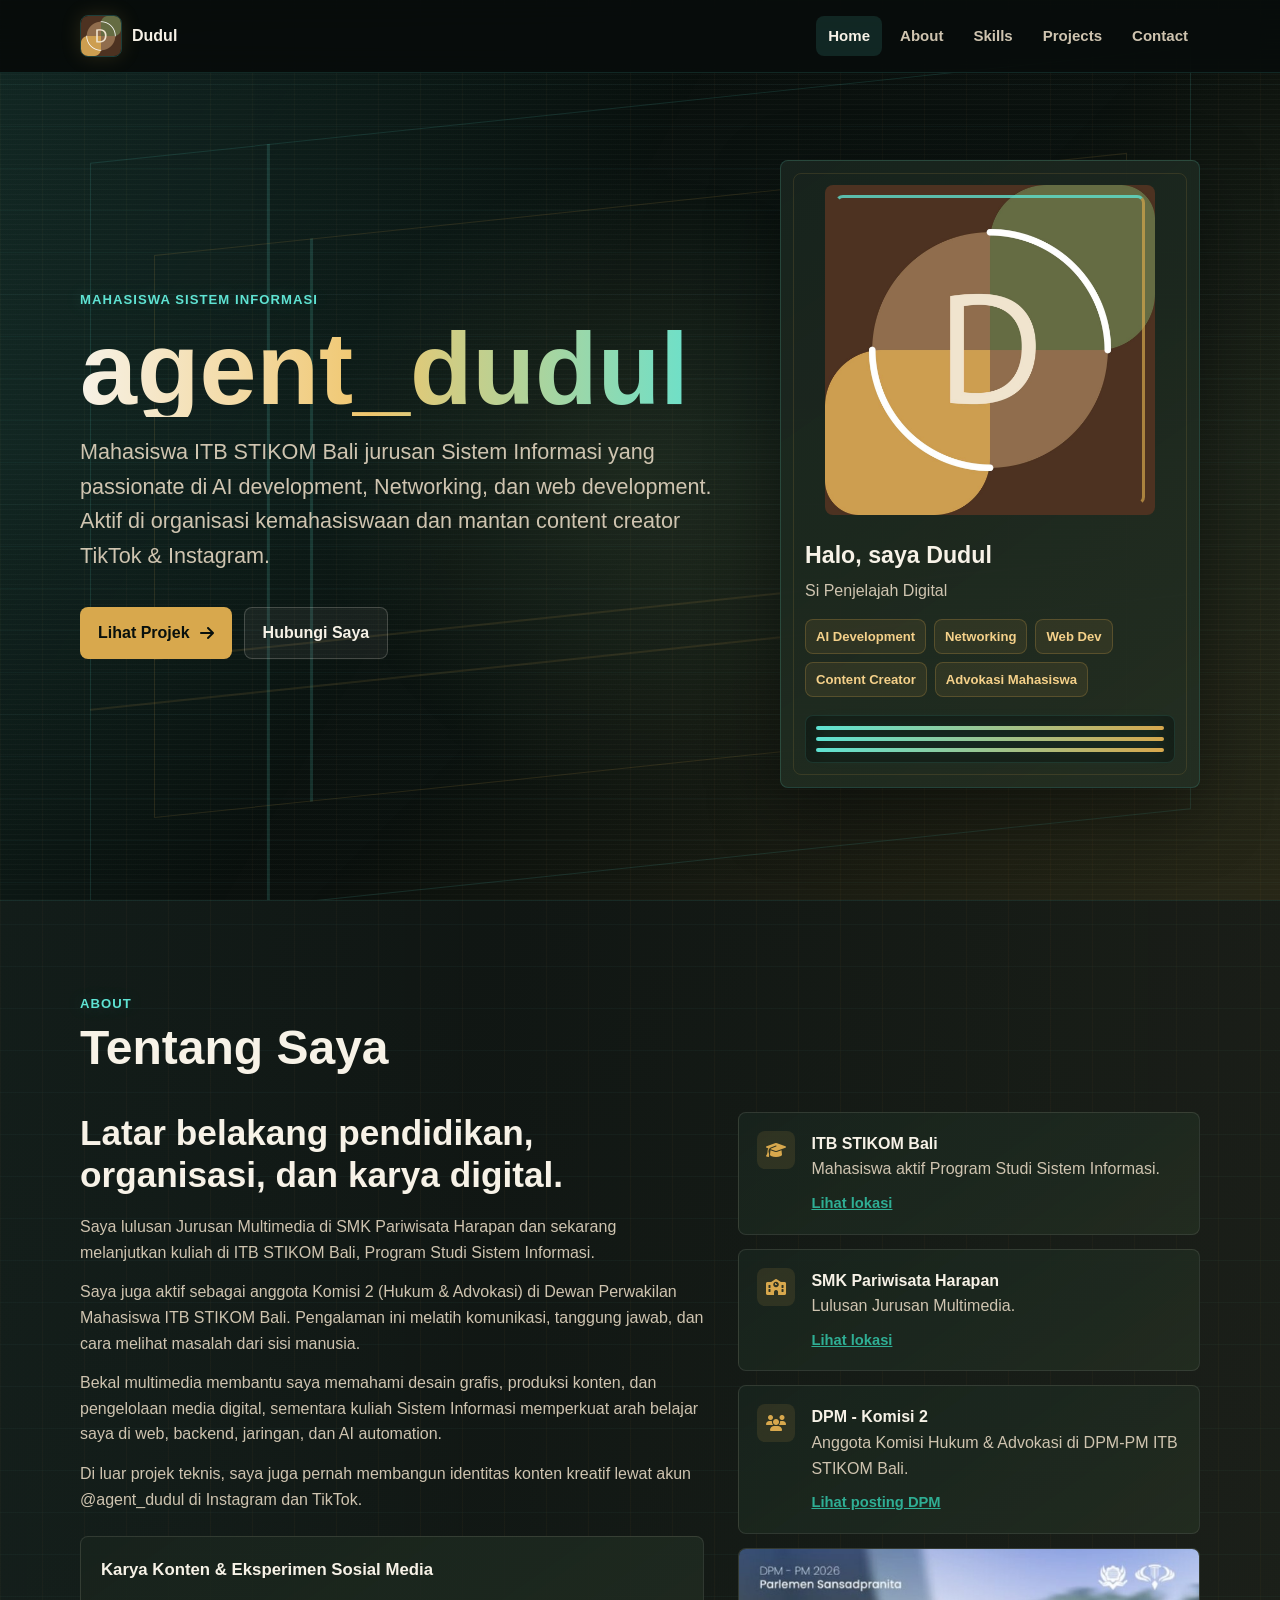
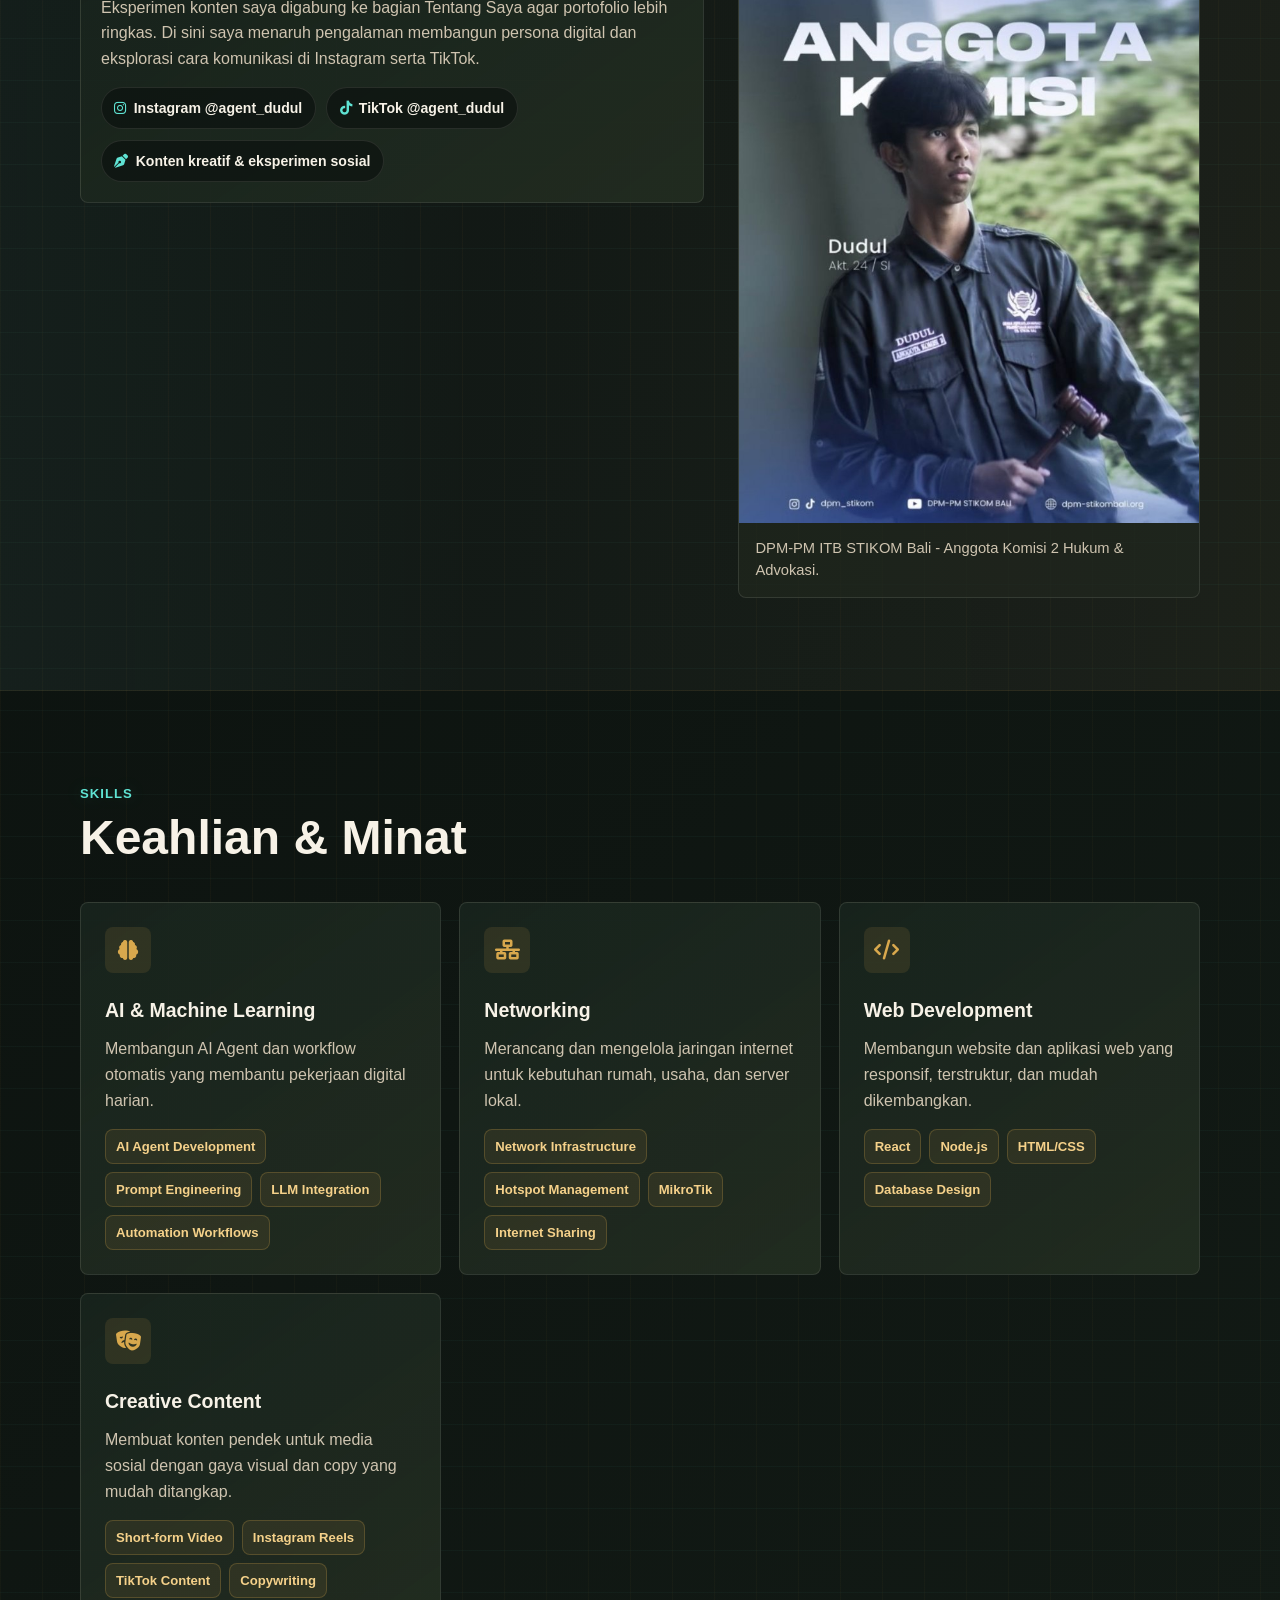
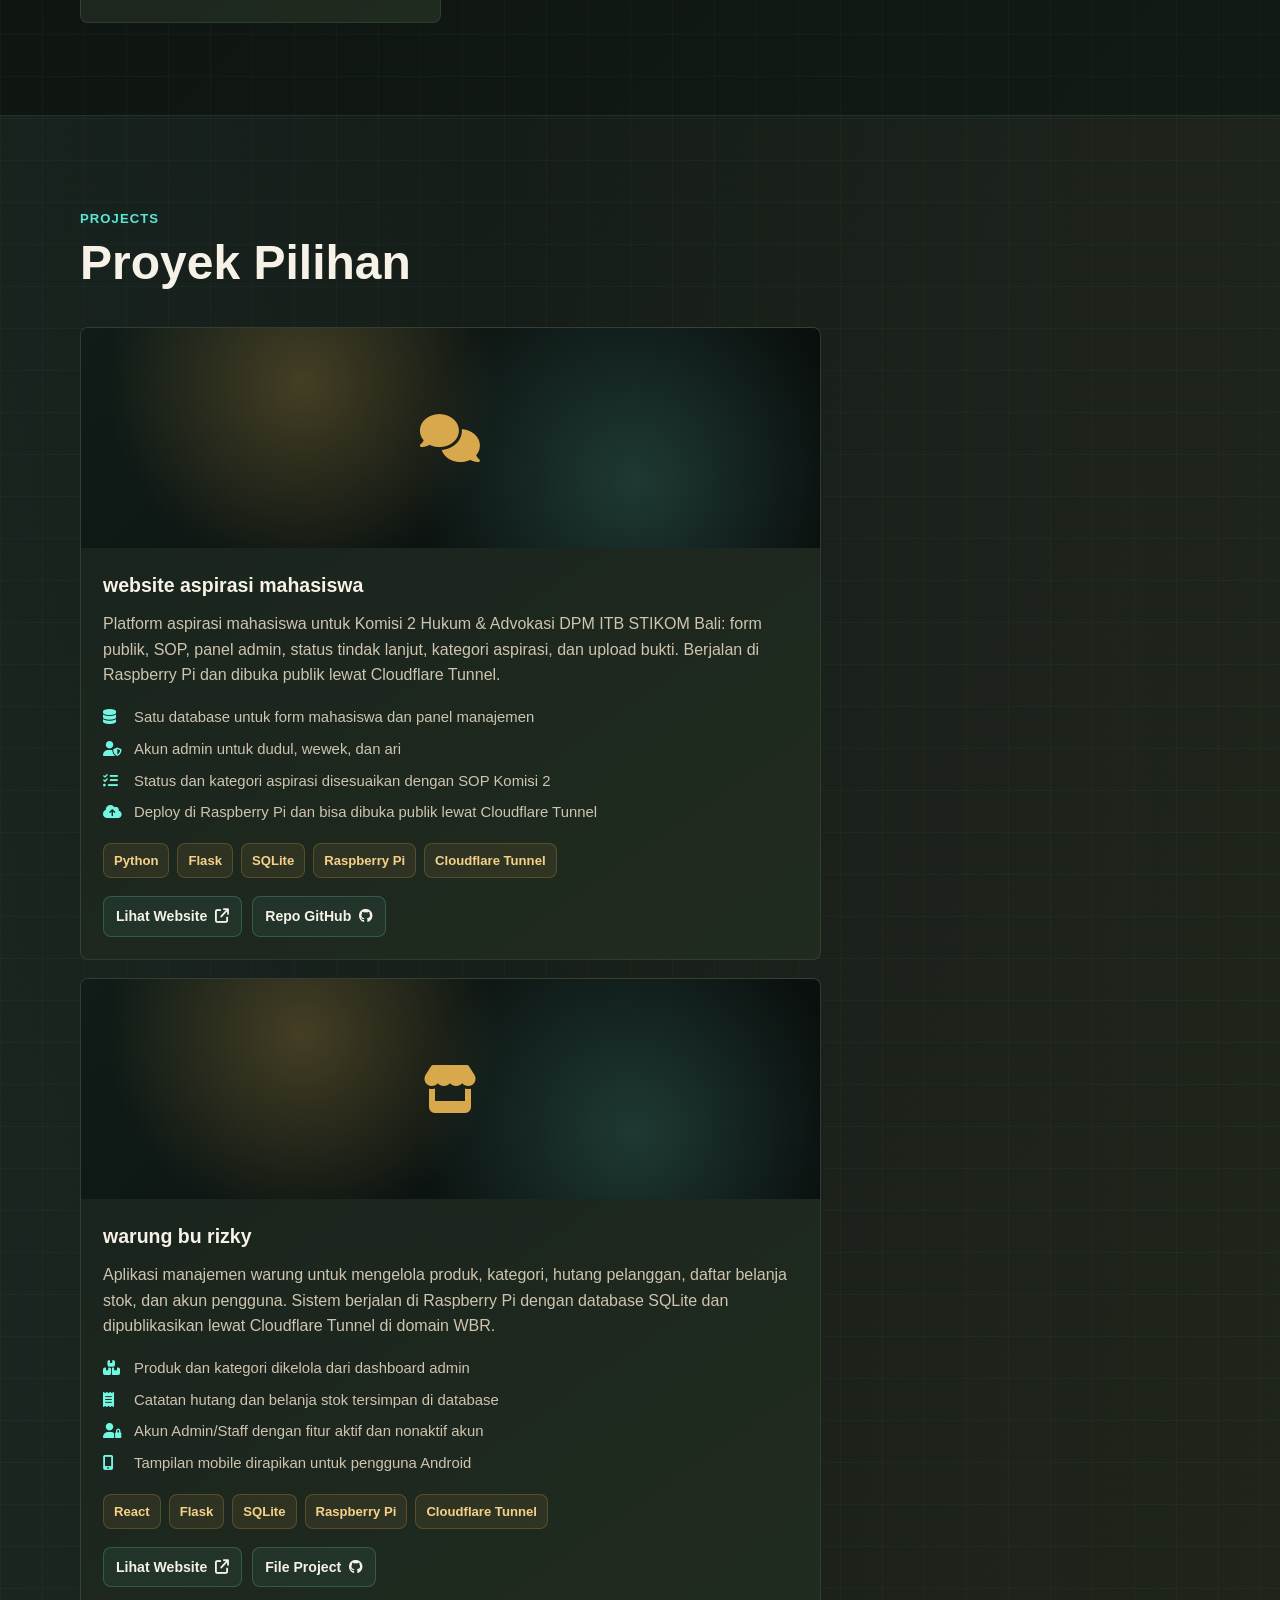
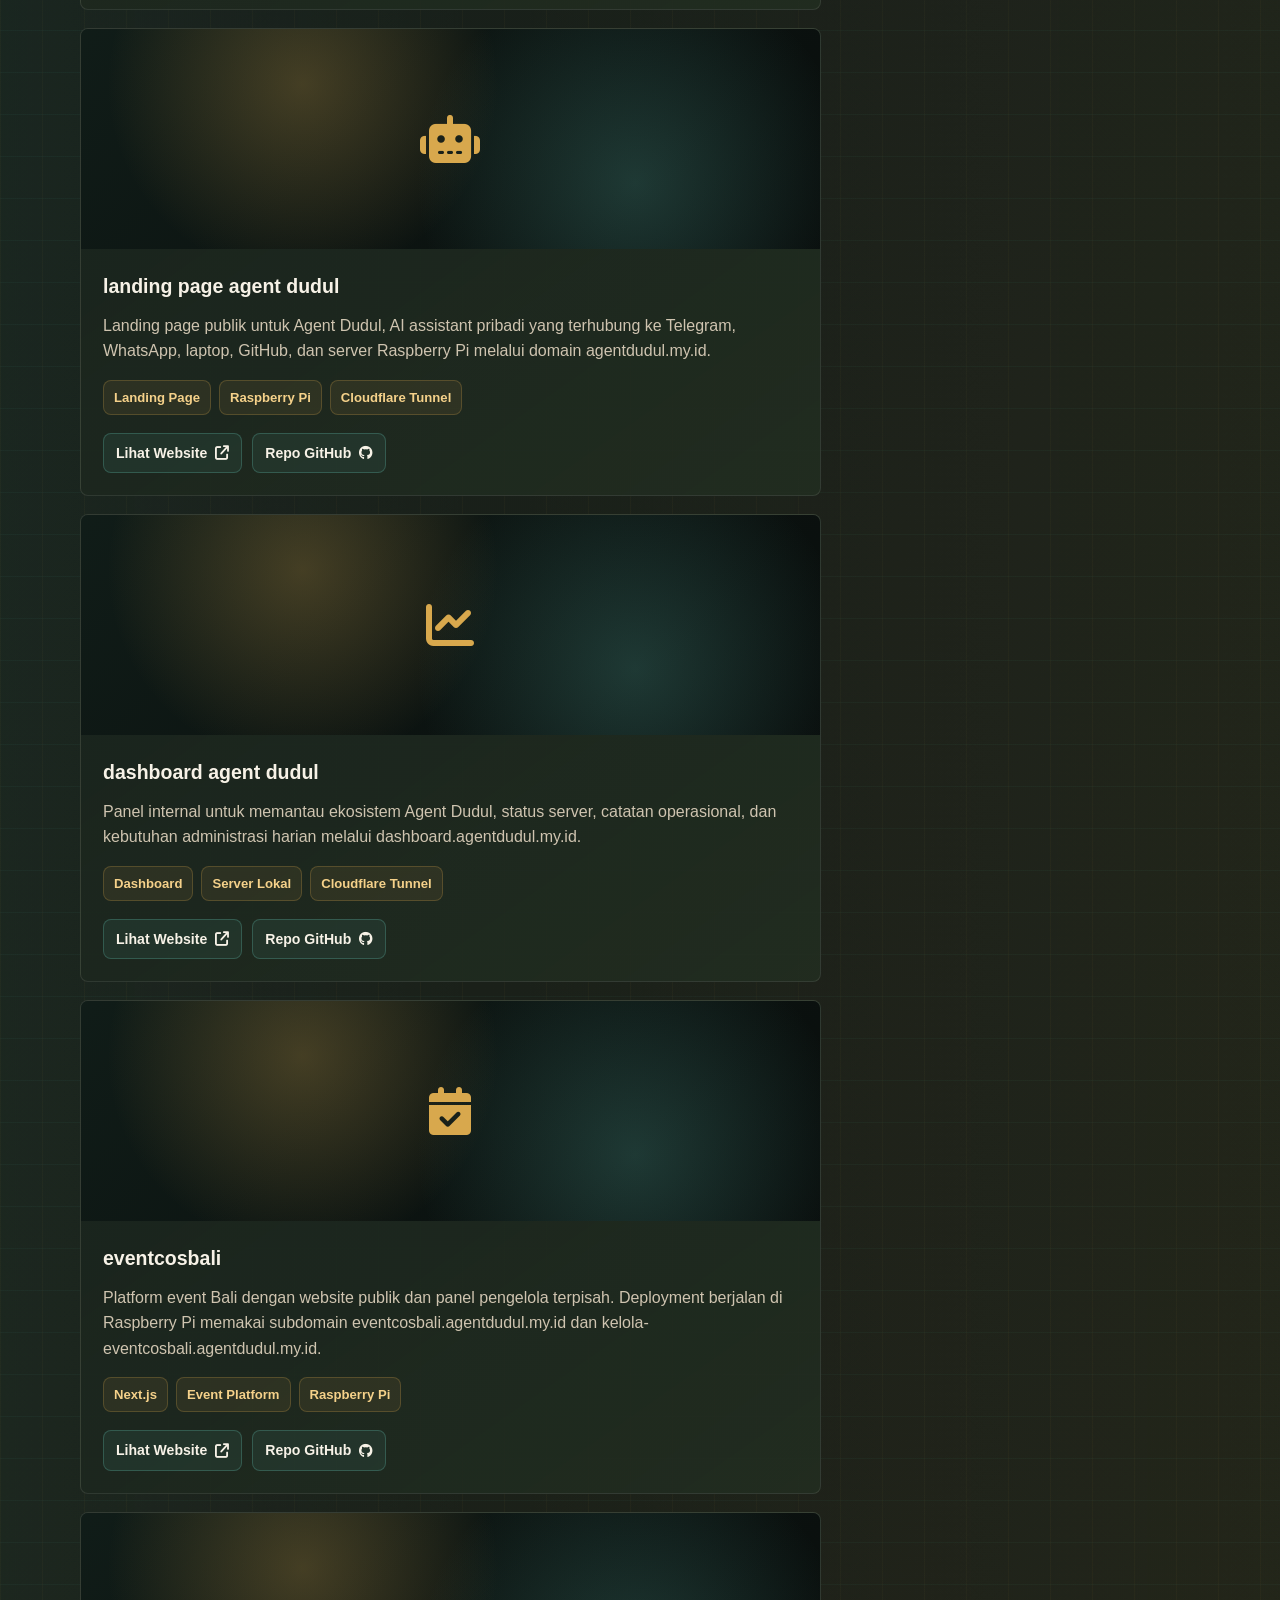
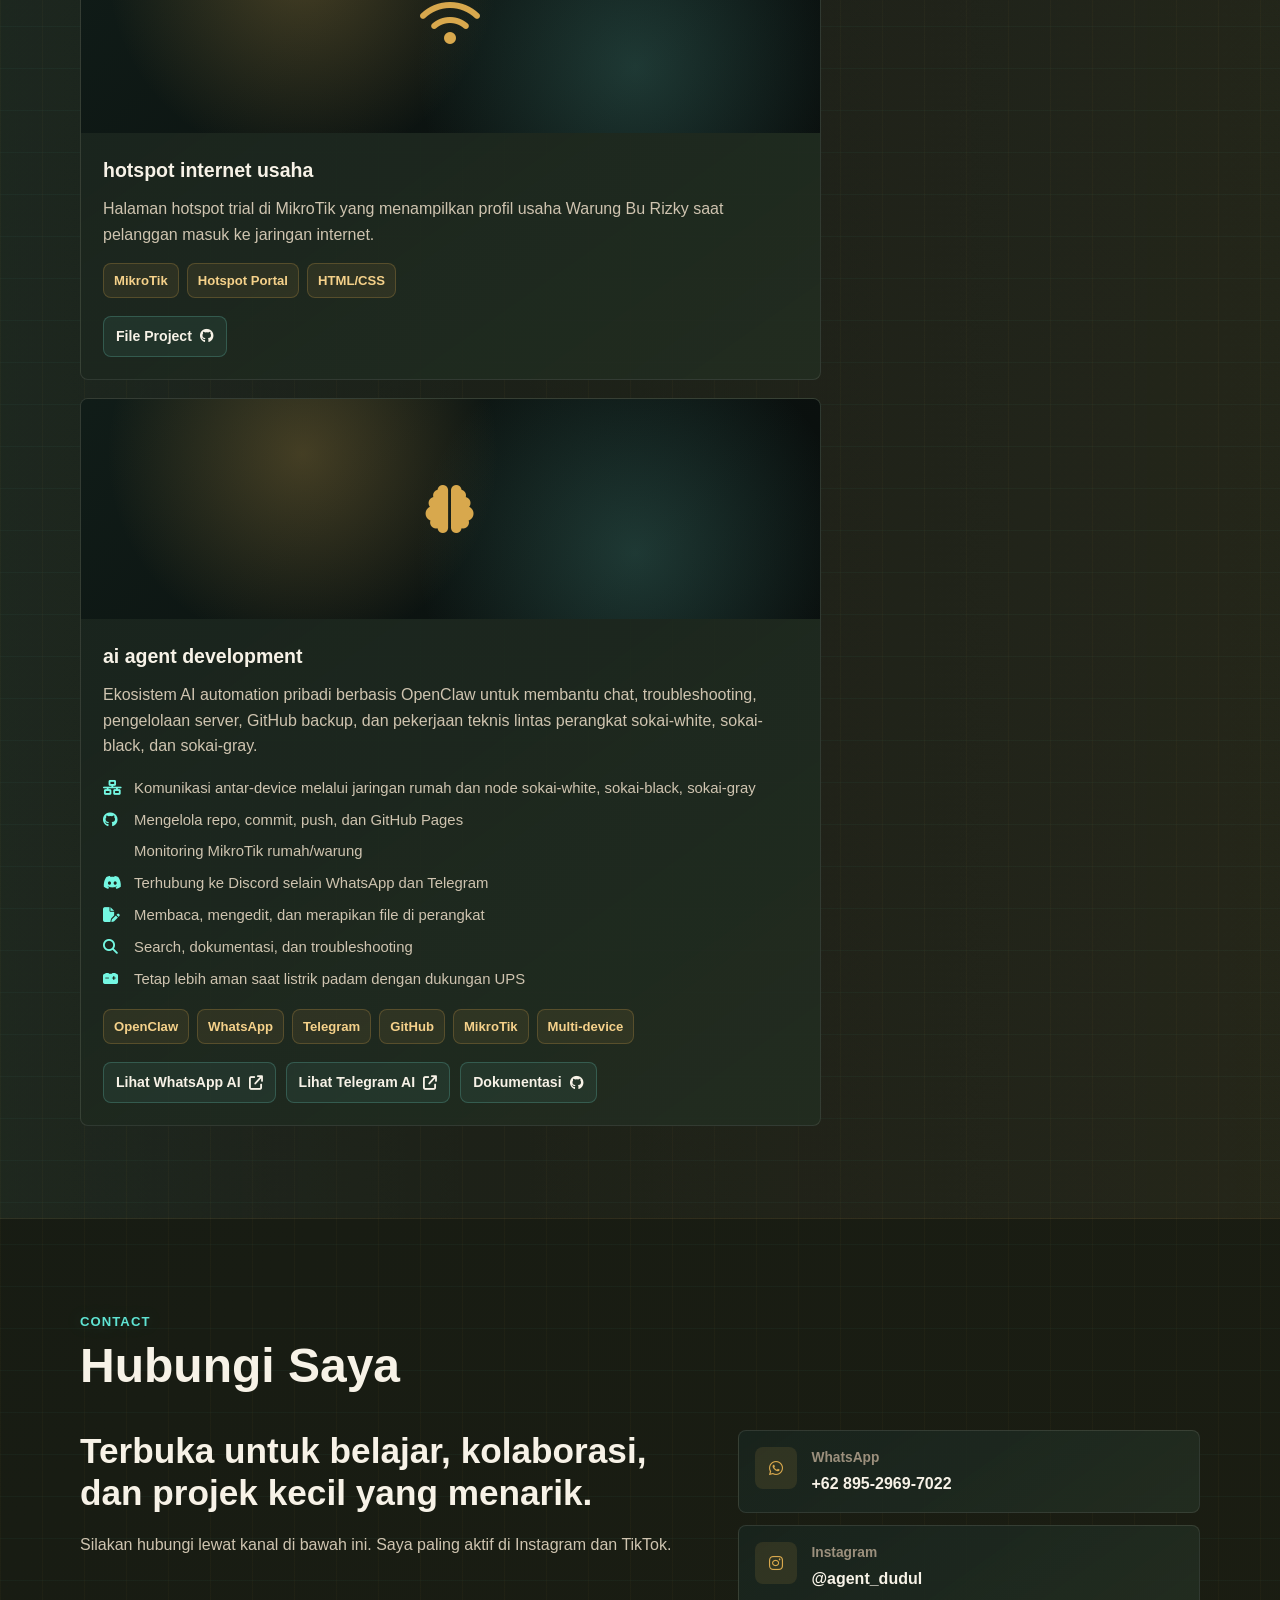
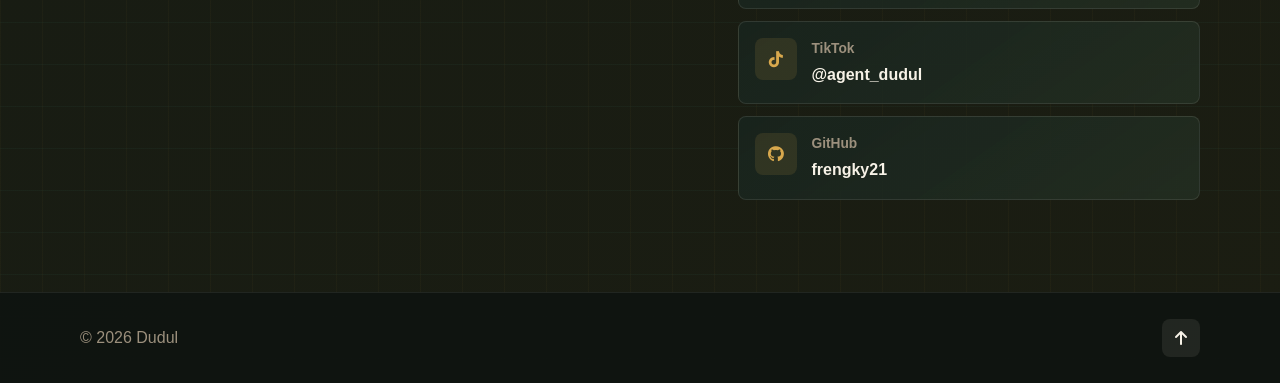
==== index.html @ 7f8fbf75 "Clarify portfolio project summaries" ====
<!DOCTYPE html>
<html lang="id">
<head>
    <meta charset="UTF-8">
    <meta name="viewport" content="width=device-width, initial-scale=1.0">
    <meta name="description" content="Portofolio Dudul, mahasiswa Sistem Informasi yang fokus pada AI, web development, dan networking.">
    <title>Dudul - Portofolio</title>
    <link rel="icon" type="image/png" href="assets/profile-logo.png">
    <link rel="stylesheet" href="https://cdnjs.cloudflare.com/ajax/libs/font-awesome/6.4.0/css/all.min.css">
    <link rel="stylesheet" href="styles.css">
</head>
<body>
    <nav class="navbar" aria-label="Navigasi utama">
        <div class="container nav-wrapper">
            <a class="brand" href="#home" aria-label="Kembali ke awal">
                <img src="assets/profile-logo.png" alt="Logo Dudul" class="navbar-logo">
                <span>Dudul</span>
            </a>

            <ul class="nav-menu" id="nav-menu">
                <li><a href="#home" class="nav-link active">Home</a></li>
                <li><a href="#about" class="nav-link">About</a></li>
                <li><a href="#skills" class="nav-link">Skills</a></li>
                <li><a href="#projects" class="nav-link">Projects</a></li>
                <li><a href="#contact" class="nav-link">Contact</a></li>
            </ul>

            <button class="hamburger" type="button" aria-label="Buka menu" aria-controls="nav-menu" aria-expanded="false">
                <span></span>
                <span></span>
                <span></span>
            </button>
        </div>
    </nav>

    <main>
        <section id="home" class="hero">
            <div class="hero-bg" aria-hidden="true"></div>
            <div class="container hero-grid">
                <div class="hero-copy">
                    <p class="eyebrow">MAHASISWA SISTEM INFORMASI</p>
                    <h1>agent_dudul</h1>
                    <p class="hero-subtitle">Mahasiswa ITB STIKOM Bali jurusan Sistem Informasi yang passionate di AI development, Networking, dan web development. Aktif di organisasi kemahasiswaan dan mantan content creator TikTok & Instagram.</p>
                    <div class="hero-actions">
                        <a href="#projects" class="btn btn-primary">
                            <span>Lihat Projek</span>
                            <i class="fas fa-arrow-right" aria-hidden="true"></i>
                        </a>
                        <a href="#contact" class="btn btn-secondary">
                            <span>Hubungi Saya</span>
                        </a>
                    </div>
                    <div class="hero-socials" aria-label="Media sosial" style="display: none;">
                        <a href="https://instagram.com/agent_dudul" target="_blank" rel="noreferrer" aria-label="Instagram agent_dudul">
                            <i class="fab fa-instagram" aria-hidden="true"></i>
                        </a>
                        <a href="https://tiktok.com/@agent_dudul" target="_blank" rel="noreferrer" aria-label="TikTok agent_dudul">
                            <i class="fab fa-tiktok" aria-hidden="true"></i>
                        </a>
                        <a href="https://github.com/frengky21" target="_blank" rel="noreferrer" aria-label="GitHub frengky21">
                            <i class="fab fa-github" aria-hidden="true"></i>
                        </a>
                    </div>
                </div>

                <div class="profile-panel" aria-label="Profil Dudul">
                    <div class="profile-image-wrapper">
                        <img src="assets/profile-logo.png" alt="Dudul" class="profile-img">
                    </div>
                    <div class="profile-details">
                        <h2>Halo, saya Dudul</h2>
                        <p>Si Penjelajah Digital</p>
                        <div class="profile-tags">
                            <span>AI Development</span>
                            <span>Networking</span>
                            <span>Web Dev</span>
                            <span>Content Creator</span>
                            <span>Advokasi Mahasiswa</span>
                        </div>
                        <div class="signal-meter" aria-hidden="true">
                            <span></span>
                            <span></span>
                            <span></span>
                        </div>
                    </div>
                </div>
            </div>
        </section>

        <section id="about" class="about section-band">
            <div class="container">
                <div class="section-header">
                    <p class="eyebrow">About</p>
                    <h2>Tentang Saya</h2>
                </div>

                <div class="about-layout">
                    <div class="about-text">
                        <h3>Latar belakang pendidikan, organisasi, dan karya digital.</h3>
                        <p>Saya lulusan Jurusan Multimedia di SMK Pariwisata Harapan dan sekarang melanjutkan kuliah di ITB STIKOM Bali, Program Studi Sistem Informasi.</p>
                        <p>Saya juga aktif sebagai anggota Komisi 2 (Hukum & Advokasi) di Dewan Perwakilan Mahasiswa ITB STIKOM Bali. Pengalaman ini melatih komunikasi, tanggung jawab, dan cara melihat masalah dari sisi manusia.</p>
                        <p>Bekal multimedia membantu saya memahami desain grafis, produksi konten, dan pengelolaan media digital, sementara kuliah Sistem Informasi memperkuat arah belajar saya di web, backend, jaringan, dan AI automation.</p>
                        <p>Di luar projek teknis, saya juga pernah membangun identitas konten kreatif lewat akun @agent_dudul di Instagram dan TikTok.</p>
                        <div class="content-inline">
                            <h4>Karya Konten & Eksperimen Sosial Media</h4>
                            <p>Eksperimen konten saya digabung ke bagian Tentang Saya agar portofolio lebih ringkas. Di sini saya menaruh pengalaman membangun persona digital dan eksplorasi cara komunikasi di Instagram serta TikTok.</p>
                            <div class="content-inline-grid">
                                <span><i class="fab fa-instagram" aria-hidden="true"></i> Instagram @agent_dudul</span>
                                <span><i class="fab fa-tiktok" aria-hidden="true"></i> TikTok @agent_dudul</span>
                                <span><i class="fas fa-pen-nib" aria-hidden="true"></i> Konten kreatif & eksperimen sosial</span>
                            </div>
                        </div>
                    </div>

                    <div class="timeline">
                        <article class="info-card">
                            <i class="fas fa-graduation-cap" aria-hidden="true"></i>
                            <div>
                                <h4>ITB STIKOM Bali</h4>
                                <p>Mahasiswa aktif Program Studi Sistem Informasi.</p>
                                <a href="https://maps.app.goo.gl/P1vqPqH9wHVArUe78" target="_blank" rel="noopener noreferrer">Lihat lokasi</a>
                            </div>
                        </article>
                        <article class="info-card">
                            <i class="fas fa-school" aria-hidden="true"></i>
                            <div>
                                <h4>SMK Pariwisata Harapan</h4>
                                <p>Lulusan Jurusan Multimedia.</p>
                                <a href="https://maps.app.goo.gl/Ua1qauNo6gPmgnAm9?g_st=ac" target="_blank" rel="noopener noreferrer">Lihat lokasi</a>
                            </div>
                        </article>
                        <article class="info-card">
                            <i class="fas fa-users" aria-hidden="true"></i>
                            <div>
                                <h4>DPM - Komisi 2</h4>
                                <p>Anggota Komisi Hukum & Advokasi di DPM-PM ITB STIKOM Bali.</p>
                                <a href="https://www.instagram.com/p/DV96wVzk-pu/?img_index=3&igsh=anVubWc3ZDl6dmN1" target="_blank" rel="noopener noreferrer">Lihat posting DPM</a>
                            </div>
                        </article>
                        <figure class="org-photo-card">
                            <a href="https://www.instagram.com/p/DV96wVzk-pu/?img_index=3&igsh=anVubWc3ZDl6dmN1" target="_blank" rel="noopener noreferrer">
                                <img src="assets/about/dpm-komisi-dudul.jpg" alt="Dudul sebagai anggota komisi DPM-PM ITB STIKOM Bali">
                            </a>
                            <figcaption>DPM-PM ITB STIKOM Bali - Anggota Komisi 2 Hukum & Advokasi.</figcaption>
                        </figure>
                    </div>
                </div>
            </div>
        </section>

        <section id="skills" class="skills">
            <div class="container">
                <div class="section-header">
                    <p class="eyebrow">Skills</p>
                    <h2>Keahlian & Minat</h2>
                </div>

                <div class="skills-grid">
                    <article class="skill-card">
                        <i class="fas fa-brain" aria-hidden="true"></i>
                        <h3>AI & Machine Learning</h3>
                        <p>Membangun AI Agent dan workflow otomatis yang membantu pekerjaan digital harian.</p>
                        <div class="tag-list">
                            <span>AI Agent Development</span>
                            <span>Prompt Engineering</span>
                            <span>LLM Integration</span>
                            <span>Automation Workflows</span>
                        </div>
                    </article>

                    <article class="skill-card">
                        <i class="fas fa-network-wired" aria-hidden="true"></i>
                        <h3>Networking</h3>
                        <p>Merancang dan mengelola jaringan internet untuk kebutuhan rumah, usaha, dan server lokal.</p>
                        <div class="tag-list">
                            <span>Network Infrastructure</span>
                            <span>Hotspot Management</span>
                            <span>MikroTik</span>
                            <span>Internet Sharing</span>
                        </div>
                    </article>

                    <article class="skill-card">
                        <i class="fas fa-code" aria-hidden="true"></i>
                        <h3>Web Development</h3>
                        <p>Membangun website dan aplikasi web yang responsif, terstruktur, dan mudah dikembangkan.</p>
                        <div class="tag-list">
                            <span>React</span>
                            <span>Node.js</span>
                            <span>HTML/CSS</span>
                            <span>Database Design</span>
                        </div>
                    </article>

                    <article class="skill-card">
                        <i class="fas fa-masks-theater" aria-hidden="true"></i>
                        <h3>Creative Content</h3>
                        <p>Membuat konten pendek untuk media sosial dengan gaya visual dan copy yang mudah ditangkap.</p>
                        <div class="tag-list">
                            <span>Short-form Video</span>
                            <span>Instagram Reels</span>
                            <span>TikTok Content</span>
                            <span>Copywriting</span>
                        </div>
                    </article>
                </div>
            </div>
        </section>

        <section id="projects" class="projects section-band">
            <div class="container">
                <div class="section-header">
                    <p class="eyebrow">Projects</p>
                    <h2>Proyek Pilihan</h2>
                </div>

                <div class="projects-grid">
                    <article class="project-card featured-project">
                        <div class="project-media project-icon-card"><i class="fas fa-comments" aria-hidden="true"></i></div>
                        <div class="project-content">
                            <h3>website aspirasi mahasiswa</h3>
                            <p>Platform aspirasi mahasiswa untuk Komisi 2 Hukum & Advokasi DPM ITB STIKOM Bali: form publik, SOP, panel admin, status tindak lanjut, kategori aspirasi, dan upload bukti. Berjalan di Raspberry Pi dan dibuka publik lewat Cloudflare Tunnel.</p>
                            <div class="project-highlights">
                                <span><i class="fas fa-database" aria-hidden="true"></i> Satu database untuk form mahasiswa dan panel manajemen</span>
                                <span><i class="fas fa-user-shield" aria-hidden="true"></i> Akun admin untuk dudul, wewek, dan ari</span>
                                <span><i class="fas fa-list-check" aria-hidden="true"></i> Status dan kategori aspirasi disesuaikan dengan SOP Komisi 2</span>
                                <span><i class="fas fa-cloud-arrow-up" aria-hidden="true"></i> Deploy di Raspberry Pi dan bisa dibuka publik lewat Cloudflare Tunnel</span>
                            </div>
                            <div class="tag-list">
                                <span>Python</span>
                                <span>Flask</span>
                                <span>SQLite</span>
                                <span>Raspberry Pi</span>
                                <span>Cloudflare Tunnel</span>
                            </div>
                            <div class="project-links">
                                <a href="https://aspirasi.agentdudul.my.id/" target="_blank" rel="noreferrer">
                                    <span>Lihat Website</span>
                                    <i class="fas fa-arrow-up-right-from-square" aria-hidden="true"></i>
                                </a>
                                <a href="https://github.com/frengky21/aspirasi-komisi2" target="_blank" rel="noreferrer">
                                    <span>Repo GitHub</span>
                                    <i class="fab fa-github" aria-hidden="true"></i>
                                </a>
                            </div>
                        </div>
                    </article>

                    <article class="project-card featured-project">
                        <div class="project-media project-icon-card"><i class="fas fa-store" aria-hidden="true"></i></div>
                        <div class="project-content">
                            <h3>warung bu rizky</h3>
                            <p>Aplikasi manajemen warung untuk mengelola produk, kategori, hutang pelanggan, daftar belanja stok, dan akun pengguna. Sistem berjalan di Raspberry Pi dengan database SQLite dan dipublikasikan lewat Cloudflare Tunnel di domain WBR.</p>
                            <div class="project-highlights">
                                <span><i class="fas fa-boxes-stacked" aria-hidden="true"></i> Produk dan kategori dikelola dari dashboard admin</span>
                                <span><i class="fas fa-receipt" aria-hidden="true"></i> Catatan hutang dan belanja stok tersimpan di database</span>
                                <span><i class="fas fa-user-lock" aria-hidden="true"></i> Akun Admin/Staff dengan fitur aktif dan nonaktif akun</span>
                                <span><i class="fas fa-mobile-screen-button" aria-hidden="true"></i> Tampilan mobile dirapikan untuk pengguna Android</span>
                            </div>
                            <div class="tag-list">
                                <span>React</span>
                                <span>Flask</span>
                                <span>SQLite</span>
                                <span>Raspberry Pi</span>
                                <span>Cloudflare Tunnel</span>
                            </div>
                            <div class="project-links">
                                <a href="https://wbr.agentdudul.my.id/" target="_blank" rel="noreferrer">
                                    <span>Lihat Website</span>
                                    <i class="fas fa-arrow-up-right-from-square" aria-hidden="true"></i>
                                </a>
                                <a href="https://github.com/frengky21/warung-bu-rizky" target="_blank" rel="noreferrer">
                                    <span>File Project</span>
                                    <i class="fab fa-github" aria-hidden="true"></i>
                                </a>
                            </div>
                        </div>
                    </article>

                                        <article class="project-card featured-project">
                        <div class="project-media project-icon-card"><i class="fas fa-robot" aria-hidden="true"></i></div>
                        <div class="project-content"><h3>landing page agent dudul</h3><p>Landing page publik untuk Agent Dudul, AI assistant pribadi yang terhubung ke Telegram, WhatsApp, laptop, GitHub, dan server Raspberry Pi melalui domain agentdudul.my.id.</p><div class="tag-list"><span>Landing Page</span><span>Raspberry Pi</span><span>Cloudflare Tunnel</span></div><div class="project-links"><a href="https://agentdudul.my.id/" target="_blank" rel="noreferrer"><span>Lihat Website</span><i class="fas fa-arrow-up-right-from-square" aria-hidden="true"></i></a><a href="https://github.com/frengky21/agentdudul-main" target="_blank" rel="noreferrer"><span>Repo GitHub</span><i class="fab fa-github" aria-hidden="true"></i></a></div></div>
                    </article>

                    <article class="project-card featured-project">
                        <div class="project-media project-icon-card"><i class="fas fa-chart-line" aria-hidden="true"></i></div>
                        <div class="project-content"><h3>dashboard agent dudul</h3><p>Panel internal untuk memantau ekosistem Agent Dudul, status server, catatan operasional, dan kebutuhan administrasi harian melalui dashboard.agentdudul.my.id.</p><div class="tag-list"><span>Dashboard</span><span>Server Lokal</span><span>Cloudflare Tunnel</span></div><div class="project-links"><a href="https://dashboard.agentdudul.my.id/" target="_blank" rel="noreferrer"><span>Lihat Website</span><i class="fas fa-arrow-up-right-from-square" aria-hidden="true"></i></a><a href="https://github.com/frengky21/dashboard-agentdudul" target="_blank" rel="noreferrer"><span>Repo GitHub</span><i class="fab fa-github" aria-hidden="true"></i></a></div></div>
                    </article>

                    <article class="project-card featured-project">
                        <div class="project-media project-icon-card"><i class="fas fa-calendar-check" aria-hidden="true"></i></div>
                        <div class="project-content"><h3>eventcosbali</h3><p>Platform event Bali dengan website publik dan panel pengelola terpisah. Deployment berjalan di Raspberry Pi memakai subdomain eventcosbali.agentdudul.my.id dan kelola-eventcosbali.agentdudul.my.id.</p><div class="tag-list"><span>Next.js</span><span>Event Platform</span><span>Raspberry Pi</span></div><div class="project-links"><a href="https://eventcosbali.agentdudul.my.id/" target="_blank" rel="noreferrer"><span>Lihat Website</span><i class="fas fa-arrow-up-right-from-square" aria-hidden="true"></i></a><a href="https://github.com/frengky21/eventcosbali" target="_blank" rel="noreferrer"><span>Repo GitHub</span><i class="fab fa-github" aria-hidden="true"></i></a></div></div>
                    </article>

                    <article class="project-card featured-project">
                        <div class="project-media project-icon-card"><i class="fas fa-wifi" aria-hidden="true"></i></div>
                        <div class="project-content">
                            <h3>hotspot internet usaha</h3>
                            <p>Halaman hotspot trial di MikroTik yang menampilkan profil usaha Warung Bu Rizky saat pelanggan masuk ke jaringan internet.</p>
                            <div class="tag-list">
                                <span>MikroTik</span>
                                <span>Hotspot Portal</span>
                                <span>HTML/CSS</span>
                            </div>
                            <div class="project-links">
                                <a href="https://github.com/frengky21/portofolio/tree/main/projects/situs-warung" target="_blank" rel="noreferrer">
                                    <span>File Project</span>
                                    <i class="fab fa-github" aria-hidden="true"></i>
                                </a>
                            </div>
                        </div>
                    </article>

                    <article class="project-card featured-project ai-agent-project">
                        <div class="project-media project-icon-card ai-agent-icon-card"><i class="fas fa-brain" aria-hidden="true"></i></div>
                        <div class="project-content">
                            <h3>ai agent development</h3>
                            <p>Ekosistem AI automation pribadi berbasis OpenClaw untuk membantu chat, troubleshooting, pengelolaan server, GitHub backup, dan pekerjaan teknis lintas perangkat sokai-white, sokai-black, dan sokai-gray.</p>
                            <div class="project-highlights">
                                <span><i class="fas fa-network-wired" aria-hidden="true"></i> Komunikasi antar-device melalui jaringan rumah dan node sokai-white, sokai-black, sokai-gray</span>
                                <span><i class="fab fa-github" aria-hidden="true"></i> Mengelola repo, commit, push, dan GitHub Pages</span>
                                <span><i class="fas fa-router" aria-hidden="true"></i> Monitoring MikroTik rumah/warung</span>
                                <span><i class="fab fa-discord" aria-hidden="true"></i> Terhubung ke Discord selain WhatsApp dan Telegram</span>
                                <span><i class="fas fa-file-pen" aria-hidden="true"></i> Membaca, mengedit, dan merapikan file di perangkat</span>
                                <span><i class="fas fa-magnifying-glass" aria-hidden="true"></i> Search, dokumentasi, dan troubleshooting</span>
                                <span><i class="fas fa-car-battery" aria-hidden="true"></i> Tetap lebih aman saat listrik padam dengan dukungan UPS</span>
                            </div>
                            <div class="tag-list">
                                <span>OpenClaw</span>
                                <span>WhatsApp</span>
                                <span>Telegram</span>
                                <span>GitHub</span>
                                <span>MikroTik</span>
                                <span>Multi-device</span>
                            </div>
                            <div class="project-links">
                                <a href="assets/projects/ai-agent-whatsapp-laptop.jpg" target="_blank" rel="noreferrer">
                                    <span>Lihat WhatsApp AI</span>
                                    <i class="fas fa-arrow-up-right-from-square" aria-hidden="true"></i>
                                </a>
                                <a href="assets/projects/ai-agent-telegram-pc.jpg" target="_blank" rel="noreferrer">
                                    <span>Lihat Telegram AI</span>
                                    <i class="fas fa-arrow-up-right-from-square" aria-hidden="true"></i>
                                </a>
                                <a href="https://github.com/frengky21/portofolio/tree/main/projects/openclaw-ai-network" target="_blank" rel="noreferrer">
                                    <span>Dokumentasi</span>
                                    <i class="fab fa-github" aria-hidden="true"></i>
                                </a>
                            </div>
                        </div>
                    </article>

                </div>
            </div>
        </section>

        <section id="contact" class="contact">
            <div class="container">
                <div class="section-header">
                    <p class="eyebrow">Contact</p>
                    <h2>Hubungi Saya</h2>
                </div>

                <div class="contact-layout">
                    <div class="contact-copy">
                        <h3>Terbuka untuk belajar, kolaborasi, dan projek kecil yang menarik.</h3>
                        <p>Silakan hubungi lewat kanal di bawah ini. Saya paling aktif di Instagram dan TikTok.</p>
                    </div>

                    <div class="contact-methods">
                        <a class="contact-item" href="https://wa.me/6289529697022" target="_blank" rel="noreferrer">
                            <i class="fab fa-whatsapp" aria-hidden="true"></i>
                            <span>WhatsApp</span>
                            <strong>+62 895-2969-7022</strong>
                        </a>
                        <a class="contact-item" href="https://instagram.com/agent_dudul" target="_blank" rel="noreferrer">
                            <i class="fab fa-instagram" aria-hidden="true"></i>
                            <span>Instagram</span>
                            <strong>@agent_dudul</strong>
                        </a>
                        <a class="contact-item" href="https://tiktok.com/@agent_dudul" target="_blank" rel="noreferrer">
                            <i class="fab fa-tiktok" aria-hidden="true"></i>
                            <span>TikTok</span>
                            <strong>@agent_dudul</strong>
                        </a>
                        <a class="contact-item" href="https://github.com/frengky21" target="_blank" rel="noreferrer">
                            <i class="fab fa-github" aria-hidden="true"></i>
                            <span>GitHub</span>
                            <strong>frengky21</strong>
                        </a>
                    </div>
                </div>
            </div>
        </section>
    </main>

    <footer class="footer">
        <div class="container footer-content">
            <p>&copy; <span id="year"></span> Dudul</p>
            <a href="#home" class="back-to-top" aria-label="Kembali ke atas">
                <i class="fas fa-arrow-up" aria-hidden="true"></i>
            </a>
        </div>
    </footer>

    <script src="script.js"></script>
</body>
</html>
---- styles.css ----
:root {
    --bg: #0a0f0d;
    --bg-soft: #101915;
    --panel: #17231d;
    --panel-strong: #243022;
    --line: #395042;
    --text: #f7f2e7;
    --muted: #cfc4b0;
    --muted-2: #9c907d;
    --gold: #d8a84d;
    --sage: #718053;
    --clay: #8e6242;
    --cyan: #5fe3d3;
    --teal: #2fae94;
    --aqua: #74f7e2;
    --ink: #08100d;
    --shadow: 0 24px 70px rgba(0, 0, 0, 0.38);
    --glow: 0 0 34px rgba(95, 227, 211, 0.22);
    --transition: 180ms ease;
}

* {
    box-sizing: border-box;
    margin: 0;
    padding: 0;
}

html {
    scroll-behavior: smooth;
    scroll-padding-top: 86px;
}

body {
    position: relative;
    min-width: 320px;
    font-family: "Segoe UI", Tahoma, Geneva, Verdana, sans-serif;
    color: var(--text);
    background:
        linear-gradient(rgba(95, 227, 211, 0.035) 1px, transparent 1px),
        linear-gradient(90deg, rgba(216, 168, 77, 0.035) 1px, transparent 1px),
        linear-gradient(135deg, #080d0b 0%, #121a15 47%, #1b1d12 100%);
    background-size: 42px 42px, 42px 42px, auto;
    line-height: 1.6;
    overflow-x: hidden;
}

body::before {
    content: "";
    position: fixed;
    inset: 0;
    z-index: 0;
    pointer-events: none;
    background:
        linear-gradient(180deg, transparent 0%, rgba(95, 227, 211, 0.04) 50%, transparent 100%),
        repeating-linear-gradient(0deg, rgba(247, 242, 231, 0.025) 0 1px, transparent 1px 5px);
    animation: scanline 9s linear infinite;
}

body > * {
    position: relative;
    z-index: 1;
}

a {
    color: inherit;
}

.container {
    width: min(1120px, calc(100% - 40px));
    margin: 0 auto;
}

.navbar {
    position: fixed;
    inset: 0 0 auto;
    z-index: 1000;
    background: rgba(8, 13, 11, 0.84);
    border-bottom: 1px solid rgba(95, 227, 211, 0.12);
    backdrop-filter: blur(16px);
}

.nav-wrapper {
    min-height: 72px;
    display: flex;
    align-items: center;
    justify-content: space-between;
    gap: 24px;
}

.brand {
    display: inline-flex;
    align-items: center;
    gap: 10px;
    font-weight: 800;
    text-decoration: none;
    letter-spacing: 0;
}

.navbar-logo {
    width: 42px;
    height: 42px;
    border-radius: 8px;
    object-fit: cover;
    border: 1px solid rgba(95, 227, 211, 0.24);
    box-shadow: 0 0 20px rgba(216, 168, 77, 0.16);
}

.nav-menu {
    display: flex;
    align-items: center;
    gap: 6px;
    list-style: none;
}

.nav-link {
    display: block;
    padding: 8px 12px;
    border-radius: 8px;
    color: var(--muted);
    font-size: 0.94rem;
    font-weight: 700;
    text-decoration: none;
    transition: background var(--transition), color var(--transition);
}

.nav-link:hover,
.nav-link.active {
    color: var(--text);
    background: rgba(95, 227, 211, 0.12);
}

.hamburger {
    display: none;
    width: 42px;
    height: 42px;
    border: 1px solid rgba(244, 239, 227, 0.18);
    border-radius: 8px;
    background: rgba(244, 239, 227, 0.06);
    cursor: pointer;
    align-items: center;
    justify-content: center;
    flex-direction: column;
    gap: 5px;
}

.hamburger span {
    width: 20px;
    height: 2px;
    border-radius: 999px;
    background: var(--text);
    transition: transform var(--transition), opacity var(--transition);
}

.hamburger.active span:nth-child(1) {
    transform: translateY(7px) rotate(45deg);
}

.hamburger.active span:nth-child(2) {
    opacity: 0;
}

.hamburger.active span:nth-child(3) {
    transform: translateY(-7px) rotate(-45deg);
}

section {
    padding: 92px 0;
}

.hero {
    --pointer-x: 0px;
    --pointer-y: 0px;
    min-height: 100vh;
    display: flex;
    align-items: center;
    position: relative;
    padding-top: 120px;
    padding-bottom: 72px;
    overflow: hidden;
}

.hero-bg {
    position: absolute;
    inset: 72px 0 0;
    pointer-events: none;
    transform: translate3d(var(--pointer-x), var(--pointer-y), 0);
    background:
        linear-gradient(120deg, rgba(95, 227, 211, 0.12), transparent 42%),
        linear-gradient(315deg, rgba(216, 168, 77, 0.14), transparent 48%),
        radial-gradient(circle at 50% 50%, rgba(113, 128, 83, 0.18), transparent 42%);
    opacity: 0.96;
    transition: transform 260ms ease-out;
}

.hero-bg::before,
.hero-bg::after {
    content: "";
    position: absolute;
    inset: 4% 7%;
    border: 1px solid rgba(95, 227, 211, 0.13);
    background:
        linear-gradient(90deg, transparent 0 16%, rgba(95, 227, 211, 0.16) 16% 16.3%, transparent 16.3% 100%),
        linear-gradient(0deg, transparent 0 28%, rgba(216, 168, 77, 0.12) 28% 28.3%, transparent 28.3% 100%);
    transform: skewY(-6deg);
}

.hero-bg::after {
    inset: 16% 12%;
    border-color: rgba(216, 168, 77, 0.14);
    animation: network-pan 18s linear infinite;
}

.hero-grid {
    position: relative;
    display: grid;
    grid-template-columns: minmax(0, 1.1fr) minmax(280px, 420px);
    align-items: center;
    gap: 56px;
}

.eyebrow {
    color: var(--cyan);
    font-size: 0.82rem;
    font-weight: 800;
    letter-spacing: 0.08em;
    text-transform: uppercase;
    text-shadow: 0 0 18px rgba(95, 227, 211, 0.24);
}

.hero-copy h1 {
    margin: 10px 0 18px;
    font-size: clamp(3.5rem, 8vw, 6.6rem);
    line-height: 0.95;
    letter-spacing: 0;
    background: linear-gradient(90deg, var(--text), #f0c66d 45%, var(--cyan));
    background-clip: text;
    -webkit-background-clip: text;
    color: transparent;
    animation: title-sheen 7s ease-in-out infinite;
}

.hero-subtitle {
    max-width: 660px;
    color: var(--muted);
    font-size: clamp(1.08rem, 2vw, 1.35rem);
}

.hero-actions {
    display: flex;
    flex-wrap: wrap;
    gap: 12px;
    margin-top: 34px;
}

.hero-socials {
    display: flex;
    gap: 10px;
    margin-top: 18px;
}

.hero-socials a {
    width: 42px;
    height: 42px;
    display: inline-flex;
    align-items: center;
    justify-content: center;
    border: 1px solid rgba(244, 239, 227, 0.16);
    border-radius: 8px;
    color: var(--text);
    background: rgba(244, 239, 227, 0.06);
    text-decoration: none;
    transition: transform var(--transition), border-color var(--transition), background var(--transition), box-shadow var(--transition);
}

.hero-socials a:hover {
    transform: translateY(-2px);
    border-color: rgba(101, 200, 186, 0.42);
    background: rgba(101, 200, 186, 0.12);
    box-shadow: var(--glow);
}

.btn {
    display: inline-flex;
    min-height: 46px;
    align-items: center;
    justify-content: center;
    gap: 10px;
    padding: 12px 18px;
    border-radius: 8px;
    font-weight: 800;
    text-decoration: none;
    position: relative;
    overflow: hidden;
    transition: transform var(--transition), background var(--transition), border-color var(--transition), box-shadow var(--transition);
}

.btn::before {
    content: "";
    position: absolute;
    inset: 0;
    transform: translateX(-120%);
    background: linear-gradient(90deg, transparent, rgba(255, 255, 255, 0.24), transparent);
    transition: transform 520ms ease;
}

.btn:hover {
    transform: translateY(-2px);
    box-shadow: var(--glow);
}

.btn:hover::before {
    transform: translateX(120%);
}

.btn-primary {
    color: var(--ink);
    background: var(--gold);
}

.btn-secondary {
    color: var(--text);
    border: 1px solid rgba(244, 239, 227, 0.2);
    background: rgba(244, 239, 227, 0.06);
}

.profile-panel {
    position: relative;
    display: grid;
    gap: 22px;
    padding: 24px;
    border: 1px solid rgba(95, 227, 211, 0.16);
    border-radius: 8px;
    background:
        linear-gradient(145deg, rgba(23, 35, 29, 0.92), rgba(36, 48, 34, 0.8)),
        rgba(32, 39, 31, 0.78);
    box-shadow: var(--shadow);
    transform-style: preserve-3d;
    animation: float-panel 7s ease-in-out infinite;
}

.profile-panel::before {
    content: "";
    position: absolute;
    inset: 12px;
    border: 1px solid rgba(216, 168, 77, 0.14);
    border-radius: 8px;
    pointer-events: none;
}

.profile-image-wrapper {
    position: relative;
    width: min(100%, 330px);
    aspect-ratio: 1;
    margin: 0 auto;
    border-radius: 8px;
    overflow: hidden;
    background: var(--panel-strong);
}

.profile-image-wrapper::before {
    content: "";
    position: absolute;
    inset: 10px;
    z-index: 1;
    border: 3px solid transparent;
    border-top-color: rgba(95, 227, 211, 0.78);
    border-right-color: rgba(216, 168, 77, 0.68);
    border-radius: 8px;
    pointer-events: none;
    animation: border-pulse 3.4s ease-in-out infinite;
}

.profile-img {
    width: 100%;
    height: 100%;
    display: block;
    object-fit: cover;
    transition: transform 600ms ease, filter 600ms ease;
}

.profile-panel:hover .profile-img {
    transform: scale(1.04);
    filter: saturate(1.08) contrast(1.05);
}

.profile-details h2 {
    font-size: 1.45rem;
    margin-bottom: 4px;
}

.profile-details p {
    color: var(--muted);
}

.profile-tags,
.tag-list {
    display: flex;
    flex-wrap: wrap;
    gap: 8px;
    margin-top: 16px;
}

.profile-tags span,
.tag-list span {
    padding: 6px 10px;
    border: 1px solid rgba(216, 168, 77, 0.24);
    border-radius: 8px;
    color: #f5d18a;
    background: rgba(216, 168, 77, 0.09);
    font-size: 0.82rem;
    font-weight: 700;
}

.signal-meter {
    display: grid;
    gap: 7px;
    margin-top: 18px;
    padding: 10px;
    border: 1px solid rgba(95, 227, 211, 0.12);
    border-radius: 8px;
    background: rgba(8, 16, 13, 0.42);
}

.signal-meter span {
    display: block;
    height: 4px;
    border-radius: 999px;
    transform-origin: left;
    background: linear-gradient(90deg, var(--cyan), var(--gold));
    box-shadow: 0 0 18px rgba(95, 227, 211, 0.18);
    animation: signal-flow 2.6s ease-in-out infinite;
}

.signal-meter span:nth-child(2) {
    animation-delay: 180ms;
}

.signal-meter span:nth-child(3) {
    animation-delay: 360ms;
}

.section-band {
    border-top: 1px solid rgba(95, 227, 211, 0.09);
    border-bottom: 1px solid rgba(216, 168, 77, 0.09);
    background:
        linear-gradient(90deg, rgba(95, 227, 211, 0.035), transparent 38%, rgba(216, 168, 77, 0.035)),
        rgba(244, 239, 227, 0.025);
}

.section-header {
    max-width: 760px;
    margin-bottom: 38px;
}

.section-header h2 {
    margin-top: 8px;
    font-size: clamp(2rem, 4vw, 3rem);
    line-height: 1.08;
}

.about-layout,
.contact-layout {
    display: grid;
    grid-template-columns: minmax(0, 1.15fr) minmax(280px, 0.85fr);
    gap: 34px;
    align-items: start;
}

.about-text h3,
.contact-copy h3 {
    max-width: 720px;
    margin-bottom: 18px;
    font-size: clamp(1.5rem, 3vw, 2.2rem);
    line-height: 1.2;
}

.about-text p,
.contact-copy p {
    color: var(--muted);
    margin-bottom: 14px;
}

.timeline {
    display: grid;
    gap: 14px;
}

.info-card,
.skill-card,
.project-card,
.contact-item {
    border: 1px solid rgba(247, 242, 231, 0.1);
    border-radius: 8px;
    background:
        linear-gradient(145deg, rgba(23, 35, 29, 0.86), rgba(36, 48, 34, 0.68)),
        rgba(32, 39, 31, 0.72);
}

.info-card {
    display: flex;
    gap: 16px;
    padding: 18px;
}

.info-card i,
.skill-card > i,
.contact-item i {
    color: var(--gold);
}

.info-card i {
    width: 38px;
    height: 38px;
    display: inline-flex;
    align-items: center;
    justify-content: center;
    border-radius: 8px;
    background: rgba(209, 162, 76, 0.12);
    flex: 0 0 auto;
}

.info-card p,
.skill-card p,
.project-card p {
    color: var(--muted);
}

.info-card a {
    display: inline-flex;
    align-items: center;
    margin-top: 10px;
    color: var(--teal);
    font-size: 0.92rem;
    font-weight: 700;
}

.info-card a:hover {
    color: var(--gold);
}

.org-photo-card {
    overflow: hidden;
    border: 1px solid rgba(244, 239, 227, 0.11);
    border-radius: 8px;
    background: rgba(32, 39, 31, 0.72);
}

.org-photo-card a,
.org-photo-card img {
    display: block;
}

.org-photo-card img {
    width: 100%;
    aspect-ratio: 4 / 5;
    object-fit: cover;
    object-position: center top;
}

.org-photo-card figcaption {
    padding: 14px 16px 16px;
    color: var(--muted);
    font-size: 0.92rem;
    line-height: 1.5;
}

.skills-grid,
.projects-grid {
    display: grid;
    grid-template-columns: repeat(3, minmax(0, 1fr));
    gap: 18px;
}

.skill-card {
    min-height: 255px;
    padding: 24px;
    transition: transform var(--transition), border-color var(--transition), background var(--transition), box-shadow var(--transition);
}

.skill-card:hover,
.project-card:hover,
.contact-item:hover {
    transform: translateY(-4px);
    border-color: rgba(101, 200, 186, 0.36);
    background: rgba(42, 51, 40, 0.92);
    box-shadow: var(--glow);
}

.skill-card > i {
    width: 46px;
    height: 46px;
    display: inline-flex;
    align-items: center;
    justify-content: center;
    margin-bottom: 22px;
    border-radius: 8px;
    background: rgba(209, 162, 76, 0.12);
    font-size: 1.25rem;
}

.skill-card h3,
.project-card h3 {
    margin-bottom: 10px;
    font-size: 1.22rem;
}

.project-card {
    overflow: hidden;
    transition: transform var(--transition), border-color var(--transition), background var(--transition), box-shadow var(--transition);
}

.featured-project {
    grid-column: span 2;
}

.project-media {
    height: 160px;
    display: flex;
    align-items: center;
    justify-content: center;
    color: var(--gold);
    background:
        linear-gradient(135deg, rgba(209, 162, 76, 0.18), rgba(101, 200, 186, 0.1)),
        var(--panel-strong);
    font-size: 2.2rem;
}

.project-screenshot {
    height: 220px;
    align-items: stretch;
    overflow: hidden;
    background: var(--panel-strong);
}

.project-icon-card {
    height: 220px;
    font-size: 3rem;
    background:
        radial-gradient(circle at 30% 25%, rgba(209, 162, 76, 0.28), transparent 36%),
        radial-gradient(circle at 75% 70%, rgba(101, 200, 186, 0.22), transparent 38%),
        linear-gradient(135deg, rgba(16, 28, 24, 0.96), rgba(8, 12, 11, 0.98));
}

.project-screenshot img {
    width: 100%;
    height: 100%;
    display: block;
    object-fit: cover;
    object-position: center;
    transition: transform 680ms ease, filter 680ms ease;
}

.project-card:hover .project-screenshot img,
.social-shot:hover img {
    transform: scale(1.035);
    filter: saturate(1.08) contrast(1.04);
}

.ai-agent-shots {
    display: grid;
    grid-template-columns: minmax(0, 1.05fr) minmax(0, 0.95fr);
    gap: 10px;
    padding: 10px;
    align-items: stretch;
    background: rgba(14, 18, 16, 0.78);
}

.ai-agent-shots a {
    position: relative;
    min-width: 0;
    overflow: hidden;
    border: 1px solid rgba(244, 239, 227, 0.12);
    border-radius: 8px;
    color: var(--text);
    text-decoration: none;
    background: var(--panel-strong);
}

.ai-agent-shots img {
    object-position: top center;
    transition: transform var(--transition), opacity var(--transition);
}

.ai-agent-shots span {
    position: absolute;
    left: 10px;
    right: 10px;
    bottom: 10px;
    padding: 7px 9px;
    border-radius: 8px;
    background: rgba(14, 18, 16, 0.82);
    font-size: 0.78rem;
    font-weight: 800;
    text-align: center;
}

.ai-agent-shots a:hover img {
    transform: scale(1.03);
    opacity: 0.9;
}

.project-content {
    padding: 22px;
}

.project-highlights {
    display: grid;
    gap: 8px;
    margin: 18px 0;
}

.project-highlights span {
    display: grid;
    grid-template-columns: 22px 1fr;
    gap: 9px;
    align-items: start;
    color: var(--muted);
    font-size: 0.93rem;
}

.project-highlights i {
    color: var(--aqua);
    line-height: 1.45;
}

.project-links {
    display: flex;
    flex-wrap: wrap;
    gap: 10px;
    margin-top: 18px;
}

.project-links a {
    display: inline-flex;
    min-height: 38px;
    align-items: center;
    justify-content: center;
    gap: 8px;
    padding: 8px 12px;
    border: 1px solid rgba(101, 200, 186, 0.26);
    border-radius: 8px;
    color: var(--text);
    background: rgba(101, 200, 186, 0.08);
    font-size: 0.88rem;
    font-weight: 800;
    text-decoration: none;
    transition: background var(--transition), border-color var(--transition);
}

.project-links a:hover {
    border-color: rgba(101, 200, 186, 0.5);
    background: rgba(101, 200, 186, 0.16);
}

.contact-methods {
    display: grid;
    gap: 12px;
}

.content-showcase {
    border-top: 1px solid rgba(244, 239, 227, 0.08);
}

.content-layout {
    display: grid;
    grid-template-columns: minmax(280px, 0.85fr) minmax(0, 1.15fr);
    gap: 28px;
    align-items: start;
}

.content-copy {
    padding: 24px;
    border: 1px solid rgba(244, 239, 227, 0.11);
    border-radius: 8px;
    background: rgba(32, 39, 31, 0.72);
}

.content-copy h3 {
    margin-bottom: 12px;
    font-size: clamp(1.75rem, 4vw, 2.6rem);
    line-height: 1.08;
}

.content-copy p {
    color: var(--muted);
}

.content-stats {
    display: flex;
    flex-wrap: wrap;
    gap: 8px;
    margin-top: 18px;
}

.content-stats span {
    padding: 7px 10px;
    border: 1px solid rgba(101, 200, 186, 0.22);
    border-radius: 8px;
    color: var(--text);
    background: rgba(101, 200, 186, 0.08);
    font-size: 0.84rem;
    font-weight: 800;
}

.social-gallery {
    display: grid;
    grid-template-columns: minmax(0, 0.85fr) minmax(0, 1.15fr);
    gap: 14px;
}

.social-shot {
    min-height: 250px;
    overflow: hidden;
    border: 1px solid rgba(244, 239, 227, 0.11);
    border-radius: 8px;
    background: var(--panel-strong);
    transition: transform var(--transition), border-color var(--transition), box-shadow var(--transition);
}

.social-shot img {
    width: 100%;
    height: 100%;
    display: block;
    object-fit: cover;
    transition: transform 680ms ease, filter 680ms ease;
}

.social-shot:hover {
    transform: translateY(-4px);
    border-color: rgba(95, 227, 211, 0.3);
    box-shadow: var(--glow);
}

.profile-shot {
    grid-row: span 2;
}

.profile-shot img {
    object-position: left center;
}

.wide-shot {
    grid-column: span 2;
    min-height: 280px;
}

.wide-shot img {
    object-position: center top;
}

.contact-item {
    display: grid;
    grid-template-columns: 42px 1fr;
    gap: 2px 14px;
    padding: 16px;
    text-decoration: none;
    transition: transform var(--transition), border-color var(--transition), background var(--transition);
}

.contact-item i {
    grid-row: span 2;
    width: 42px;
    height: 42px;
    display: inline-flex;
    align-items: center;
    justify-content: center;
    border-radius: 8px;
    background: rgba(209, 162, 76, 0.12);
}

.contact-item span {
    color: var(--muted-2);
    font-size: 0.86rem;
    font-weight: 700;
}

.contact-item strong {
    align-self: start;
}

.footer {
    padding: 26px 0;
    border-top: 1px solid rgba(244, 239, 227, 0.08);
    background: rgba(15, 20, 17, 0.92);
}

.footer-content {
    display: flex;
    align-items: center;
    justify-content: space-between;
    gap: 16px;
    color: var(--muted-2);
}

.back-to-top {
    width: 38px;
    height: 38px;
    display: inline-flex;
    align-items: center;
    justify-content: center;
    border-radius: 8px;
    color: var(--text);
    background: rgba(244, 239, 227, 0.08);
    text-decoration: none;
}

.reveal {
    opacity: 0;
    transform: translateY(24px);
    transition: opacity 700ms ease, transform 700ms ease;
}

.reveal.is-visible {
    opacity: 1;
    transform: translateY(0);
}

.hero-copy,
.profile-panel {
    animation-delay: 120ms;
}

@keyframes scanline {
    from {
        background-position: 0 -100vh, 0 0;
    }
    to {
        background-position: 0 100vh, 0 0;
    }
}

@keyframes network-pan {
    from {
        transform: translateX(-1.5%) skewY(-6deg);
    }
    50% {
        transform: translateX(1.5%) skewY(-6deg);
    }
    to {
        transform: translateX(-1.5%) skewY(-6deg);
    }
}

@keyframes title-sheen {
    0%,
    100% {
        filter: drop-shadow(0 0 0 rgba(95, 227, 211, 0));
    }
    50% {
        filter: drop-shadow(0 0 20px rgba(95, 227, 211, 0.22));
    }
}

@keyframes float-panel {
    0%,
    100% {
        transform: translateY(0);
    }
    50% {
        transform: translateY(-10px);
    }
}

@keyframes border-pulse {
    0%,
    100% {
        opacity: 0.72;
        transform: scale(1);
    }
    50% {
        opacity: 1;
        transform: scale(0.965);
    }
}

@keyframes signal-flow {
    0%,
    100% {
        opacity: 0.52;
        transform: scaleX(0.38);
    }
    42% {
        opacity: 1;
        transform: scaleX(1);
    }
    72% {
        opacity: 0.78;
        transform: scaleX(0.68);
    }
}

@media (prefers-reduced-motion: reduce) {
    *,
    *::before,
    *::after {
        animation-duration: 1ms !important;
        scroll-behavior: auto !important;
        transition-duration: 1ms !important;
    }

    .reveal {
        opacity: 1;
        transform: none;
    }
}

@media (max-width: 900px) {
    .hero-grid,
    .about-layout,
    .content-layout,
    .contact-layout {
        grid-template-columns: 1fr;
    }

    .hero {
        min-height: auto;
    }

    .profile-panel {
        max-width: 440px;
    }

    .skills-grid,
    .projects-grid {
        grid-template-columns: 1fr;
    }

    .social-gallery {
        grid-template-columns: 1fr 1fr;
    }

    .featured-project {
        grid-column: auto;
    }
}

@media (max-width: 760px) {
    .container {
        width: min(100% - 28px, 1120px);
    }

    .nav-wrapper {
        min-height: 66px;
    }

    .hamburger {
        display: inline-flex;
    }

    .nav-menu {
        position: absolute;
        top: 66px;
        left: 14px;
        right: 14px;
        display: none;
        flex-direction: column;
        align-items: stretch;
        gap: 4px;
        padding: 12px;
        border: 1px solid rgba(244, 239, 227, 0.12);
        border-radius: 8px;
        background: rgba(15, 20, 17, 0.96);
        box-shadow: var(--shadow);
    }

    .nav-menu.active {
        display: flex;
    }

    .nav-link {
        padding: 12px;
    }

    section {
        padding: 68px 0;
    }

    .hero {
        padding-top: 104px;
        padding-bottom: 60px;
    }

    .hero-actions {
        display: grid;
    }

    .hero-socials {
        justify-content: center;
    }

    .btn {
        width: 100%;
    }

    .profile-panel {
        padding: 16px;
    }
}

@media (max-width: 430px) {
    .brand span {
        display: none;
    }

    .hero-copy h1 {
        font-size: 2.8rem;
    }

    .section-header h2 {
        font-size: 1.9rem;
    }

    .info-card {
        align-items: flex-start;
    }

    .social-gallery {
        grid-template-columns: 1fr;
    }

    .social-shot {
        min-height: 210px;
    }

    .wide-shot {
        grid-column: auto;
    }

    .profile-shot {
        grid-row: auto;
    }
}




.content-inline {
    margin-top: 1.5rem;
    padding: 1.25rem;
    border-radius: 8px;
    background:
        linear-gradient(145deg, rgba(23, 35, 29, 0.86), rgba(36, 48, 34, 0.68)),
        rgba(32, 39, 31, 0.72);
    border: 1px solid rgba(247, 242, 231, 0.1);
}

.content-inline h4 {
    margin: 0 0 0.65rem;
    font-size: 1.05rem;
    color: var(--text);
}

.content-inline p {
    margin-bottom: 1rem;
    color: var(--muted);
}

.content-inline-grid {
    display: flex;
    flex-wrap: wrap;
    gap: 0.65rem;
}

.content-inline-grid span {
    display: inline-flex;
    align-items: center;
    gap: 0.45rem;
    padding: 0.55rem 0.78rem;
    border-radius: 999px;
    color: var(--text);
    background: rgba(10, 15, 13, 0.58);
    border: 1px solid rgba(247, 242, 231, 0.1);
    font-size: 0.88rem;
    font-weight: 800;
}

.content-inline-grid i {
    color: var(--cyan);
}
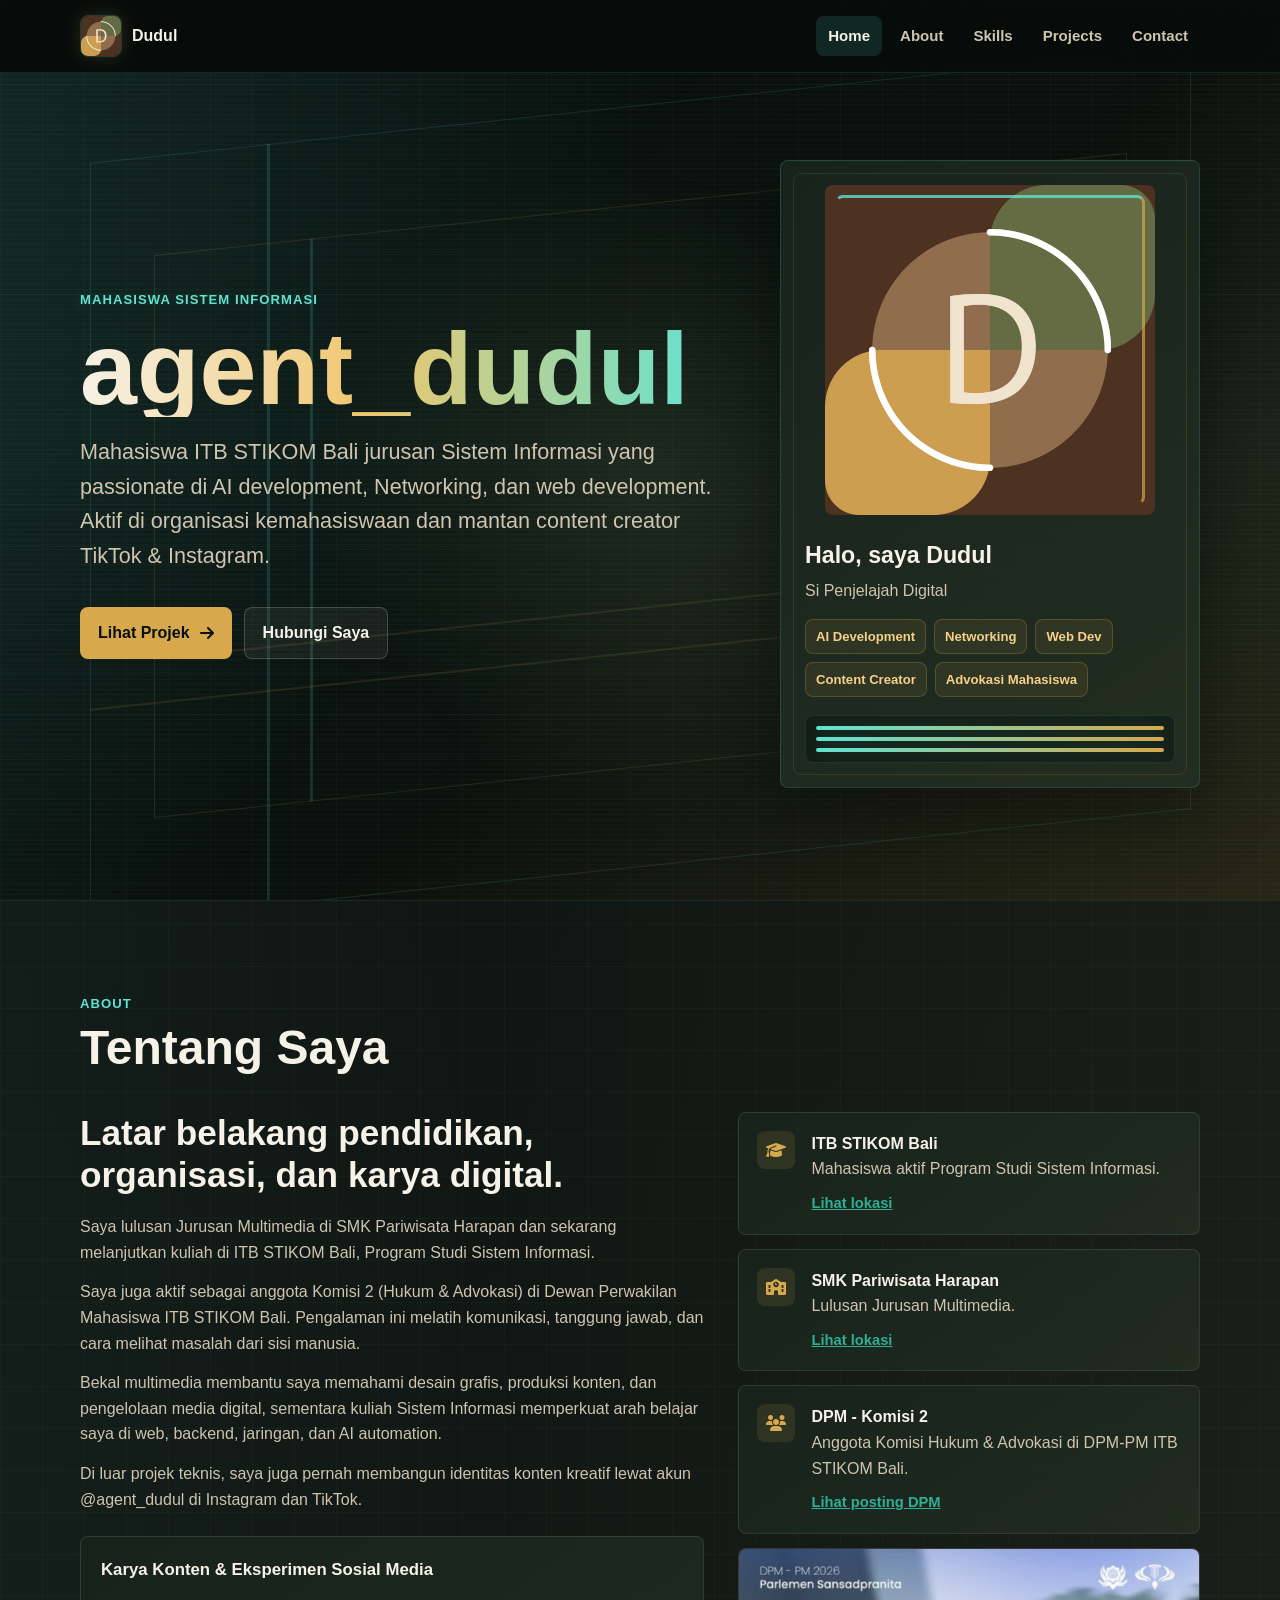
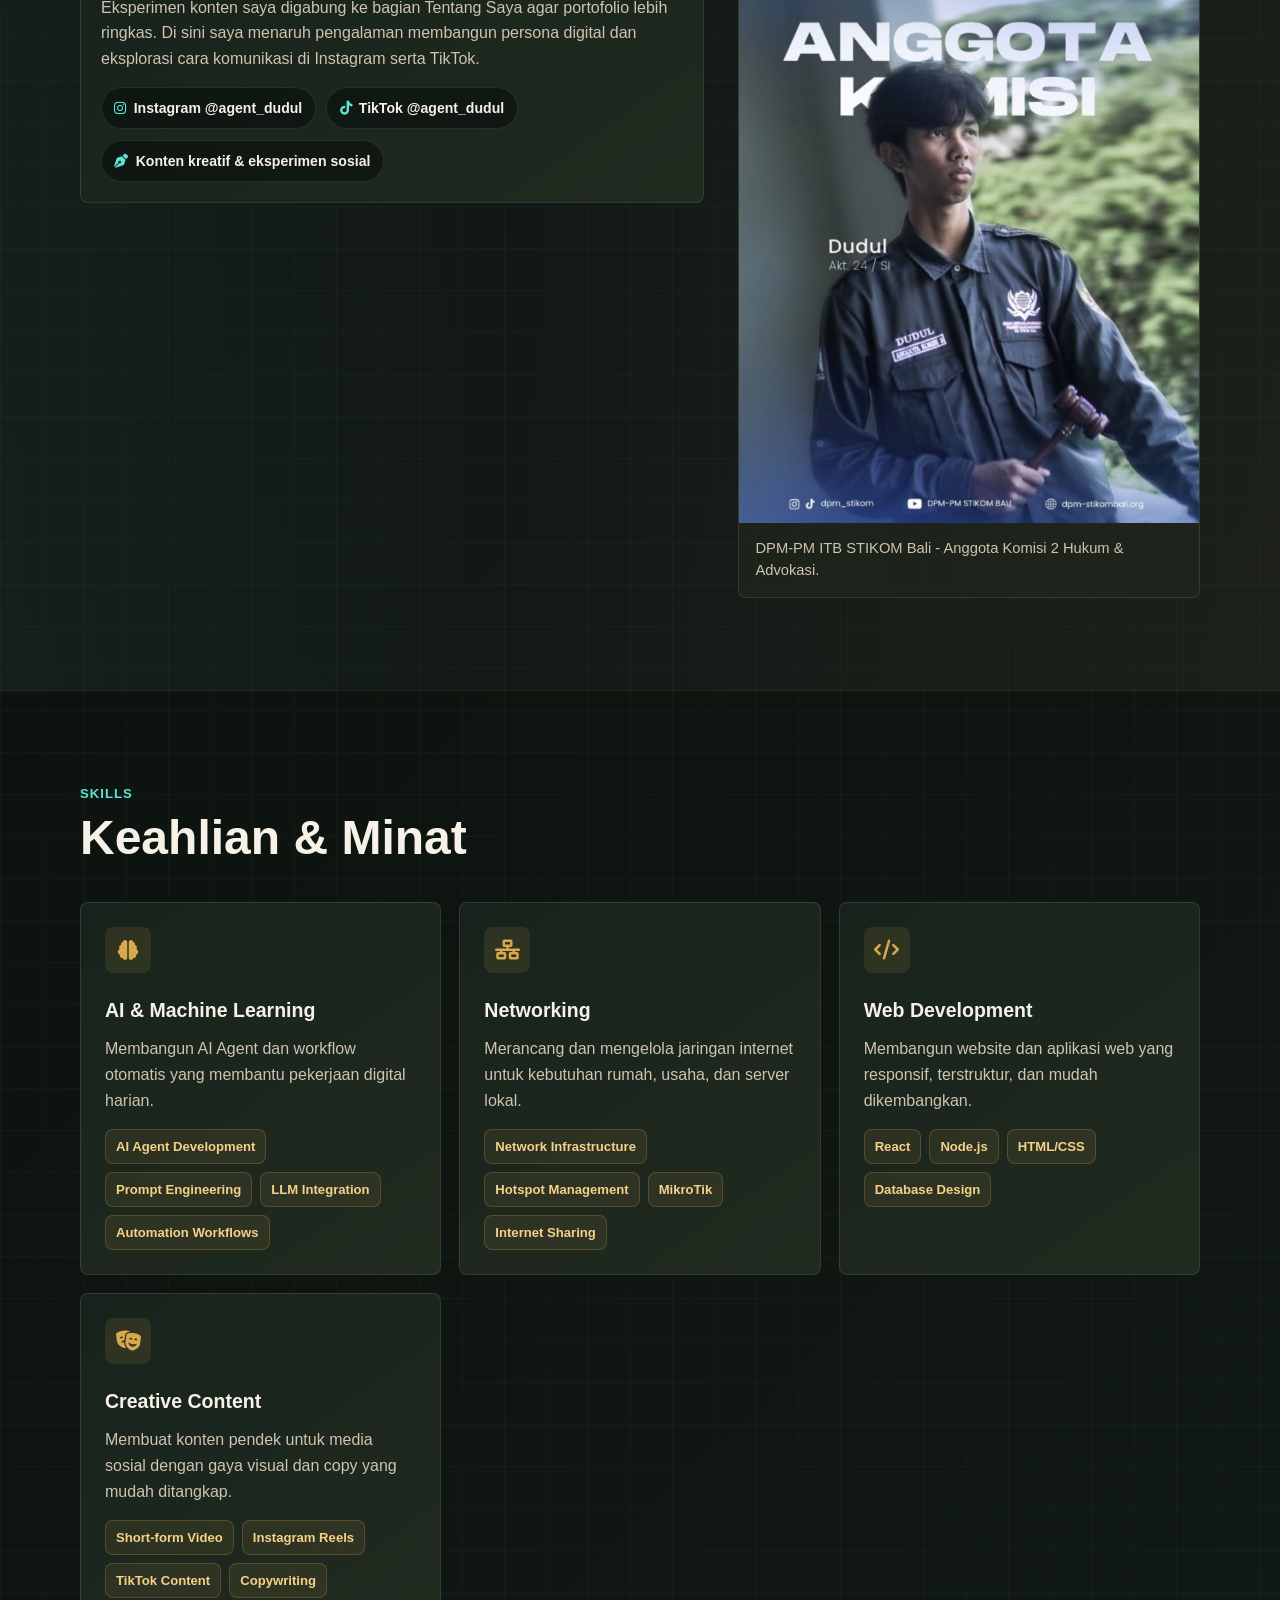
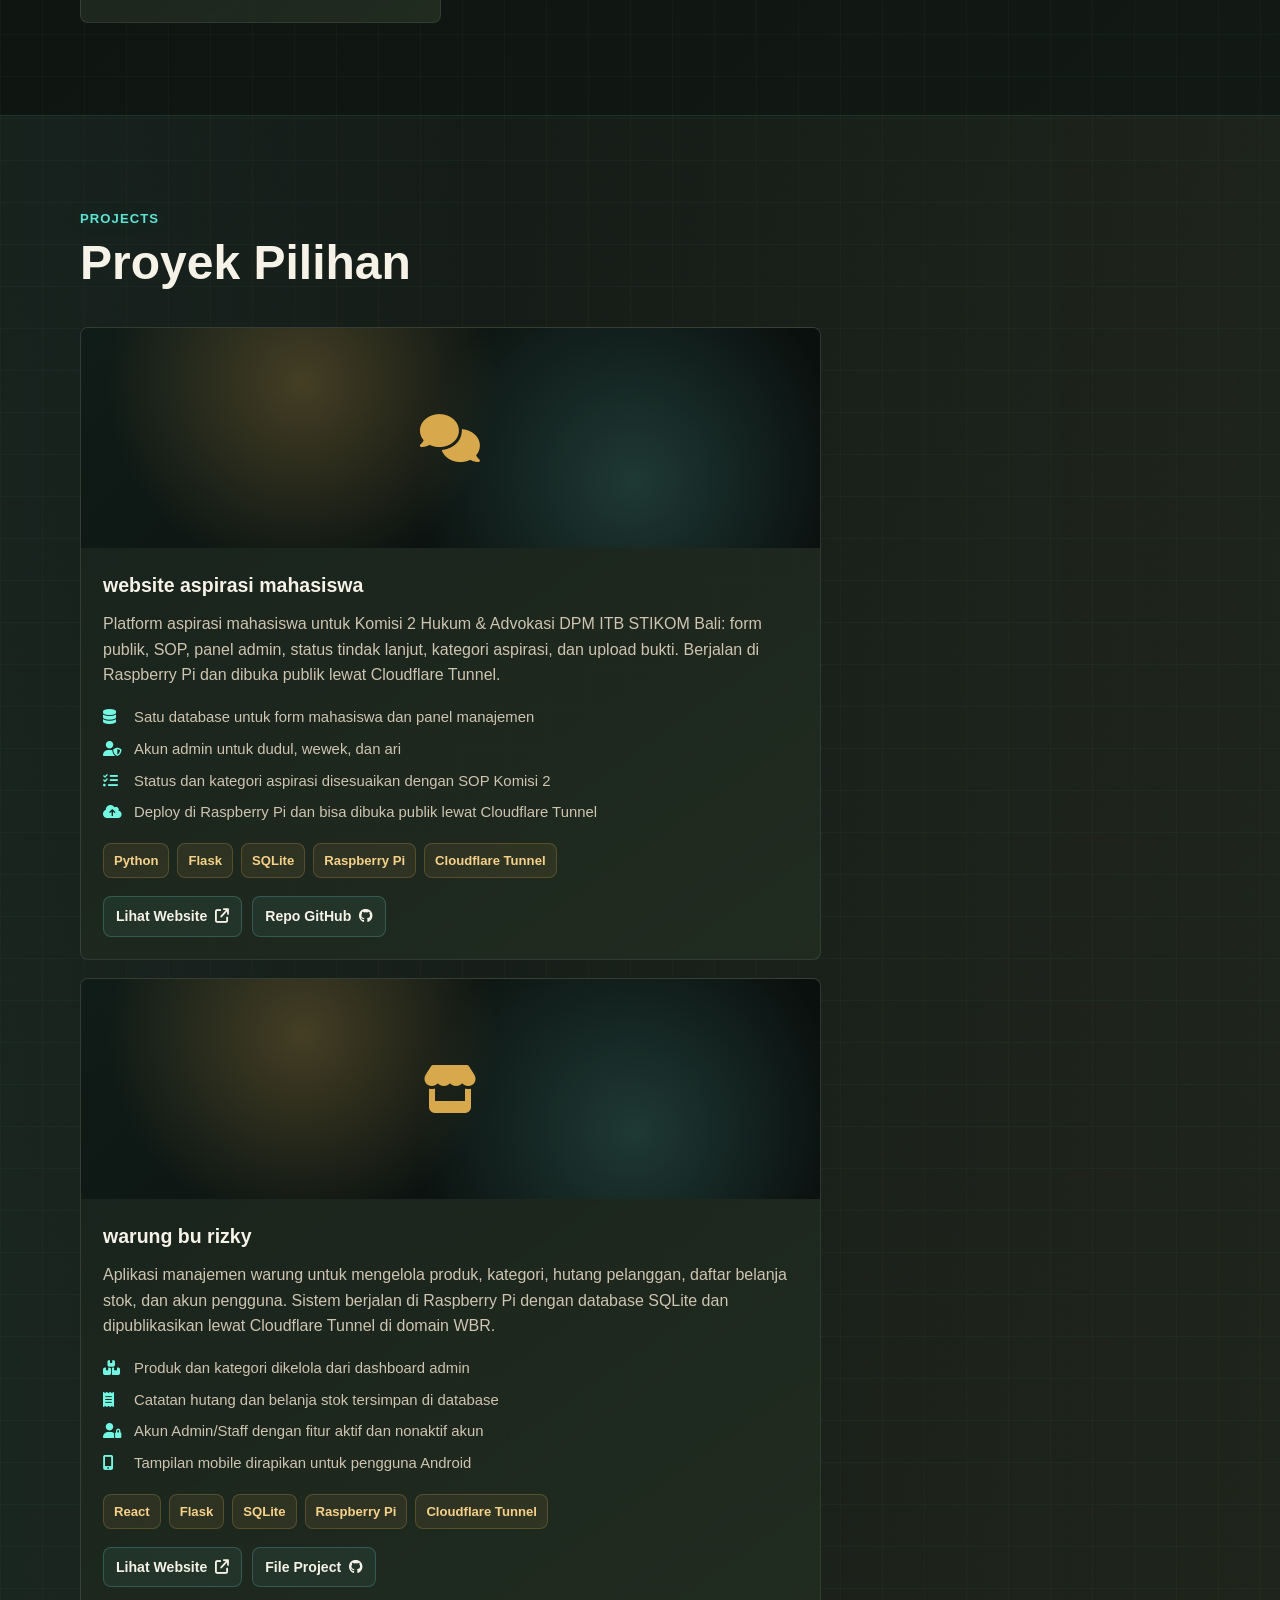
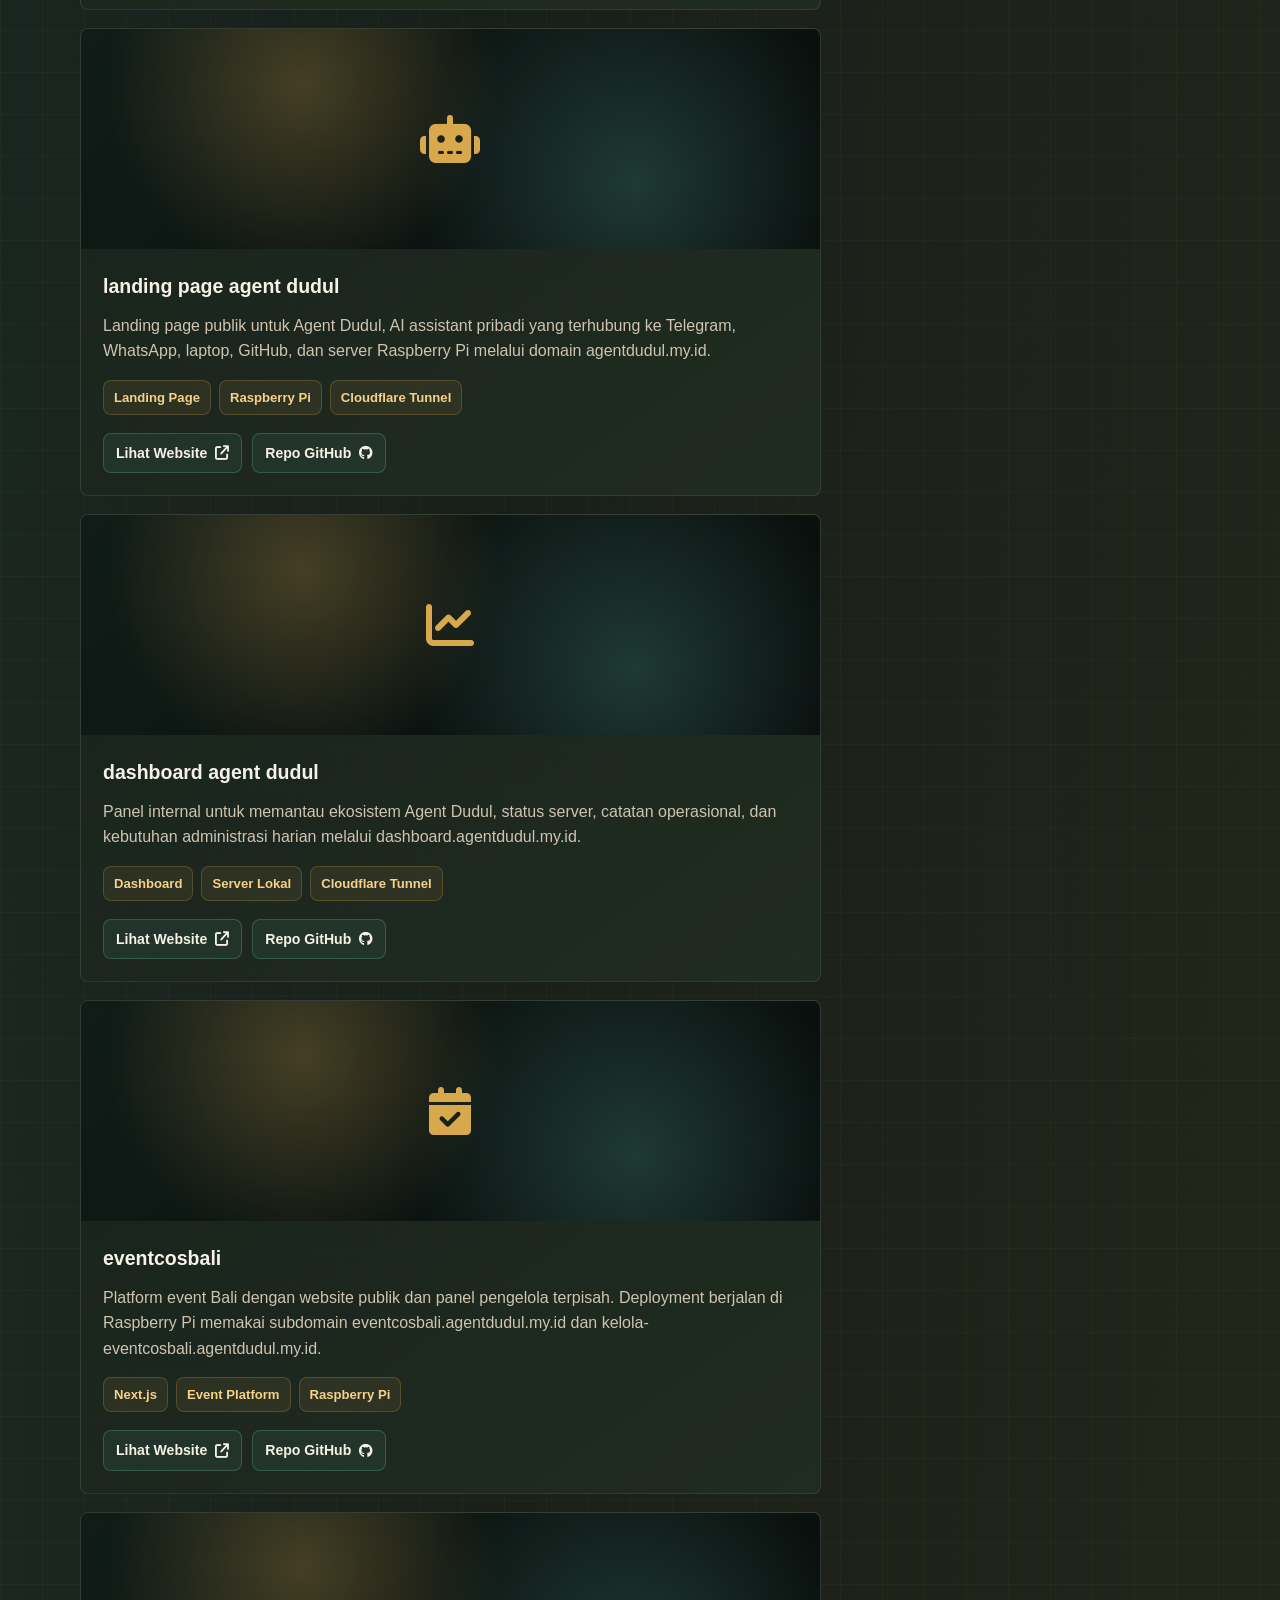
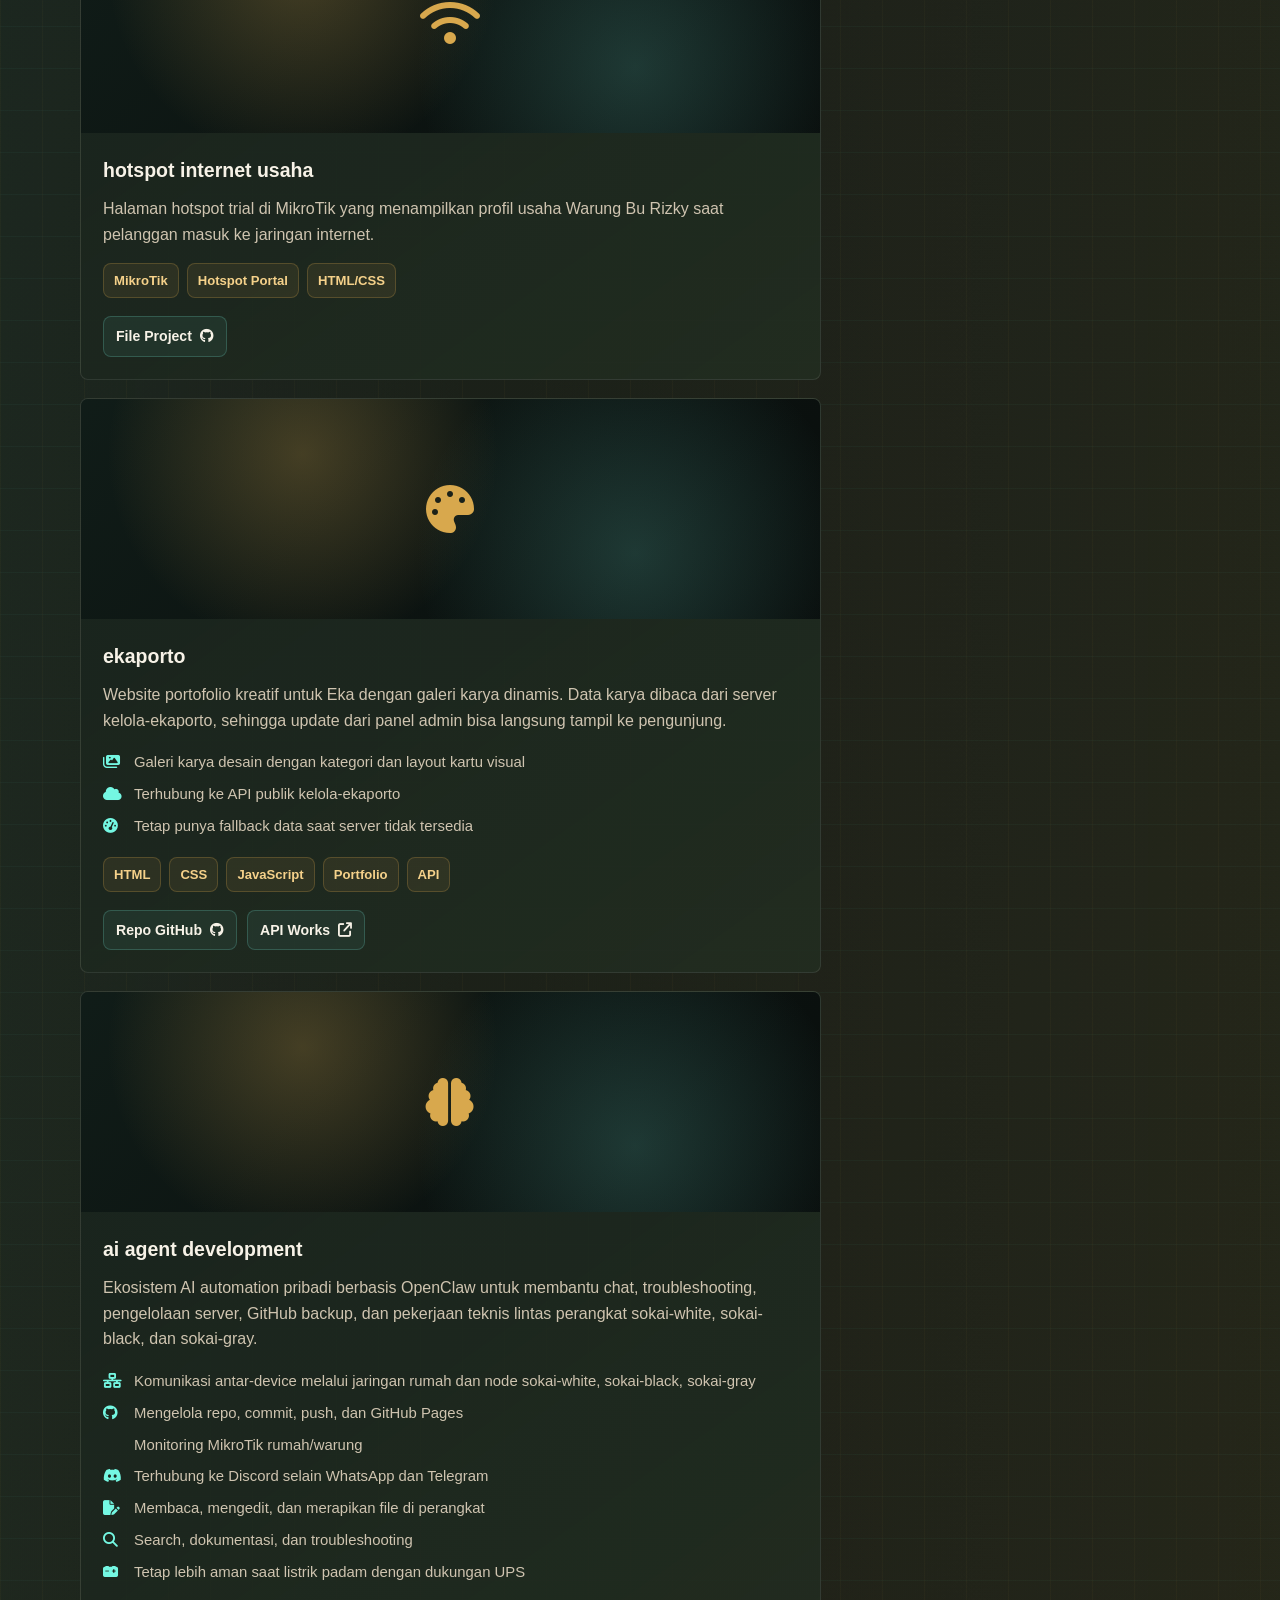
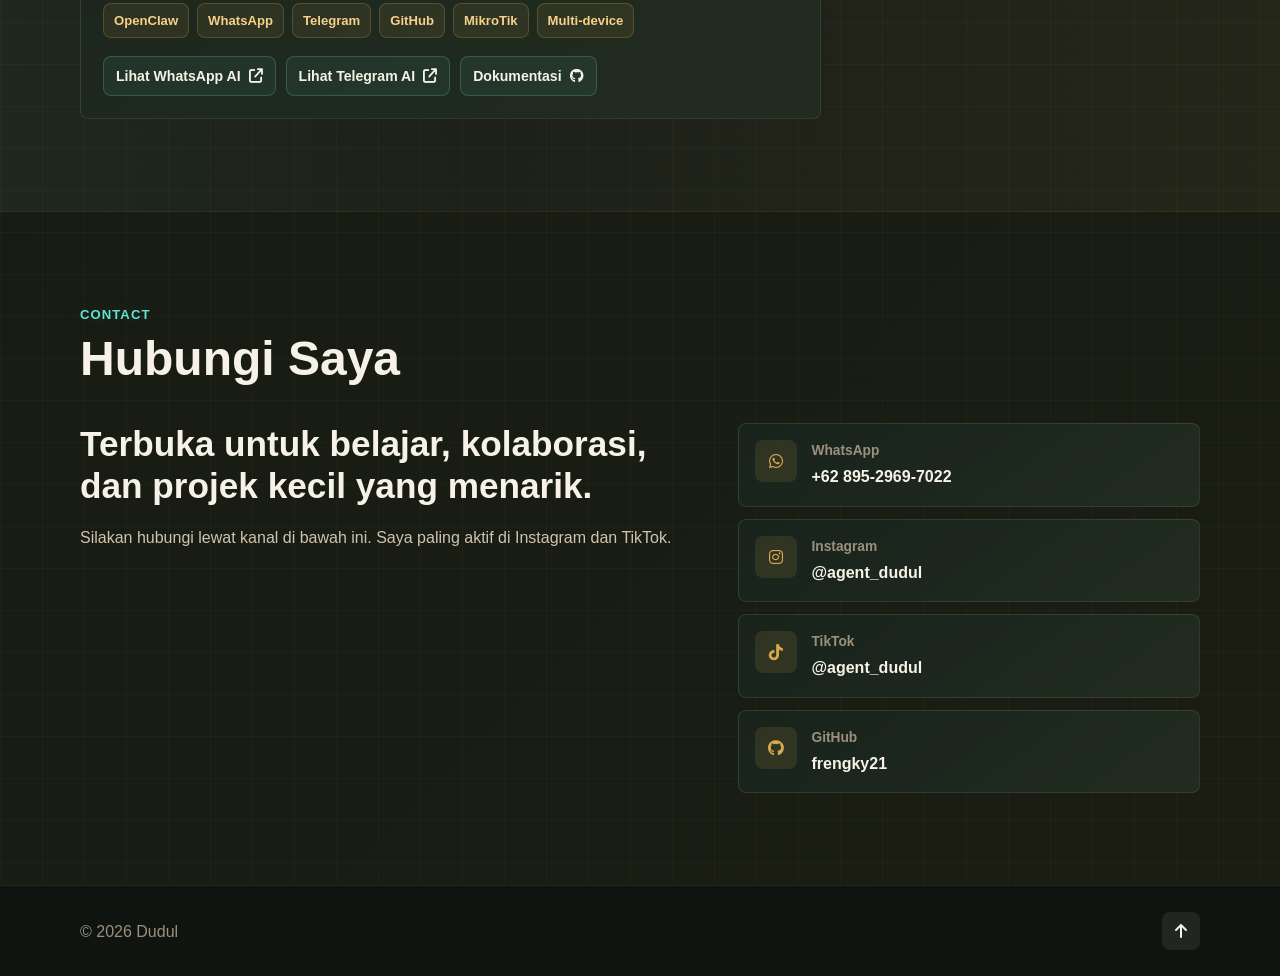
==== commit dafe0f71: "Add Ekaporto project to portfolio" ====
--- a/index.html
+++ b/index.html
@@ -311,6 +311,36 @@
                         </div>
                     </article>
 
+                    <article class="project-card featured-project">
+                        <div class="project-media project-icon-card"><i class="fas fa-palette" aria-hidden="true"></i></div>
+                        <div class="project-content">
+                            <h3>ekaporto</h3>
+                            <p>Website portofolio kreatif untuk Eka dengan galeri karya dinamis. Data karya dibaca dari server kelola-ekaporto, sehingga update dari panel admin bisa langsung tampil ke pengunjung.</p>
+                            <div class="project-highlights">
+                                <span><i class="fas fa-images" aria-hidden="true"></i> Galeri karya desain dengan kategori dan layout kartu visual</span>
+                                <span><i class="fas fa-cloud" aria-hidden="true"></i> Terhubung ke API publik kelola-ekaporto</span>
+                                <span><i class="fas fa-gauge-high" aria-hidden="true"></i> Tetap punya fallback data saat server tidak tersedia</span>
+                            </div>
+                            <div class="tag-list">
+                                <span>HTML</span>
+                                <span>CSS</span>
+                                <span>JavaScript</span>
+                                <span>Portfolio</span>
+                                <span>API</span>
+                            </div>
+                            <div class="project-links">
+                                <a href="https://github.com/frengky21/ekaporto" target="_blank" rel="noreferrer">
+                                    <span>Repo GitHub</span>
+                                    <i class="fab fa-github" aria-hidden="true"></i>
+                                </a>
+                                <a href="https://kelola-ekaporto.agentdudul.my.id/api/works" target="_blank" rel="noreferrer">
+                                    <span>API Works</span>
+                                    <i class="fas fa-arrow-up-right-from-square" aria-hidden="true"></i>
+                                </a>
+                            </div>
+                        </div>
+                    </article>
+
                     <article class="project-card featured-project ai-agent-project">
                         <div class="project-media project-icon-card ai-agent-icon-card"><i class="fas fa-brain" aria-hidden="true"></i></div>
                         <div class="project-content">
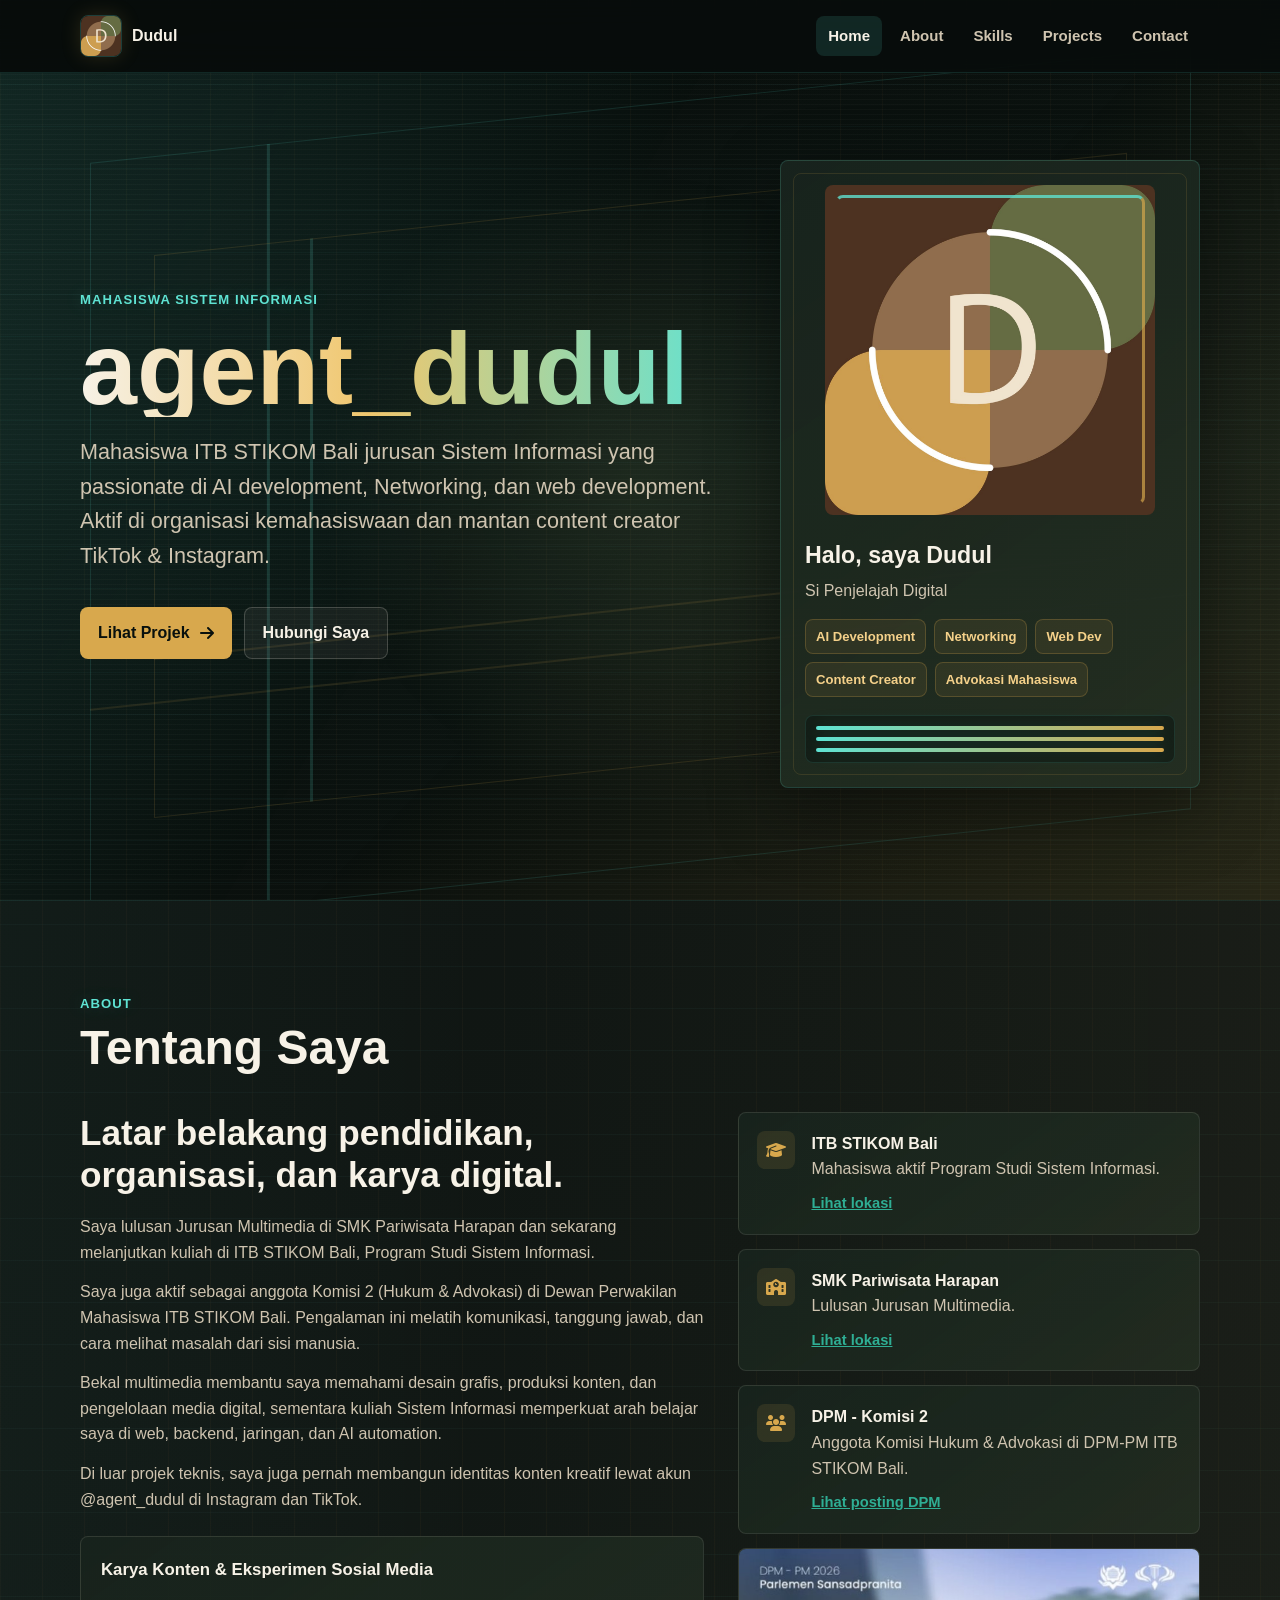
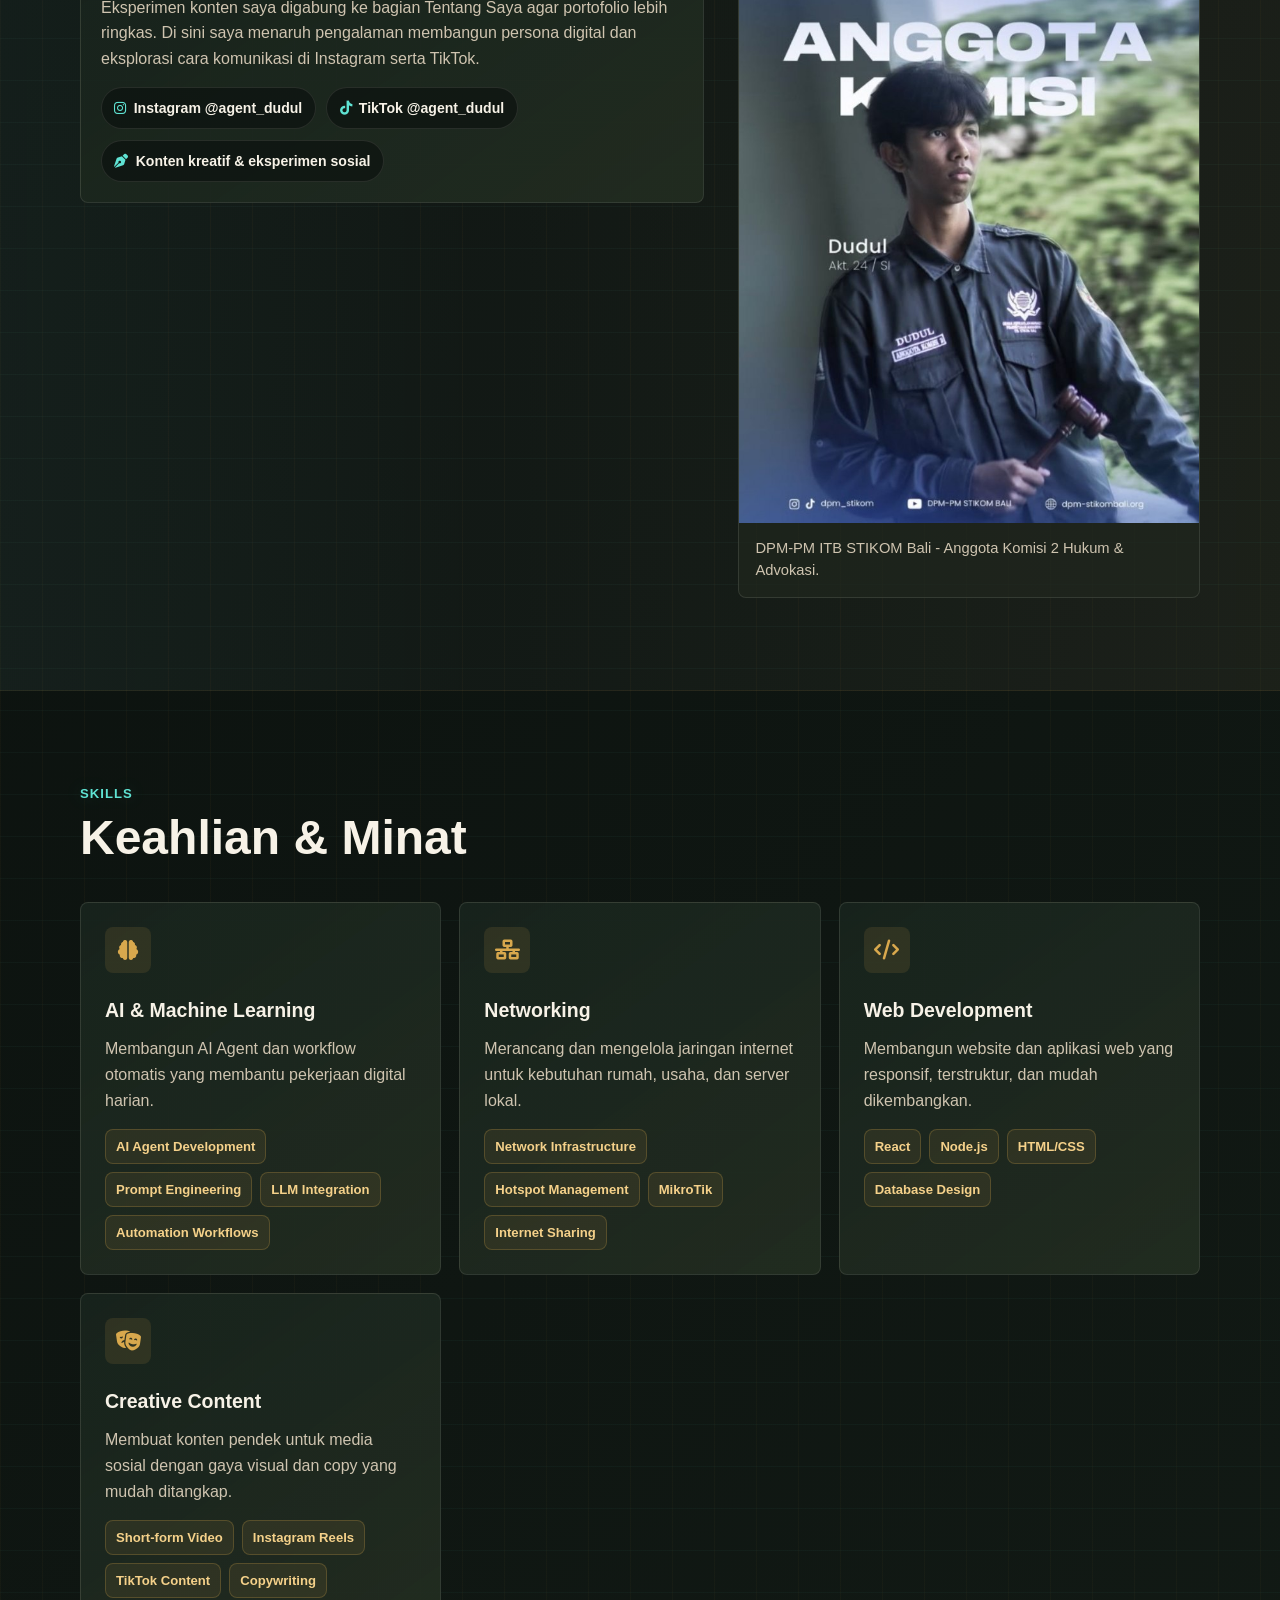
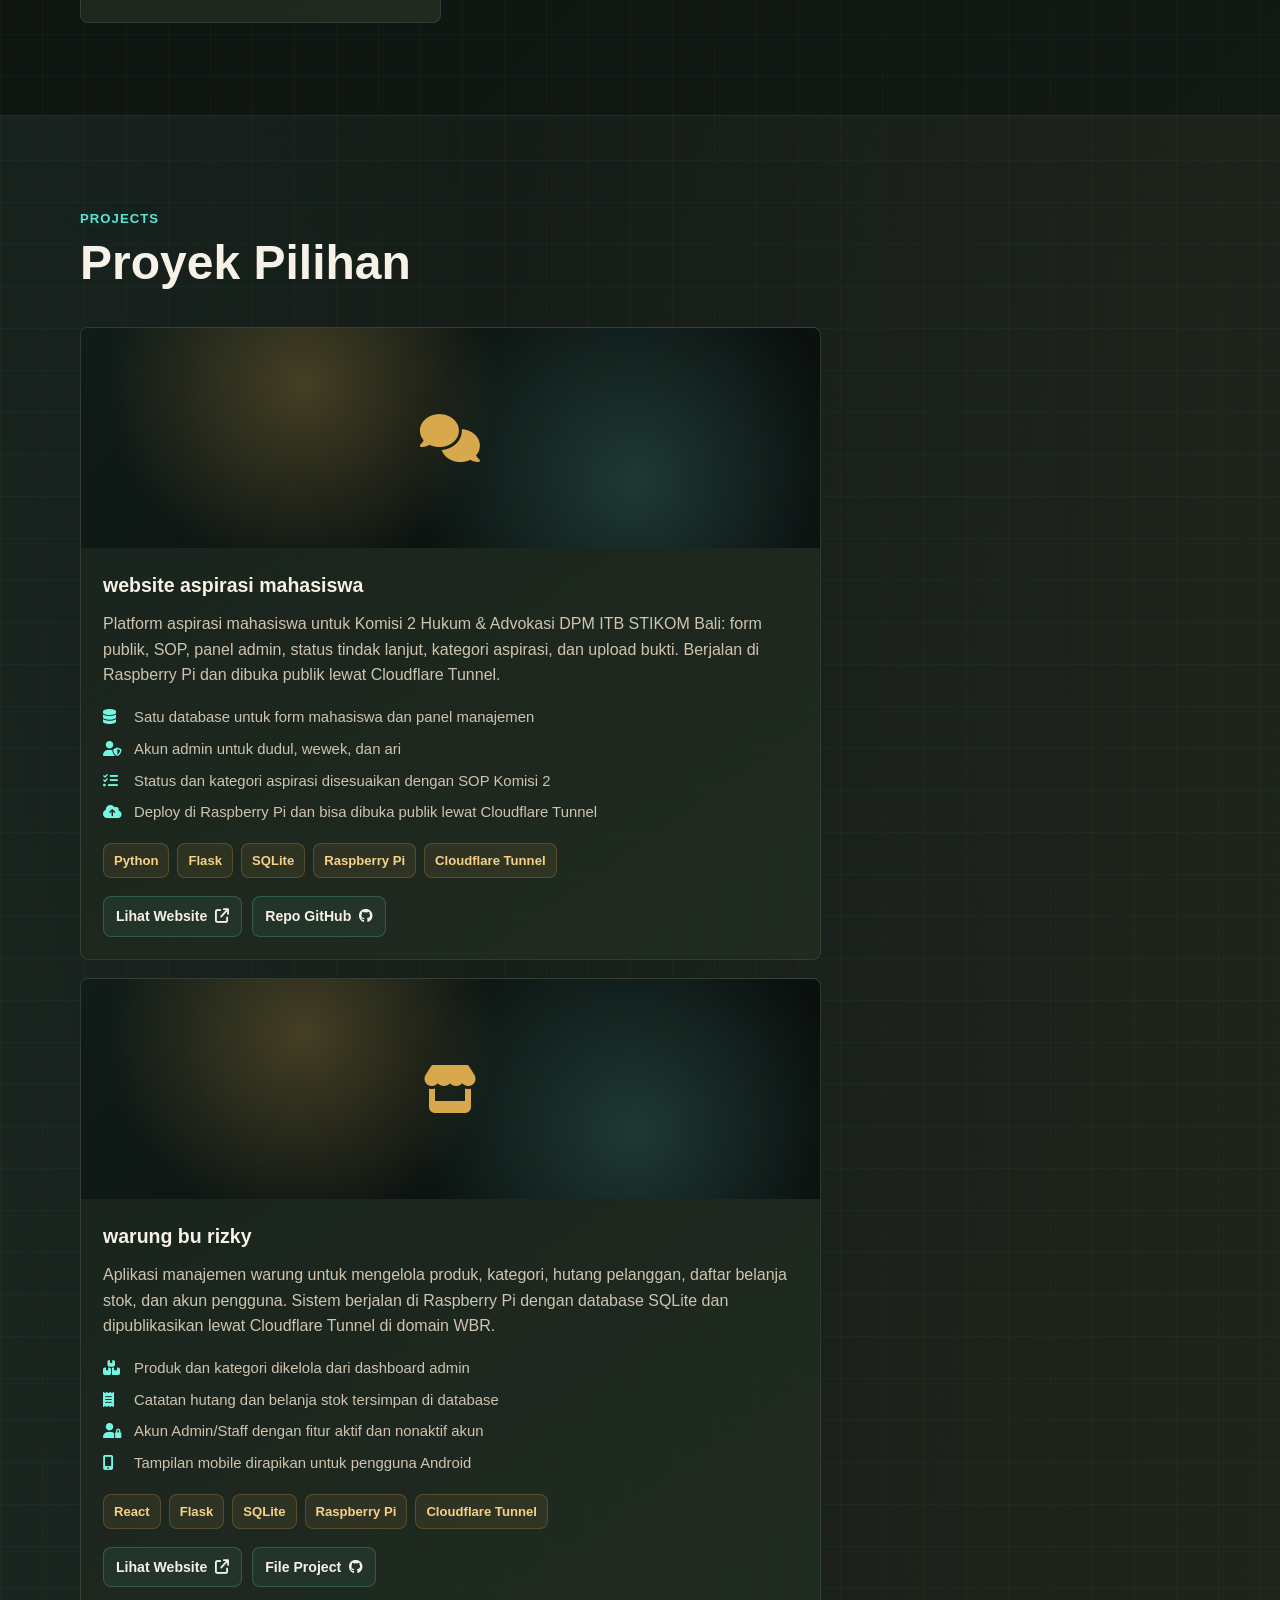
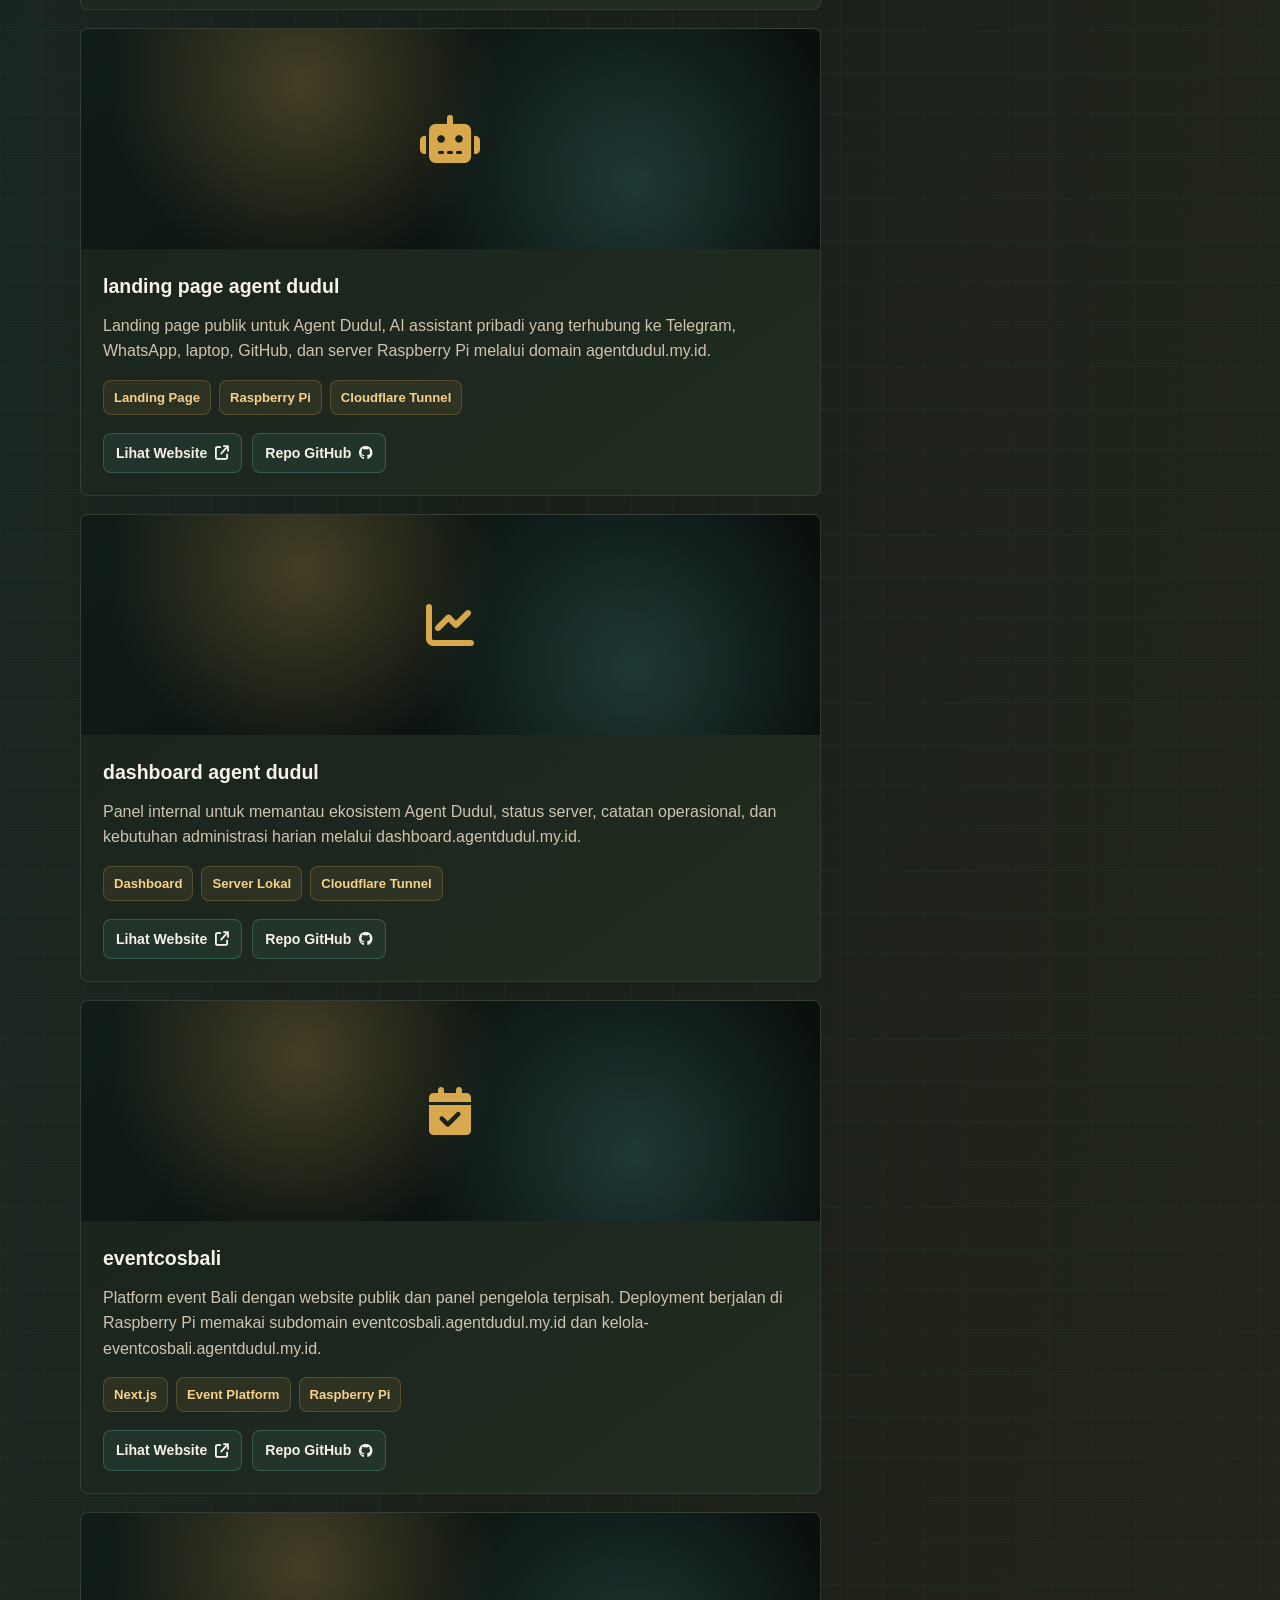
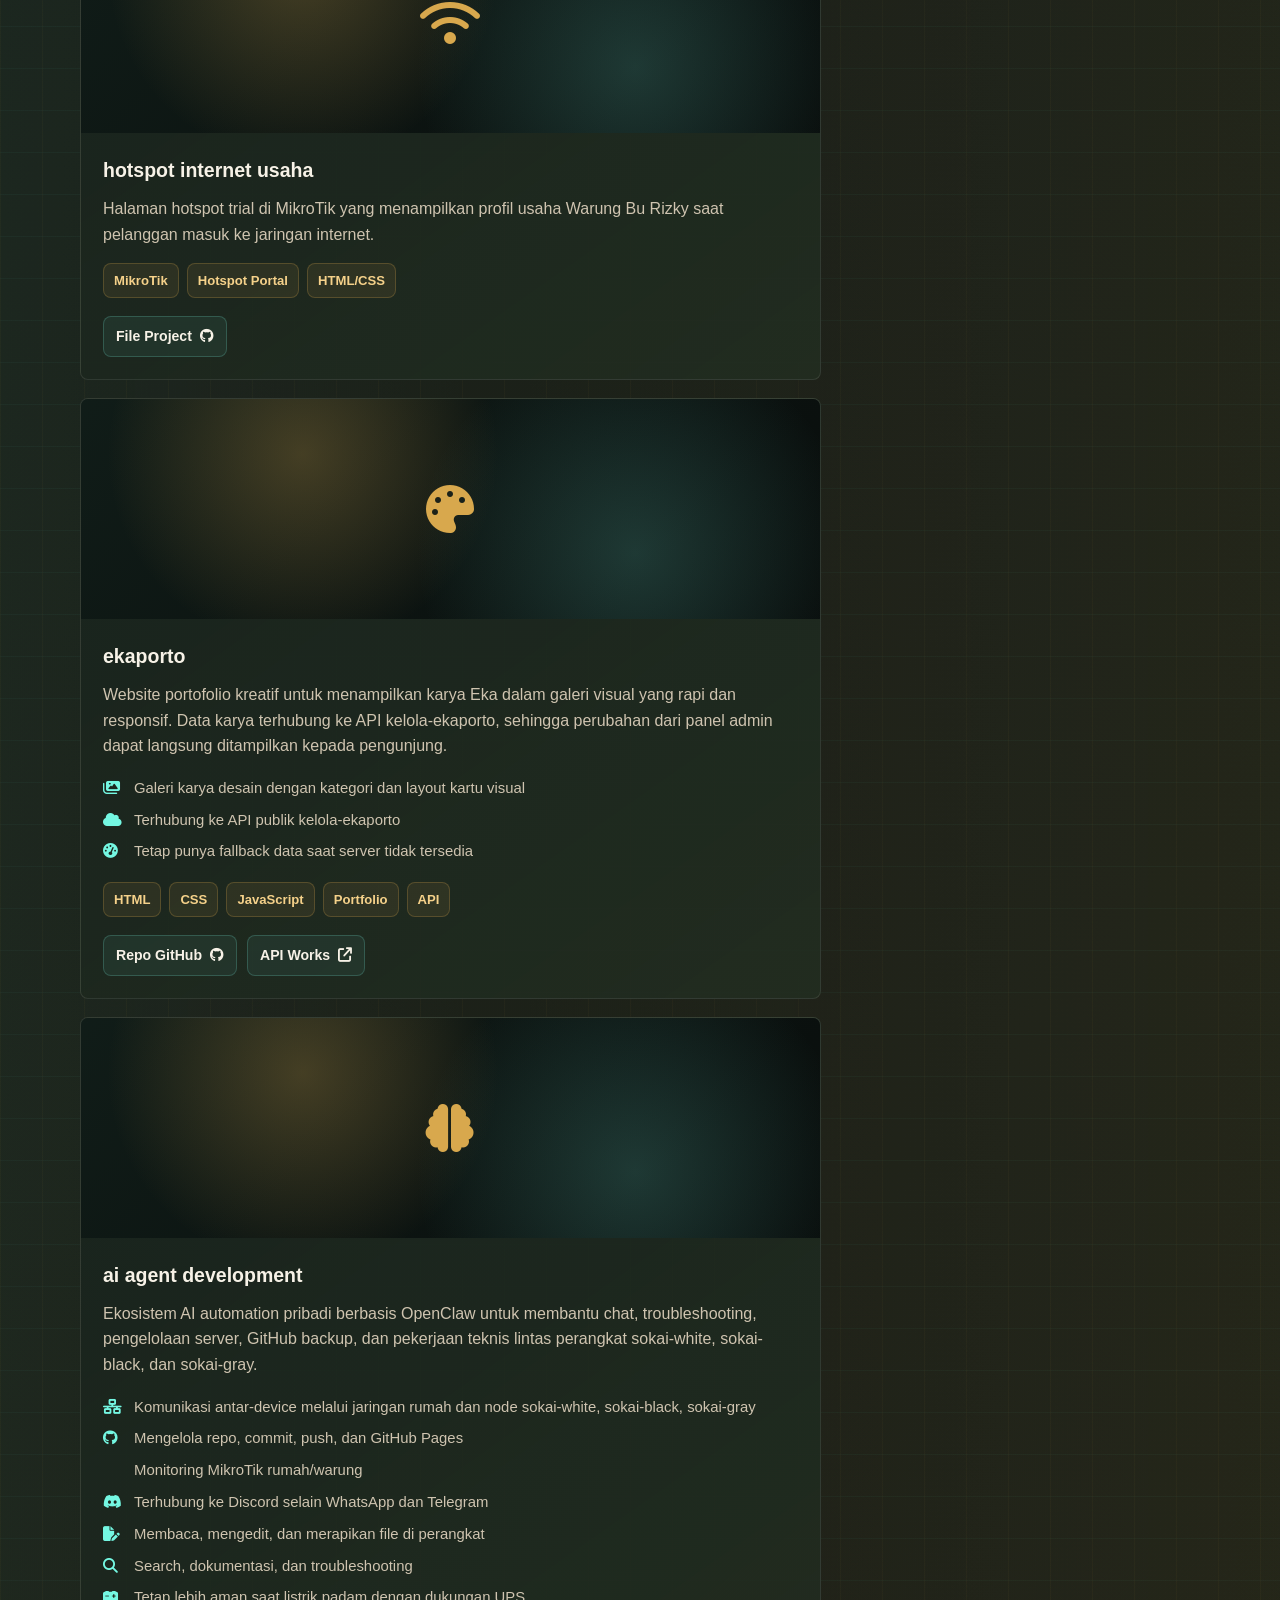
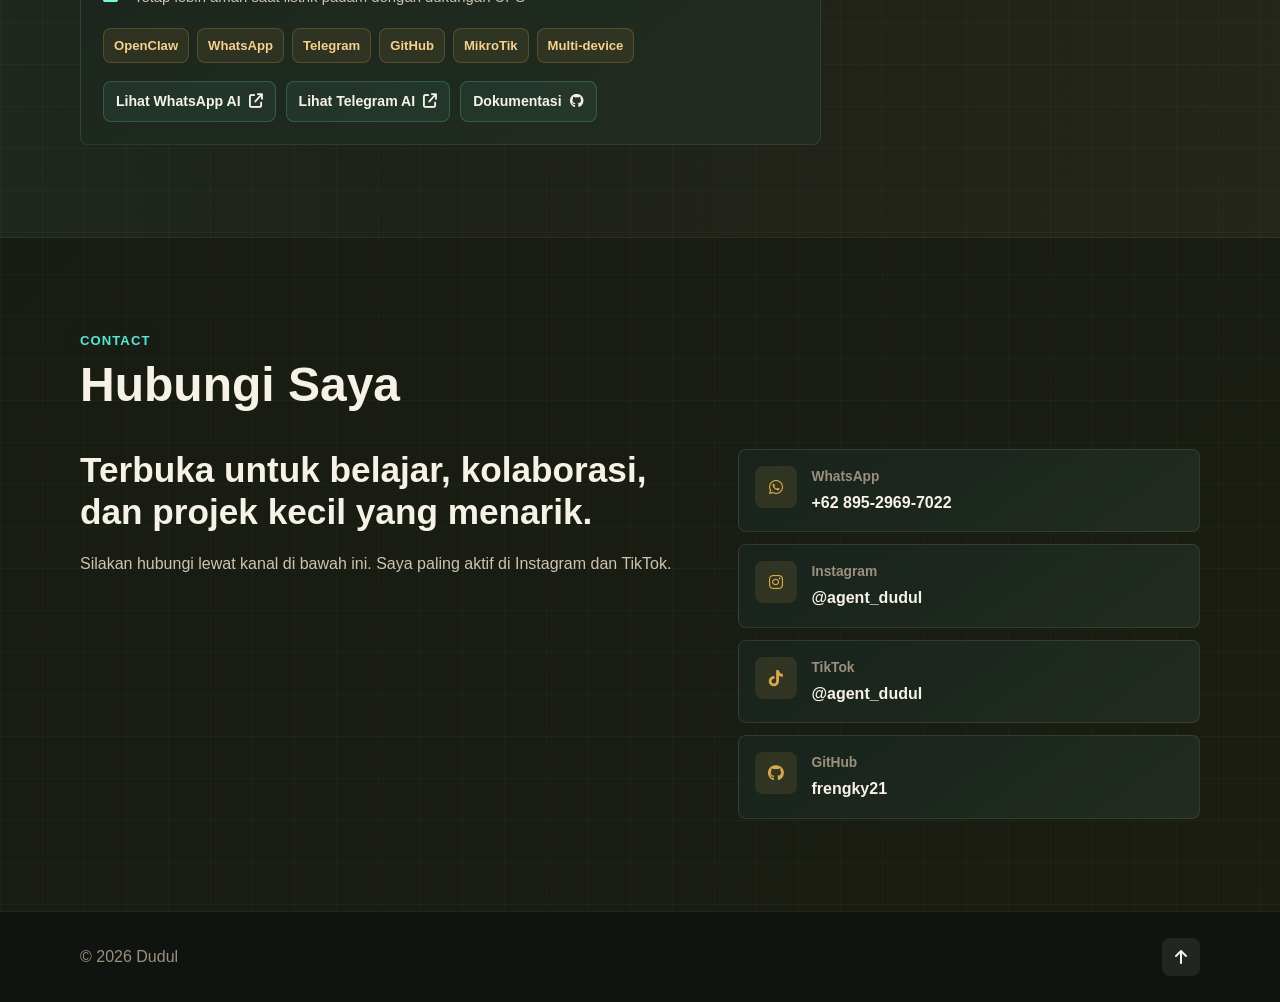
==== commit 9c42e411: "Refine Ekaporto project description" ====
--- a/index.html
+++ b/index.html
@@ -315,7 +315,7 @@
                         <div class="project-media project-icon-card"><i class="fas fa-palette" aria-hidden="true"></i></div>
                         <div class="project-content">
                             <h3>ekaporto</h3>
-                            <p>Website portofolio kreatif untuk Eka dengan galeri karya dinamis. Data karya dibaca dari server kelola-ekaporto, sehingga update dari panel admin bisa langsung tampil ke pengunjung.</p>
+                            <p>Website portofolio kreatif untuk menampilkan karya Eka dalam galeri visual yang rapi dan responsif. Data karya terhubung ke API kelola-ekaporto, sehingga perubahan dari panel admin dapat langsung ditampilkan kepada pengunjung.</p>
                             <div class="project-highlights">
                                 <span><i class="fas fa-images" aria-hidden="true"></i> Galeri karya desain dengan kategori dan layout kartu visual</span>
                                 <span><i class="fas fa-cloud" aria-hidden="true"></i> Terhubung ke API publik kelola-ekaporto</span>
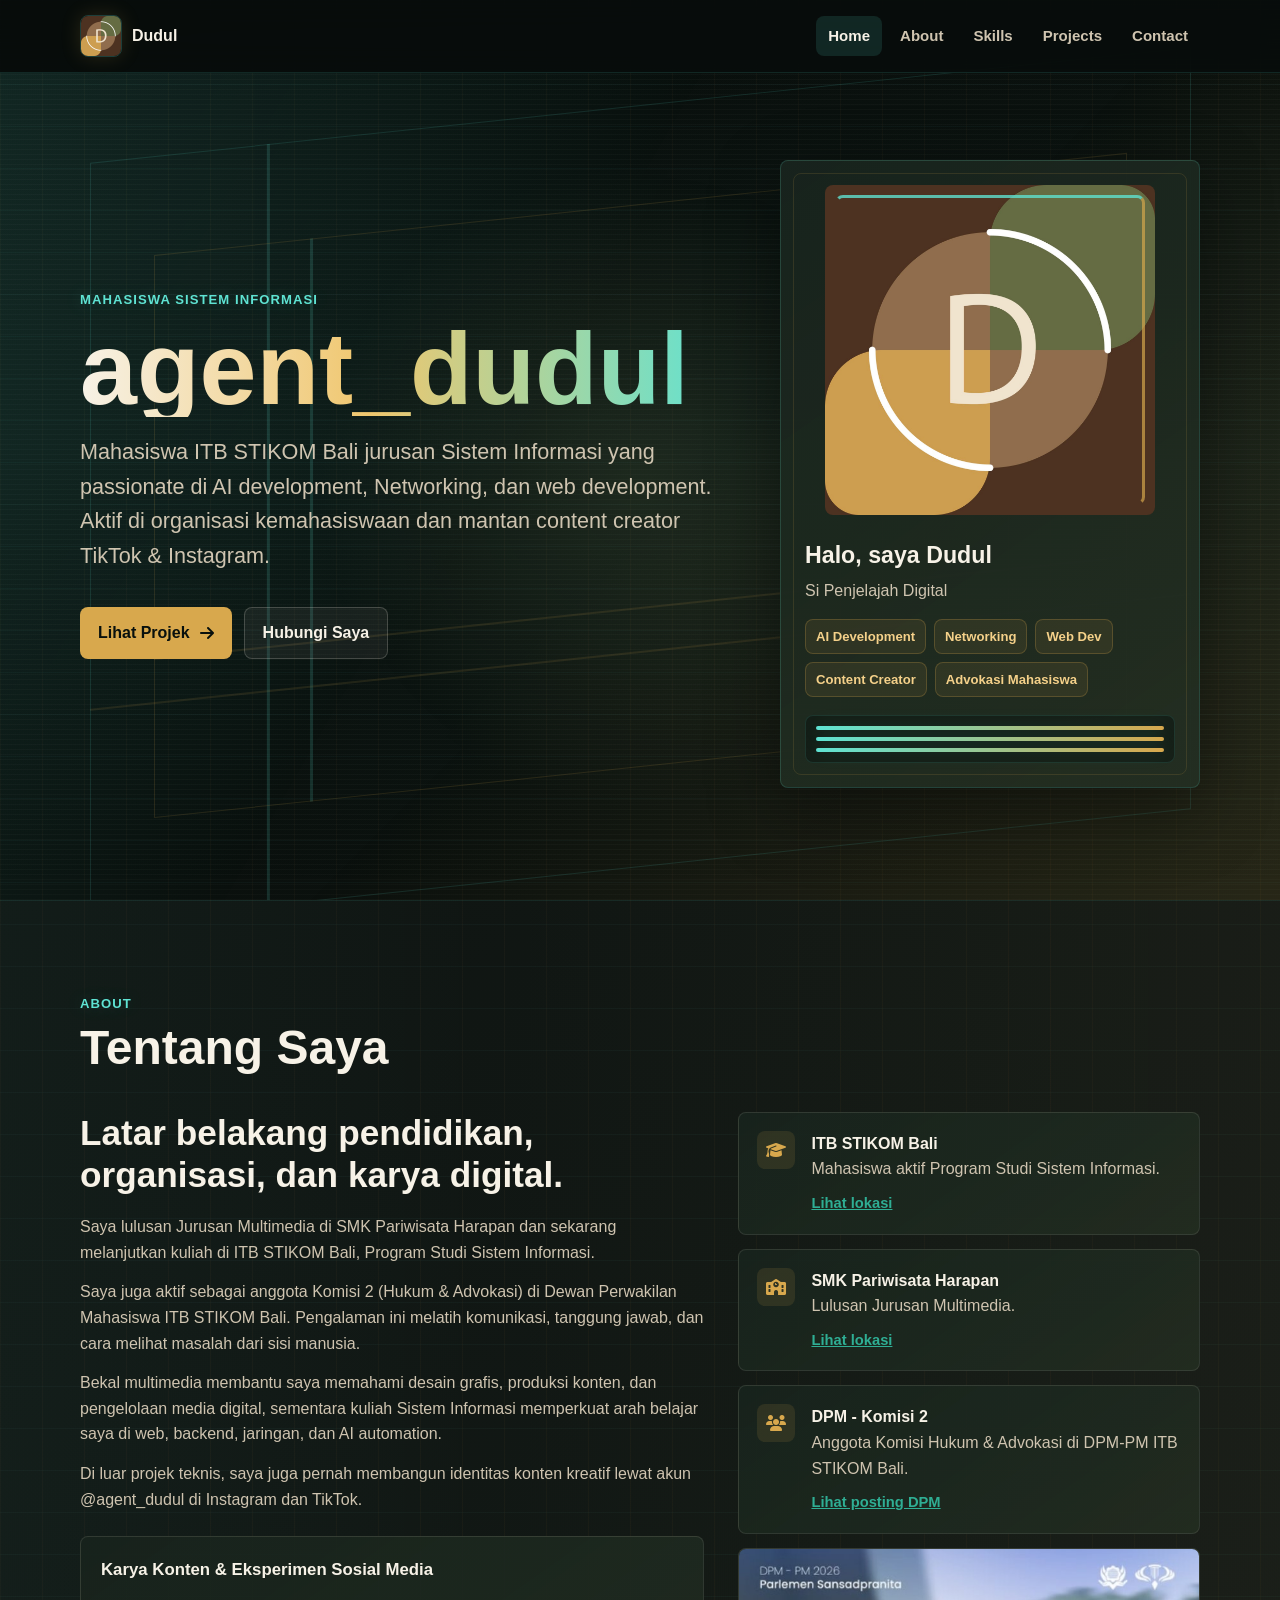
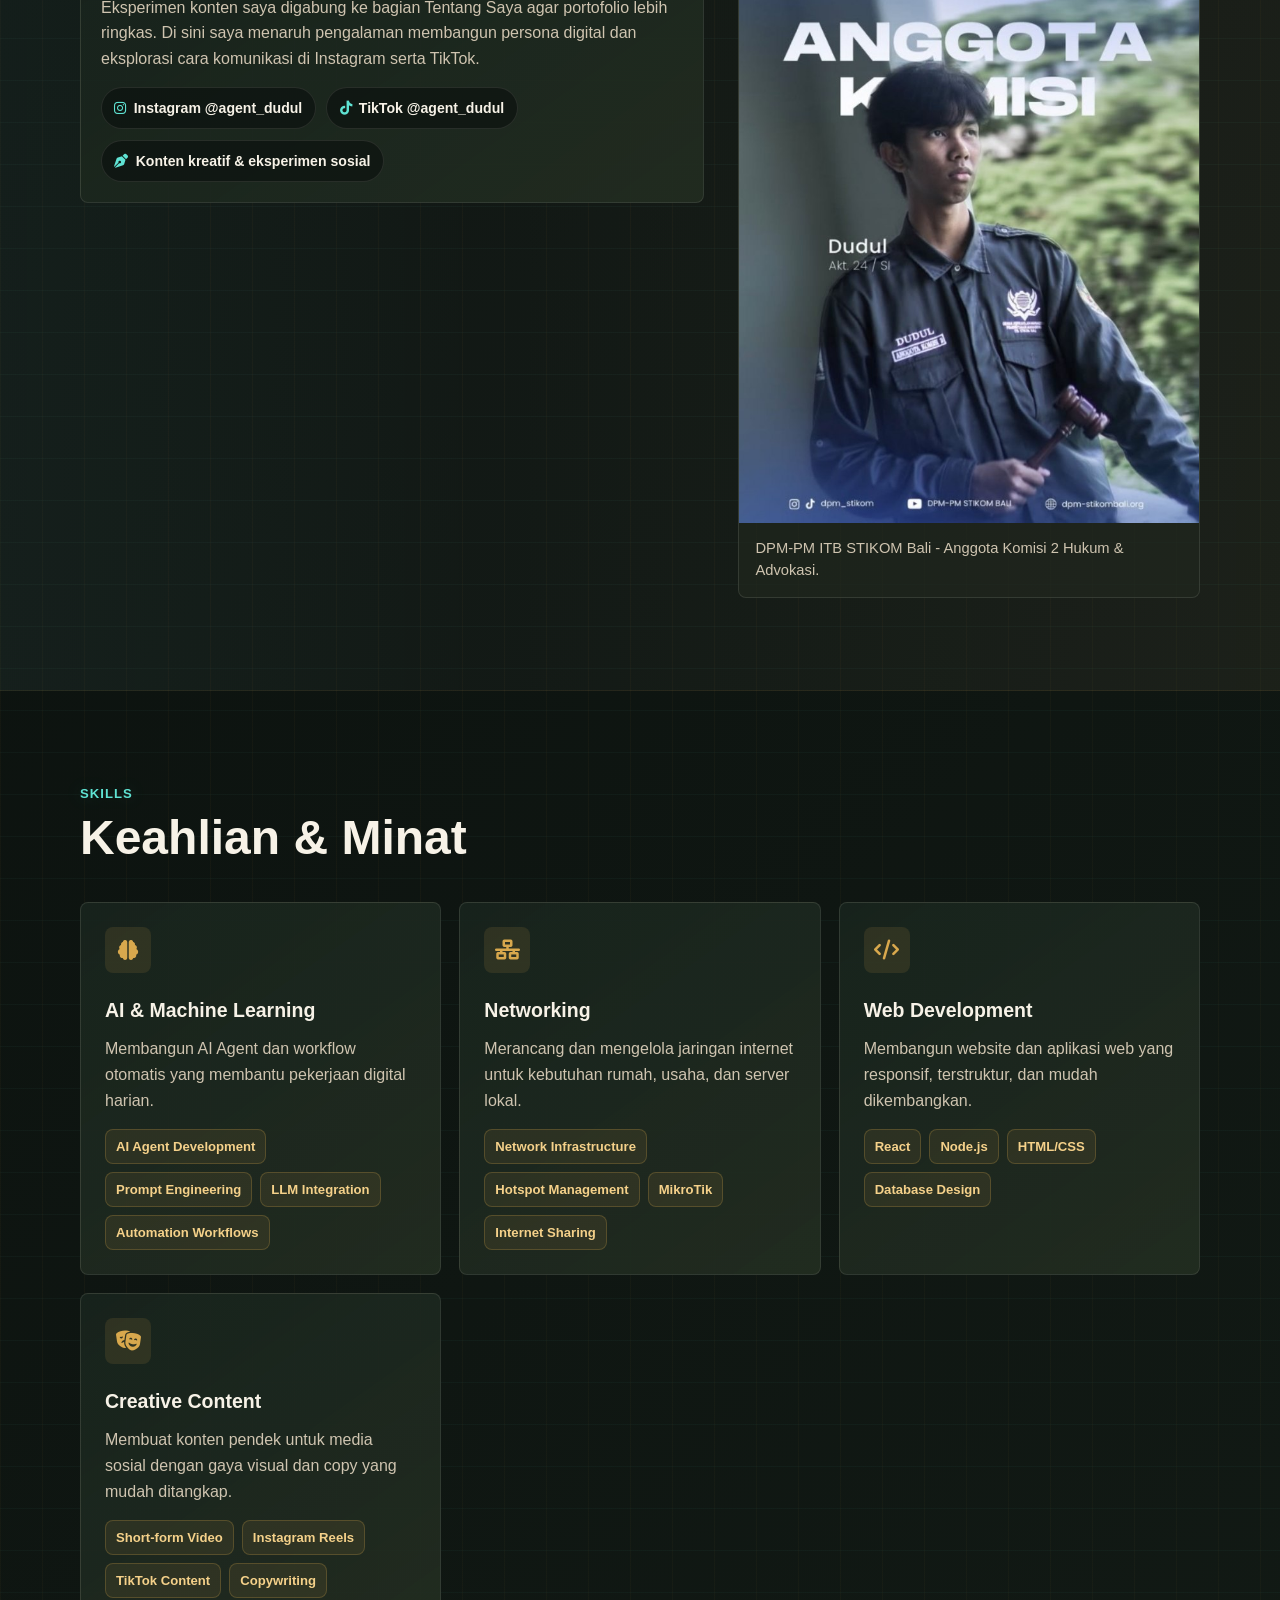
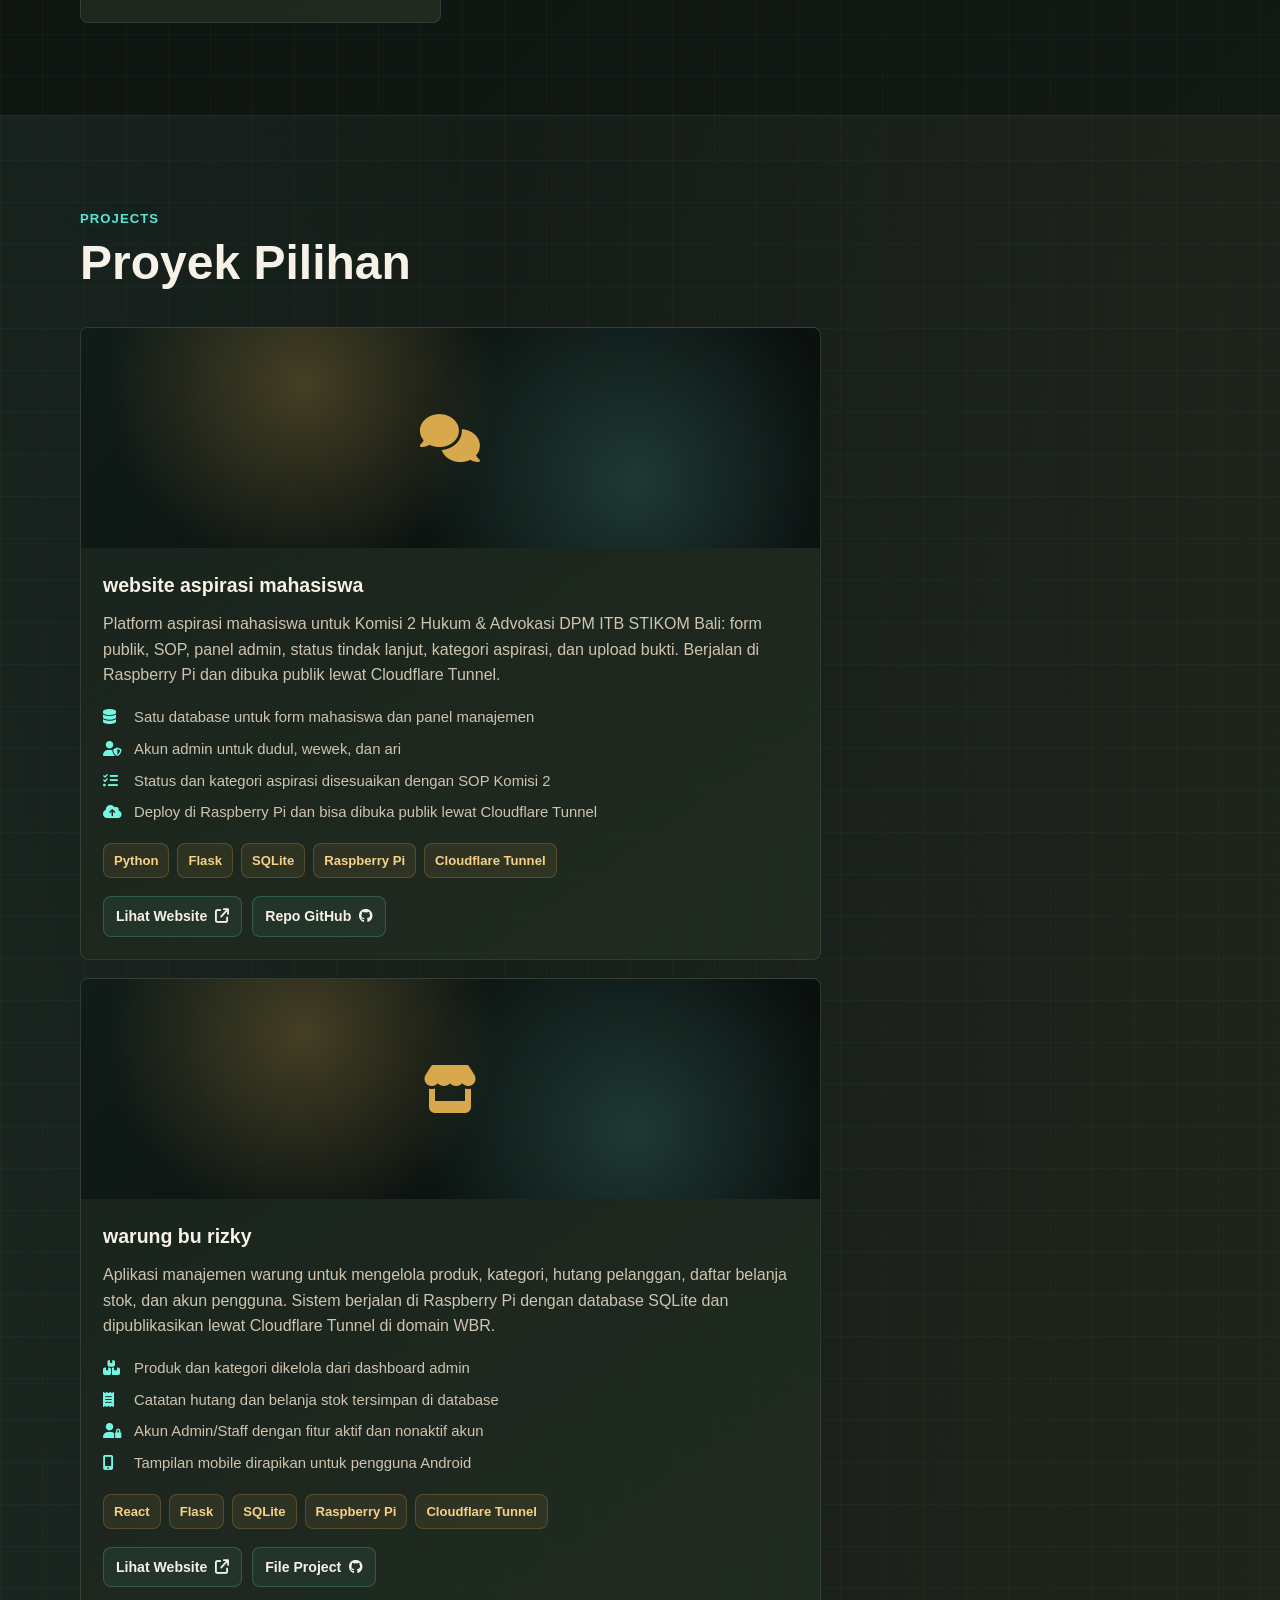
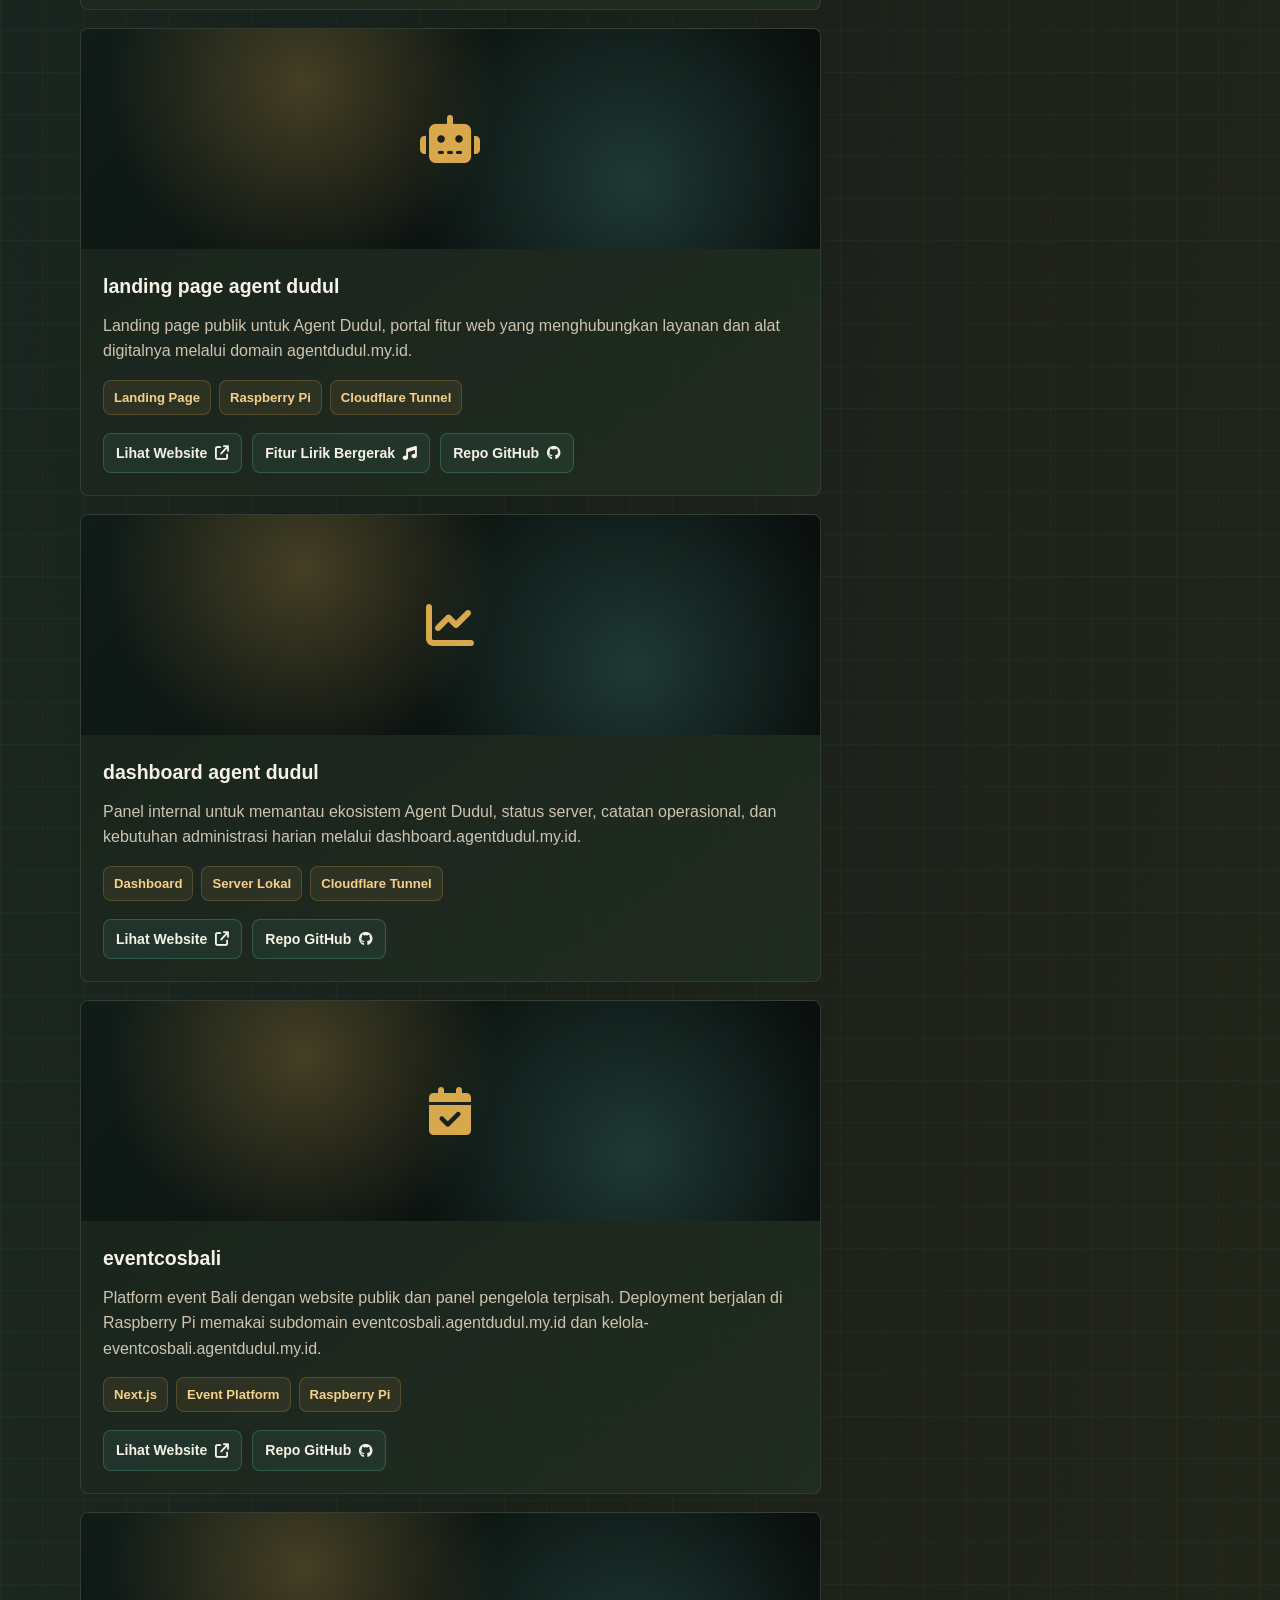
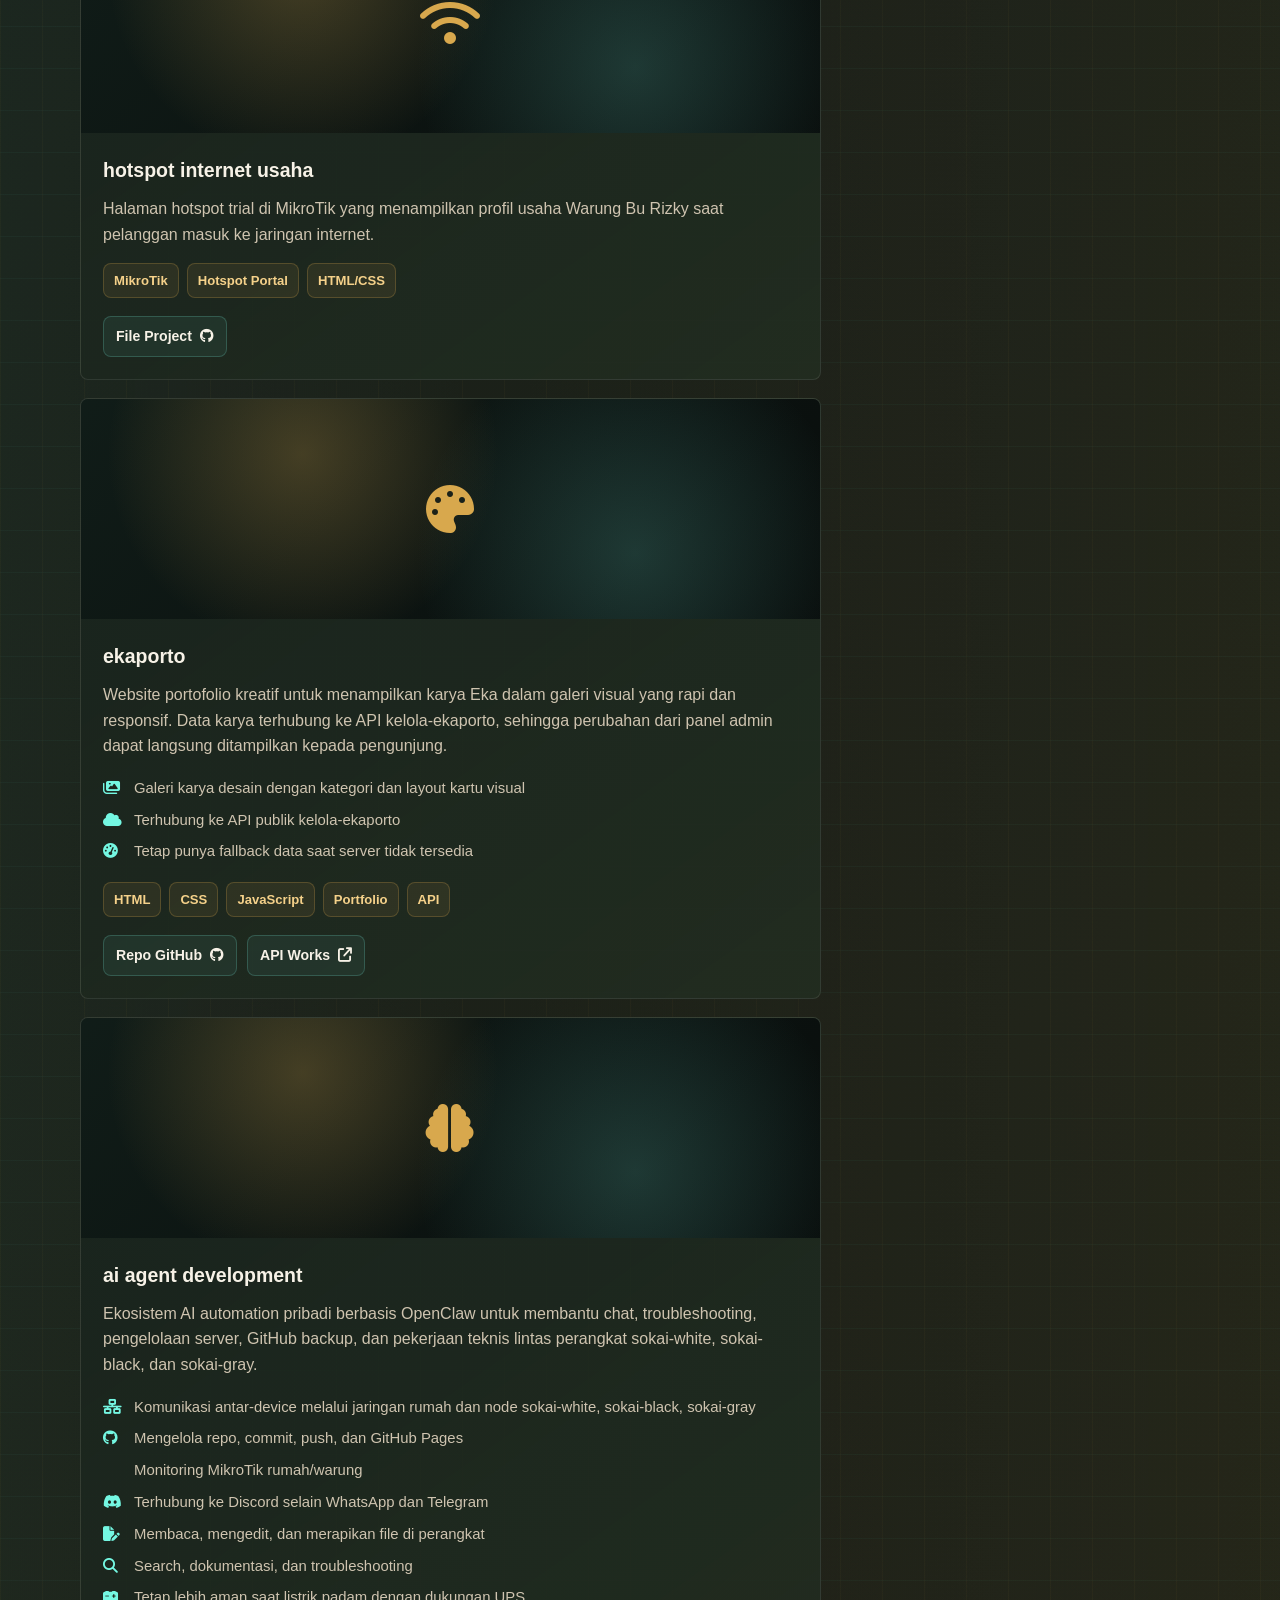
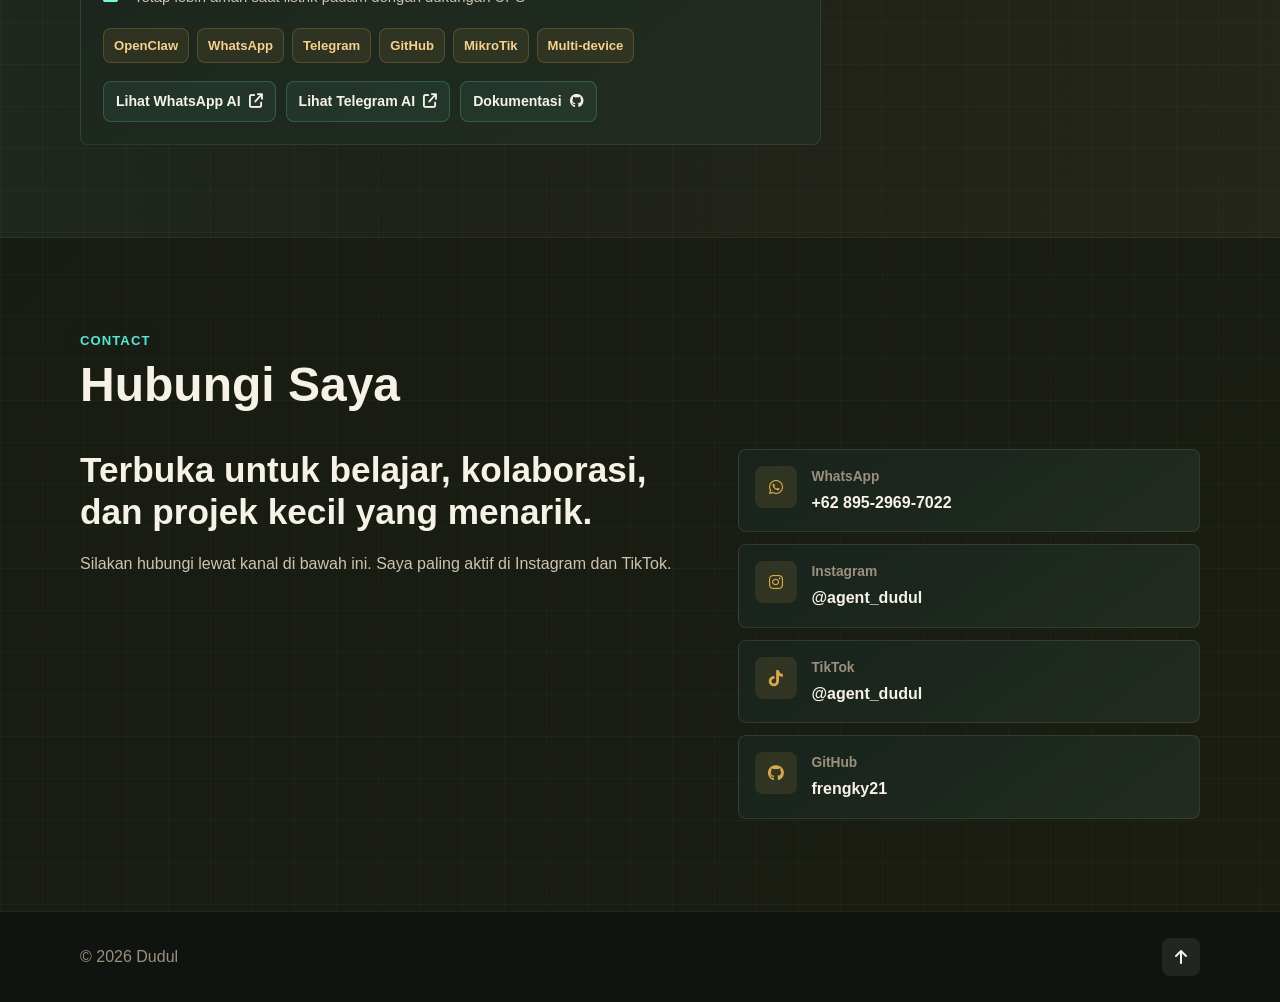
==== commit 1fd7dc6c: "content: add Agent Dudul feature portfolio link" ====
--- a/index.html
+++ b/index.html
@@ -279,7 +279,7 @@
 
                                         <article class="project-card featured-project">
                         <div class="project-media project-icon-card"><i class="fas fa-robot" aria-hidden="true"></i></div>
-                        <div class="project-content"><h3>landing page agent dudul</h3><p>Landing page publik untuk Agent Dudul, AI assistant pribadi yang terhubung ke Telegram, WhatsApp, laptop, GitHub, dan server Raspberry Pi melalui domain agentdudul.my.id.</p><div class="tag-list"><span>Landing Page</span><span>Raspberry Pi</span><span>Cloudflare Tunnel</span></div><div class="project-links"><a href="https://agentdudul.my.id/" target="_blank" rel="noreferrer"><span>Lihat Website</span><i class="fas fa-arrow-up-right-from-square" aria-hidden="true"></i></a><a href="https://github.com/frengky21/agentdudul-main" target="_blank" rel="noreferrer"><span>Repo GitHub</span><i class="fab fa-github" aria-hidden="true"></i></a></div></div>
+                        <div class="project-content"><h3>landing page agent dudul</h3><p>Landing page publik untuk Agent Dudul, portal fitur web yang menghubungkan layanan dan alat digitalnya melalui domain agentdudul.my.id.</p><div class="tag-list"><span>Landing Page</span><span>Raspberry Pi</span><span>Cloudflare Tunnel</span></div><div class="project-links"><a href="https://agentdudul.my.id/" target="_blank" rel="noreferrer"><span>Lihat Website</span><i class="fas fa-arrow-up-right-from-square" aria-hidden="true"></i></a><a href="https://agentdudul.my.id/teks-lagu" target="_blank" rel="noreferrer"><span>Fitur Lirik Bergerak</span><i class="fas fa-music" aria-hidden="true"></i></a><a href="https://github.com/frengky21/agentdudul-main" target="_blank" rel="noreferrer"><span>Repo GitHub</span><i class="fab fa-github" aria-hidden="true"></i></a></div></div>
                     </article>
 
                     <article class="project-card featured-project">
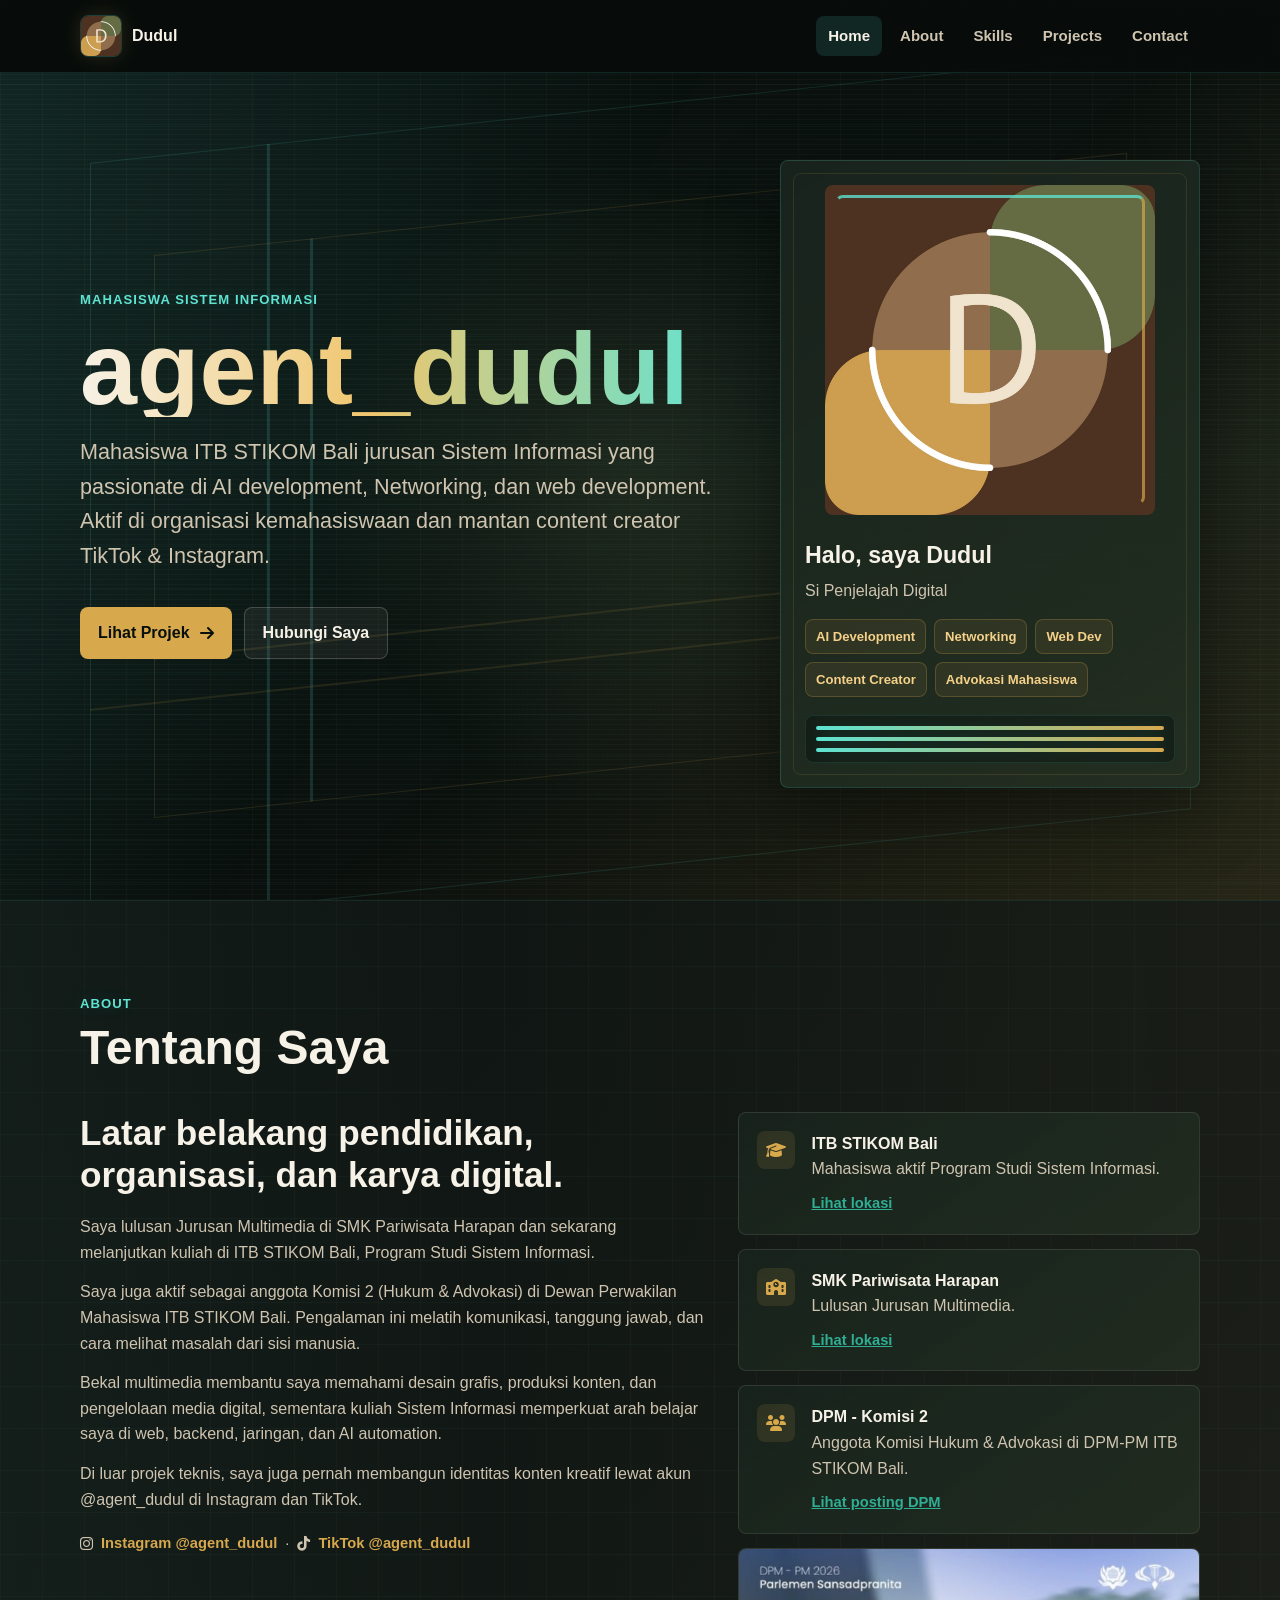
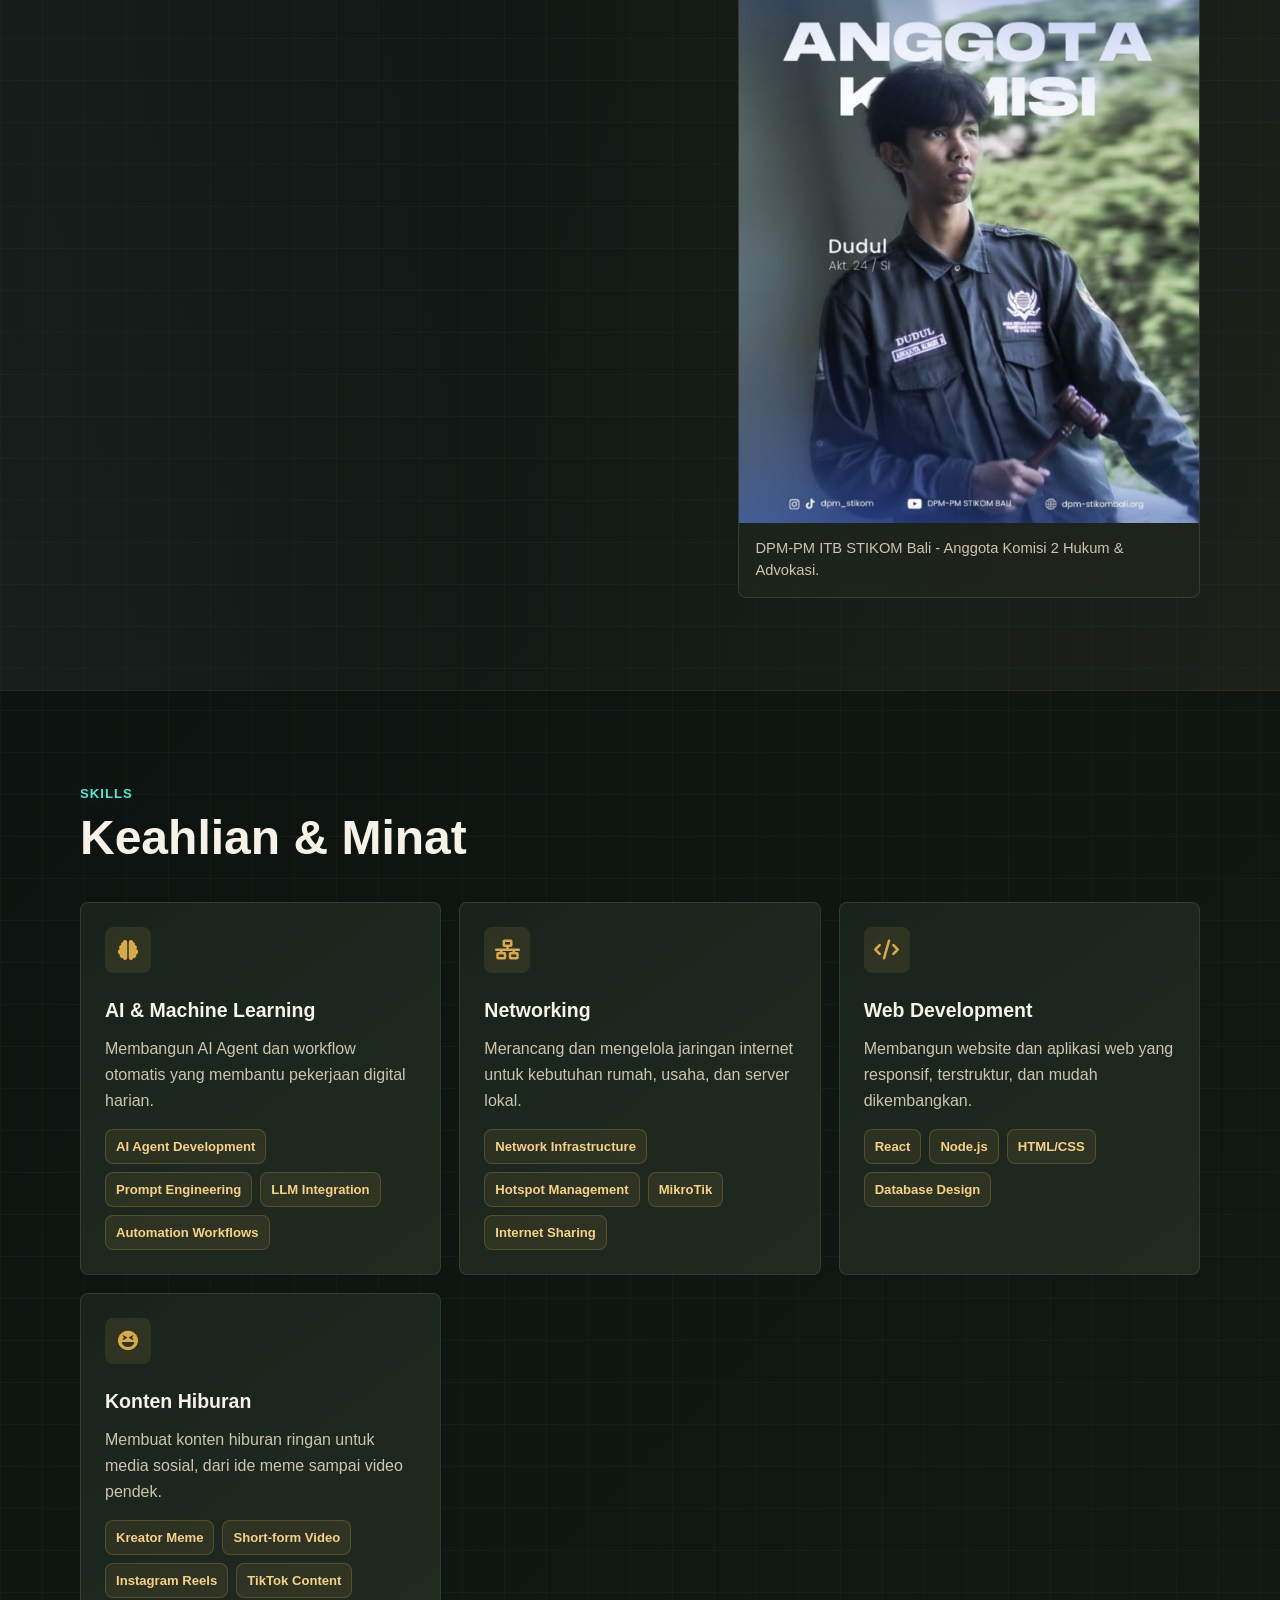
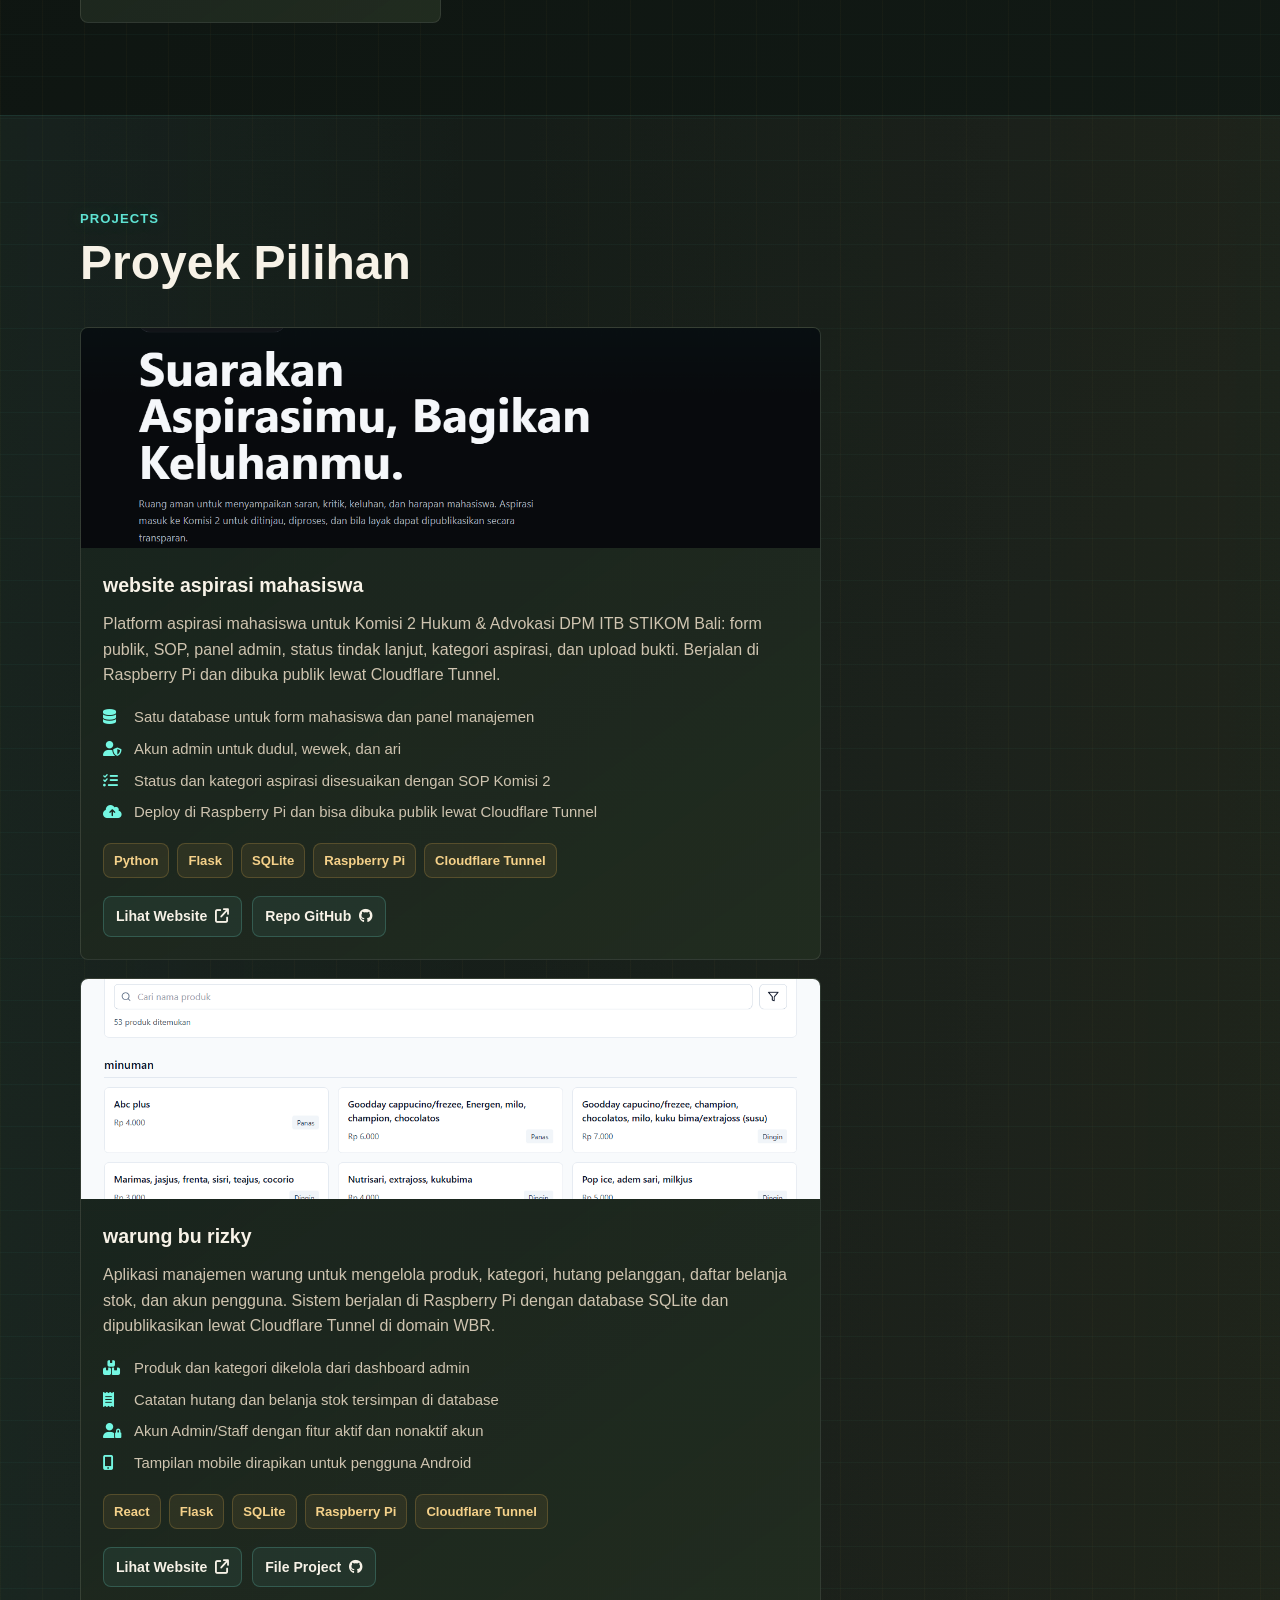
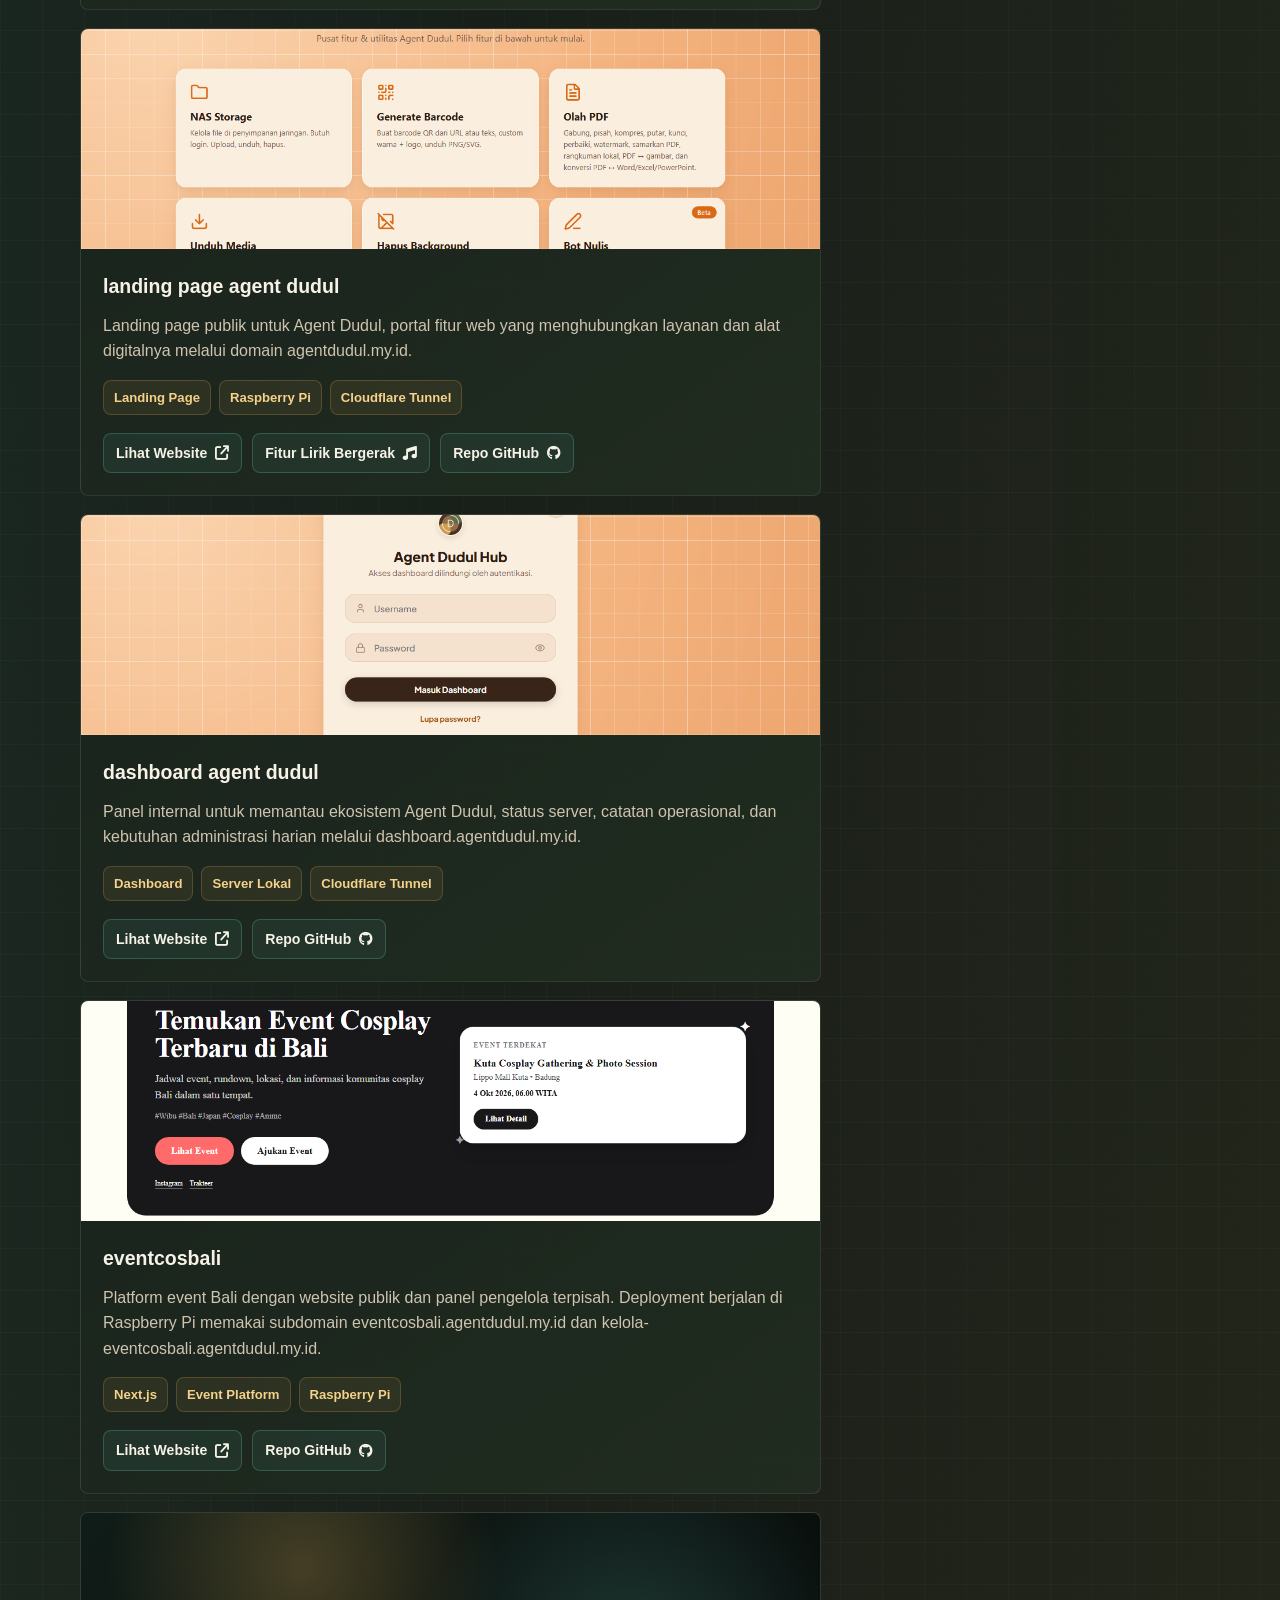
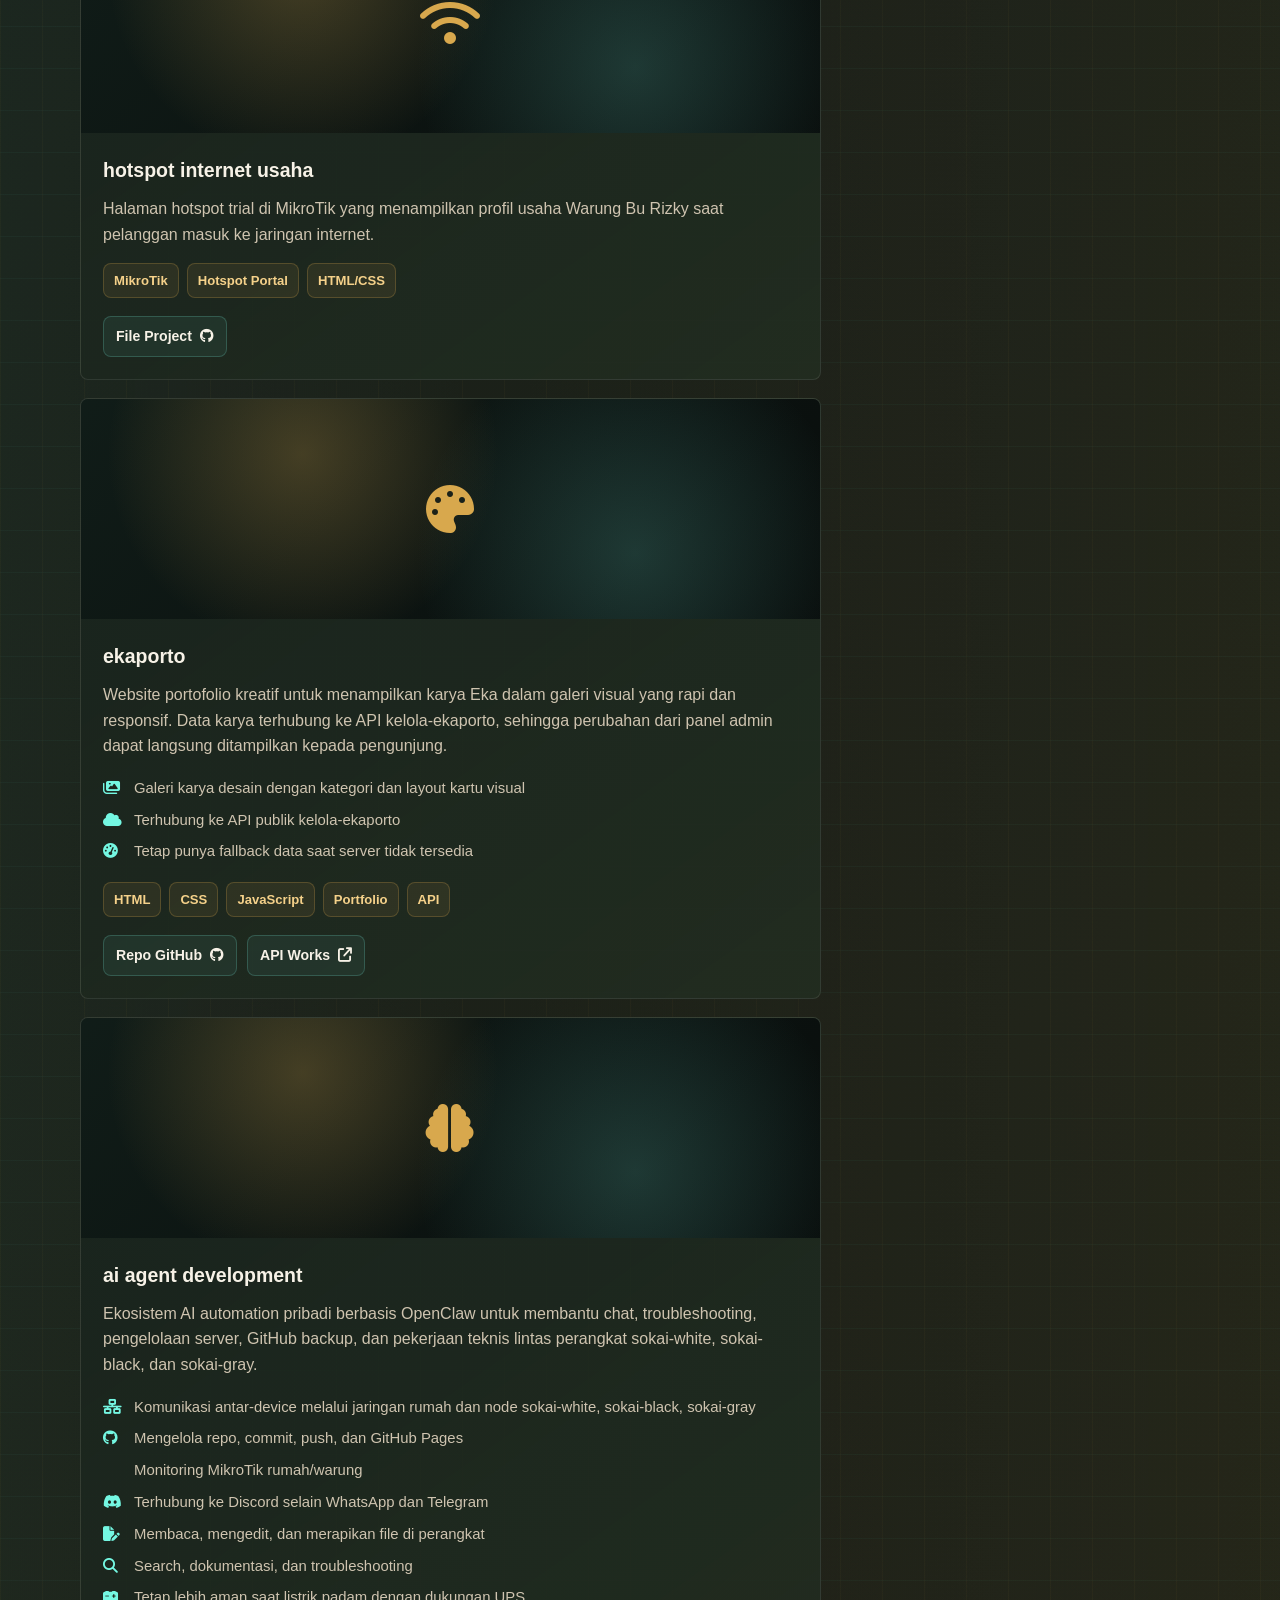
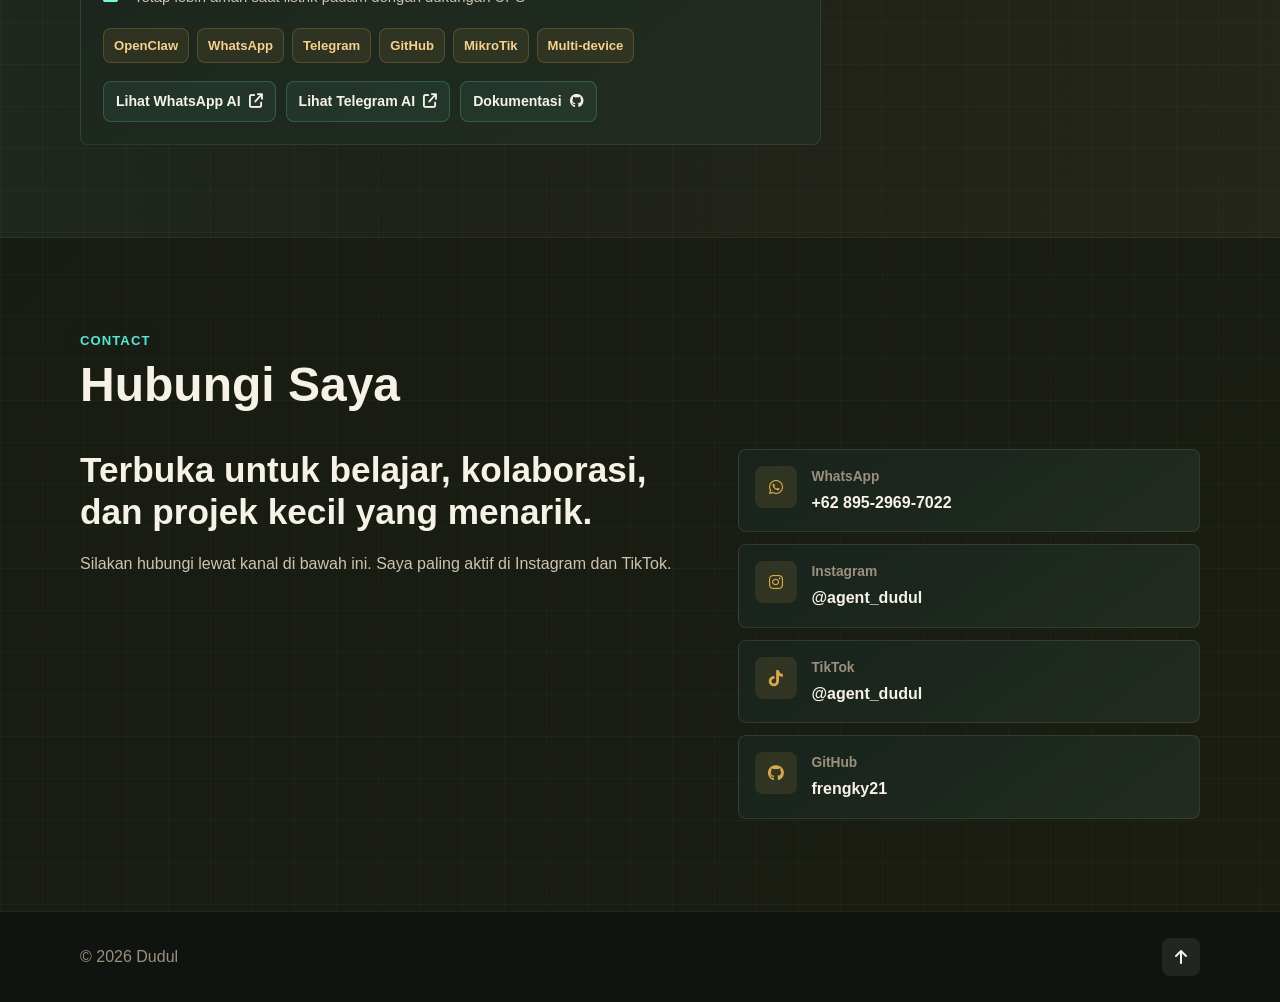
==== commit cd8e87d5: "design: tidy portfolio (antislop), add project previews, refresh content skill" ====
--- a/index.html
+++ b/index.html
@@ -101,15 +101,11 @@
                         <p>Saya juga aktif sebagai anggota Komisi 2 (Hukum & Advokasi) di Dewan Perwakilan Mahasiswa ITB STIKOM Bali. Pengalaman ini melatih komunikasi, tanggung jawab, dan cara melihat masalah dari sisi manusia.</p>
                         <p>Bekal multimedia membantu saya memahami desain grafis, produksi konten, dan pengelolaan media digital, sementara kuliah Sistem Informasi memperkuat arah belajar saya di web, backend, jaringan, dan AI automation.</p>
                         <p>Di luar projek teknis, saya juga pernah membangun identitas konten kreatif lewat akun @agent_dudul di Instagram dan TikTok.</p>
-                        <div class="content-inline">
-                            <h4>Karya Konten & Eksperimen Sosial Media</h4>
-                            <p>Eksperimen konten saya digabung ke bagian Tentang Saya agar portofolio lebih ringkas. Di sini saya menaruh pengalaman membangun persona digital dan eksplorasi cara komunikasi di Instagram serta TikTok.</p>
-                            <div class="content-inline-grid">
-                                <span><i class="fab fa-instagram" aria-hidden="true"></i> Instagram @agent_dudul</span>
-                                <span><i class="fab fa-tiktok" aria-hidden="true"></i> TikTok @agent_dudul</span>
-                                <span><i class="fas fa-pen-nib" aria-hidden="true"></i> Konten kreatif & eksperimen sosial</span>
-                            </div>
-                        </div>
+                        <p class="content-inline-note">
+                            <i class="fab fa-instagram" aria-hidden="true"></i> <a href="https://instagram.com/agent_dudul" target="_blank" rel="noreferrer">Instagram @agent_dudul</a>
+                            &middot;
+                            <i class="fab fa-tiktok" aria-hidden="true"></i> <a href="https://tiktok.com/@agent_dudul" target="_blank" rel="noreferrer">TikTok @agent_dudul</a>
+                        </p>
                     </div>
 
                     <div class="timeline">
@@ -193,14 +189,14 @@
                     </article>
 
                     <article class="skill-card">
-                        <i class="fas fa-masks-theater" aria-hidden="true"></i>
-                        <h3>Creative Content</h3>
-                        <p>Membuat konten pendek untuk media sosial dengan gaya visual dan copy yang mudah ditangkap.</p>
+                        <i class="fas fa-face-laugh-squint" aria-hidden="true"></i>
+                        <h3>Konten Hiburan</h3>
+                        <p>Membuat konten hiburan ringan untuk media sosial, dari ide meme sampai video pendek.</p>
                         <div class="tag-list">
+                            <span>Kreator Meme</span>
                             <span>Short-form Video</span>
                             <span>Instagram Reels</span>
                             <span>TikTok Content</span>
-                            <span>Copywriting</span>
                         </div>
                     </article>
                 </div>
@@ -216,7 +212,7 @@
 
                 <div class="projects-grid">
                     <article class="project-card featured-project">
-                        <div class="project-media project-icon-card"><i class="fas fa-comments" aria-hidden="true"></i></div>
+                        <div class="project-media project-screenshot"><img src="assets/projects/aspirasi-preview.png" alt="Tangkapan layar website aspirasi mahasiswa" loading="lazy"></div>
                         <div class="project-content">
                             <h3>website aspirasi mahasiswa</h3>
                             <p>Platform aspirasi mahasiswa untuk Komisi 2 Hukum & Advokasi DPM ITB STIKOM Bali: form publik, SOP, panel admin, status tindak lanjut, kategori aspirasi, dan upload bukti. Berjalan di Raspberry Pi dan dibuka publik lewat Cloudflare Tunnel.</p>
@@ -247,7 +243,7 @@
                     </article>
 
                     <article class="project-card featured-project">
-                        <div class="project-media project-icon-card"><i class="fas fa-store" aria-hidden="true"></i></div>
+                        <div class="project-media project-screenshot"><img src="assets/projects/wbr-preview.png" alt="Tangkapan layar aplikasi Warung Bu Rizky" loading="lazy"></div>
                         <div class="project-content">
                             <h3>warung bu rizky</h3>
                             <p>Aplikasi manajemen warung untuk mengelola produk, kategori, hutang pelanggan, daftar belanja stok, dan akun pengguna. Sistem berjalan di Raspberry Pi dengan database SQLite dan dipublikasikan lewat Cloudflare Tunnel di domain WBR.</p>
@@ -278,17 +274,17 @@
                     </article>
 
                                         <article class="project-card featured-project">
-                        <div class="project-media project-icon-card"><i class="fas fa-robot" aria-hidden="true"></i></div>
+                        <div class="project-media project-screenshot"><img src="assets/projects/agentdudul-preview.png" alt="Tangkapan layar landing page Agent Dudul" loading="lazy"></div>
                         <div class="project-content"><h3>landing page agent dudul</h3><p>Landing page publik untuk Agent Dudul, portal fitur web yang menghubungkan layanan dan alat digitalnya melalui domain agentdudul.my.id.</p><div class="tag-list"><span>Landing Page</span><span>Raspberry Pi</span><span>Cloudflare Tunnel</span></div><div class="project-links"><a href="https://agentdudul.my.id/" target="_blank" rel="noreferrer"><span>Lihat Website</span><i class="fas fa-arrow-up-right-from-square" aria-hidden="true"></i></a><a href="https://agentdudul.my.id/teks-lagu" target="_blank" rel="noreferrer"><span>Fitur Lirik Bergerak</span><i class="fas fa-music" aria-hidden="true"></i></a><a href="https://github.com/frengky21/agentdudul-main" target="_blank" rel="noreferrer"><span>Repo GitHub</span><i class="fab fa-github" aria-hidden="true"></i></a></div></div>
                     </article>
 
                     <article class="project-card featured-project">
-                        <div class="project-media project-icon-card"><i class="fas fa-chart-line" aria-hidden="true"></i></div>
+                        <div class="project-media project-screenshot"><img src="assets/projects/dashboard-preview.png" alt="Tangkapan layar halaman login dashboard Agent Dudul" loading="lazy"></div>
                         <div class="project-content"><h3>dashboard agent dudul</h3><p>Panel internal untuk memantau ekosistem Agent Dudul, status server, catatan operasional, dan kebutuhan administrasi harian melalui dashboard.agentdudul.my.id.</p><div class="tag-list"><span>Dashboard</span><span>Server Lokal</span><span>Cloudflare Tunnel</span></div><div class="project-links"><a href="https://dashboard.agentdudul.my.id/" target="_blank" rel="noreferrer"><span>Lihat Website</span><i class="fas fa-arrow-up-right-from-square" aria-hidden="true"></i></a><a href="https://github.com/frengky21/dashboard-agentdudul" target="_blank" rel="noreferrer"><span>Repo GitHub</span><i class="fab fa-github" aria-hidden="true"></i></a></div></div>
                     </article>
 
                     <article class="project-card featured-project">
-                        <div class="project-media project-icon-card"><i class="fas fa-calendar-check" aria-hidden="true"></i></div>
+                        <div class="project-media project-screenshot"><img src="assets/projects/eventcosbali-preview.png" alt="Tangkapan layar website Eventcosbali" loading="lazy"></div>
                         <div class="project-content"><h3>eventcosbali</h3><p>Platform event Bali dengan website publik dan panel pengelola terpisah. Deployment berjalan di Raspberry Pi memakai subdomain eventcosbali.agentdudul.my.id dan kelola-eventcosbali.agentdudul.my.id.</p><div class="tag-list"><span>Next.js</span><span>Event Platform</span><span>Raspberry Pi</span></div><div class="project-links"><a href="https://eventcosbali.agentdudul.my.id/" target="_blank" rel="noreferrer"><span>Lihat Website</span><i class="fas fa-arrow-up-right-from-square" aria-hidden="true"></i></a><a href="https://github.com/frengky21/eventcosbali" target="_blank" rel="noreferrer"><span>Repo GitHub</span><i class="fab fa-github" aria-hidden="true"></i></a></div></div>
                     </article>
 
--- a/styles.css
+++ b/styles.css
@@ -1134,46 +1134,22 @@
 
 
 
-.content-inline {
-    margin-top: 1.5rem;
-    padding: 1.25rem;
-    border-radius: 8px;
-    background:
-        linear-gradient(145deg, rgba(23, 35, 29, 0.86), rgba(36, 48, 34, 0.68)),
-        rgba(32, 39, 31, 0.72);
-    border: 1px solid rgba(247, 242, 231, 0.1);
-}
-
-.content-inline h4 {
-    margin: 0 0 0.65rem;
-    font-size: 1.05rem;
-    color: var(--text);
-}
-
-.content-inline p {
-    margin-bottom: 1rem;
+.content-inline-note {
+    margin-top: 1.25rem;
     color: var(--muted);
-}
-
-.content-inline-grid {
+    font-size: 0.92rem;
     display: flex;
     flex-wrap: wrap;
-    gap: 0.65rem;
-}
-
-.content-inline-grid span {
-    display: inline-flex;
-    align-items: center;
-    gap: 0.45rem;
-    padding: 0.55rem 0.78rem;
-    border-radius: 999px;
-    color: var(--text);
-    background: rgba(10, 15, 13, 0.58);
-    border: 1px solid rgba(247, 242, 231, 0.1);
-    font-size: 0.88rem;
-    font-weight: 800;
-}
-
-.content-inline-grid i {
-    color: var(--cyan);
-}
+    gap: 0.5rem;
+    align-items: center;
+}
+
+.content-inline-note a {
+    color: var(--gold);
+    text-decoration: none;
+    font-weight: 600;
+}
+
+.content-inline-note a:hover {
+    text-decoration: underline;
+}
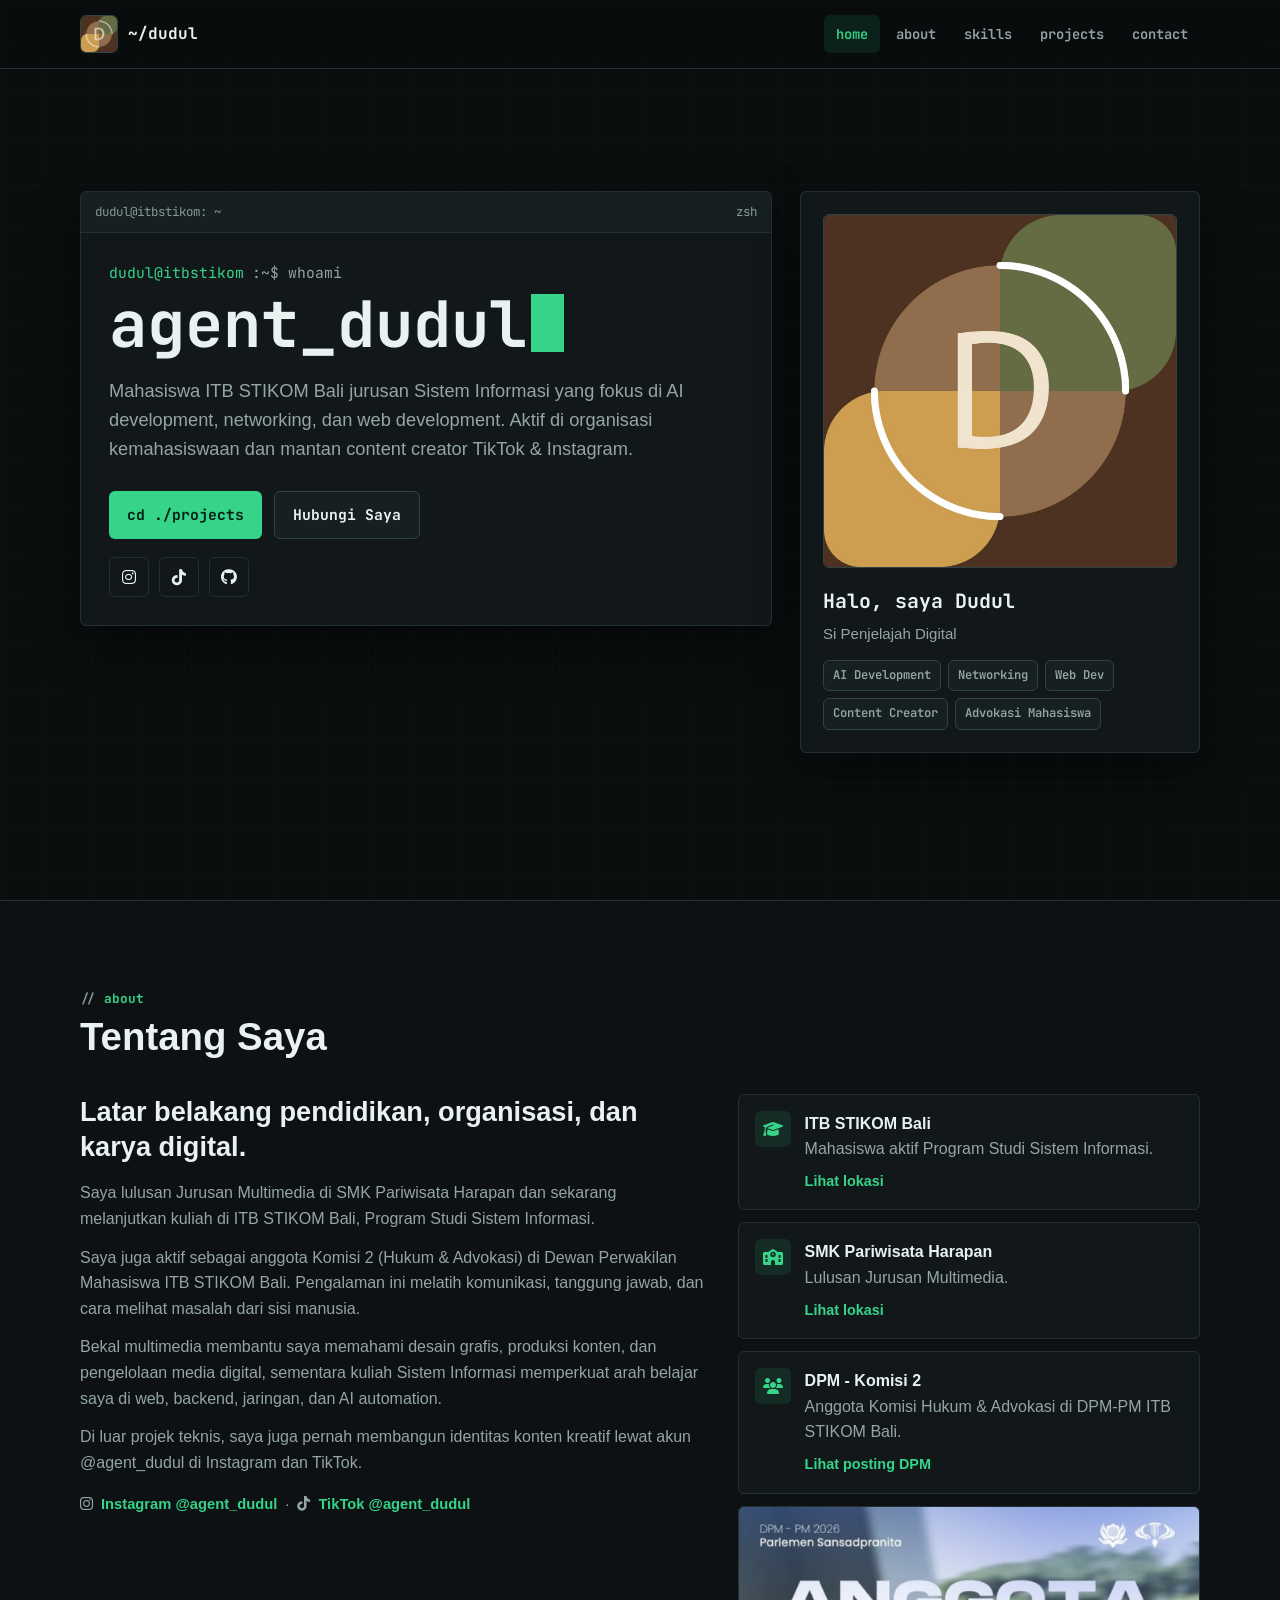
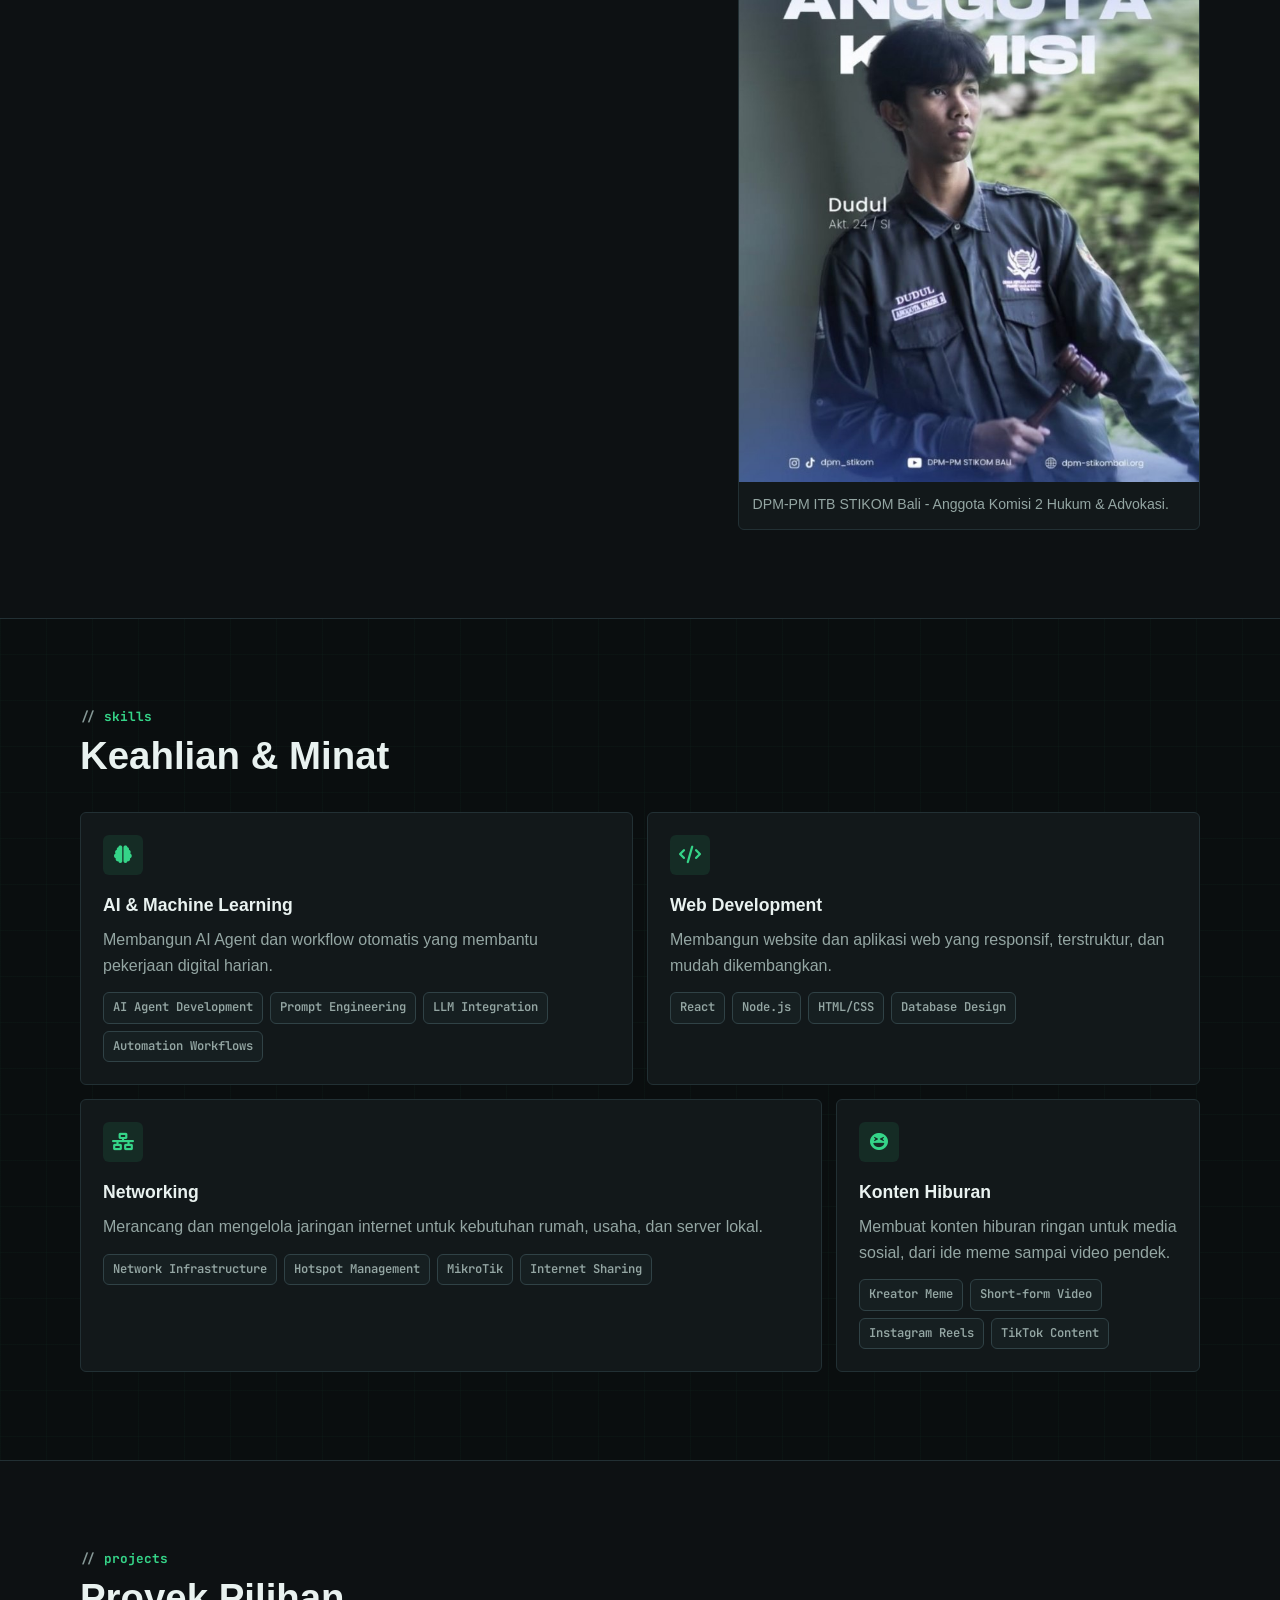
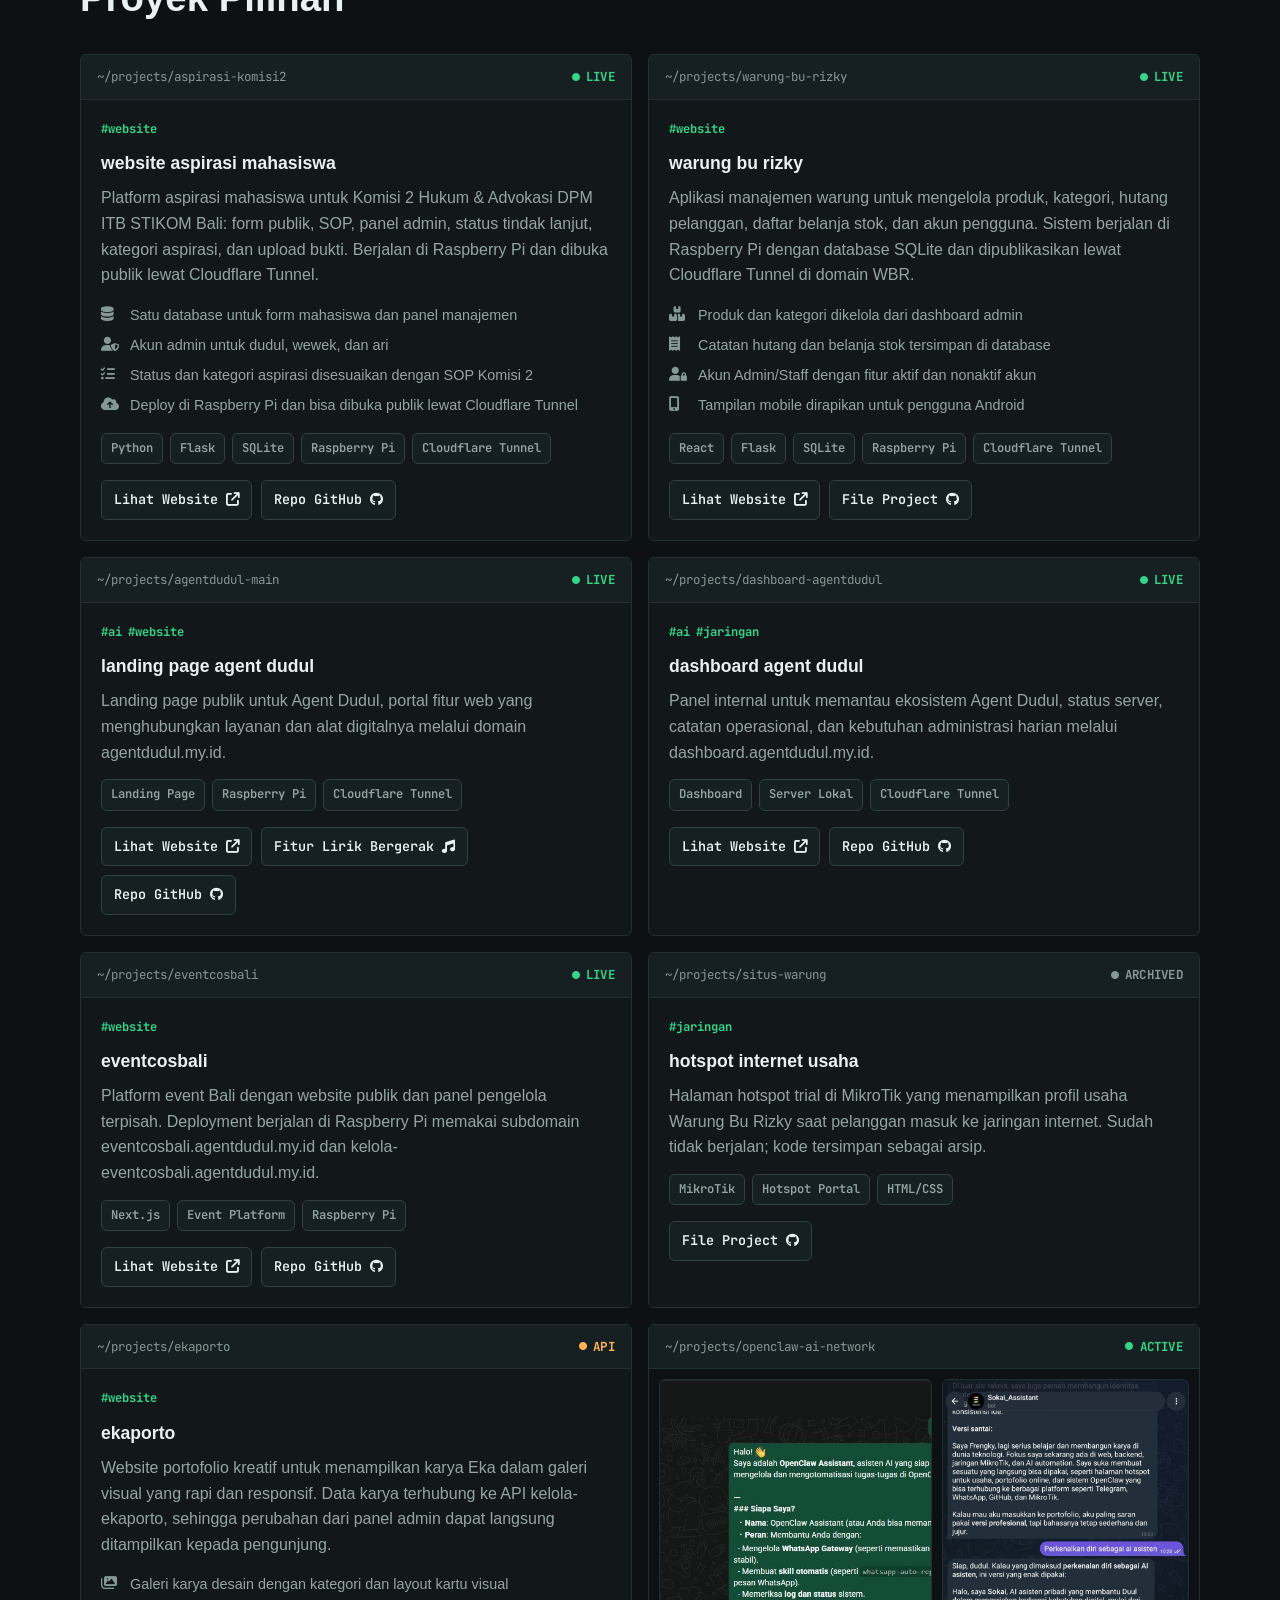
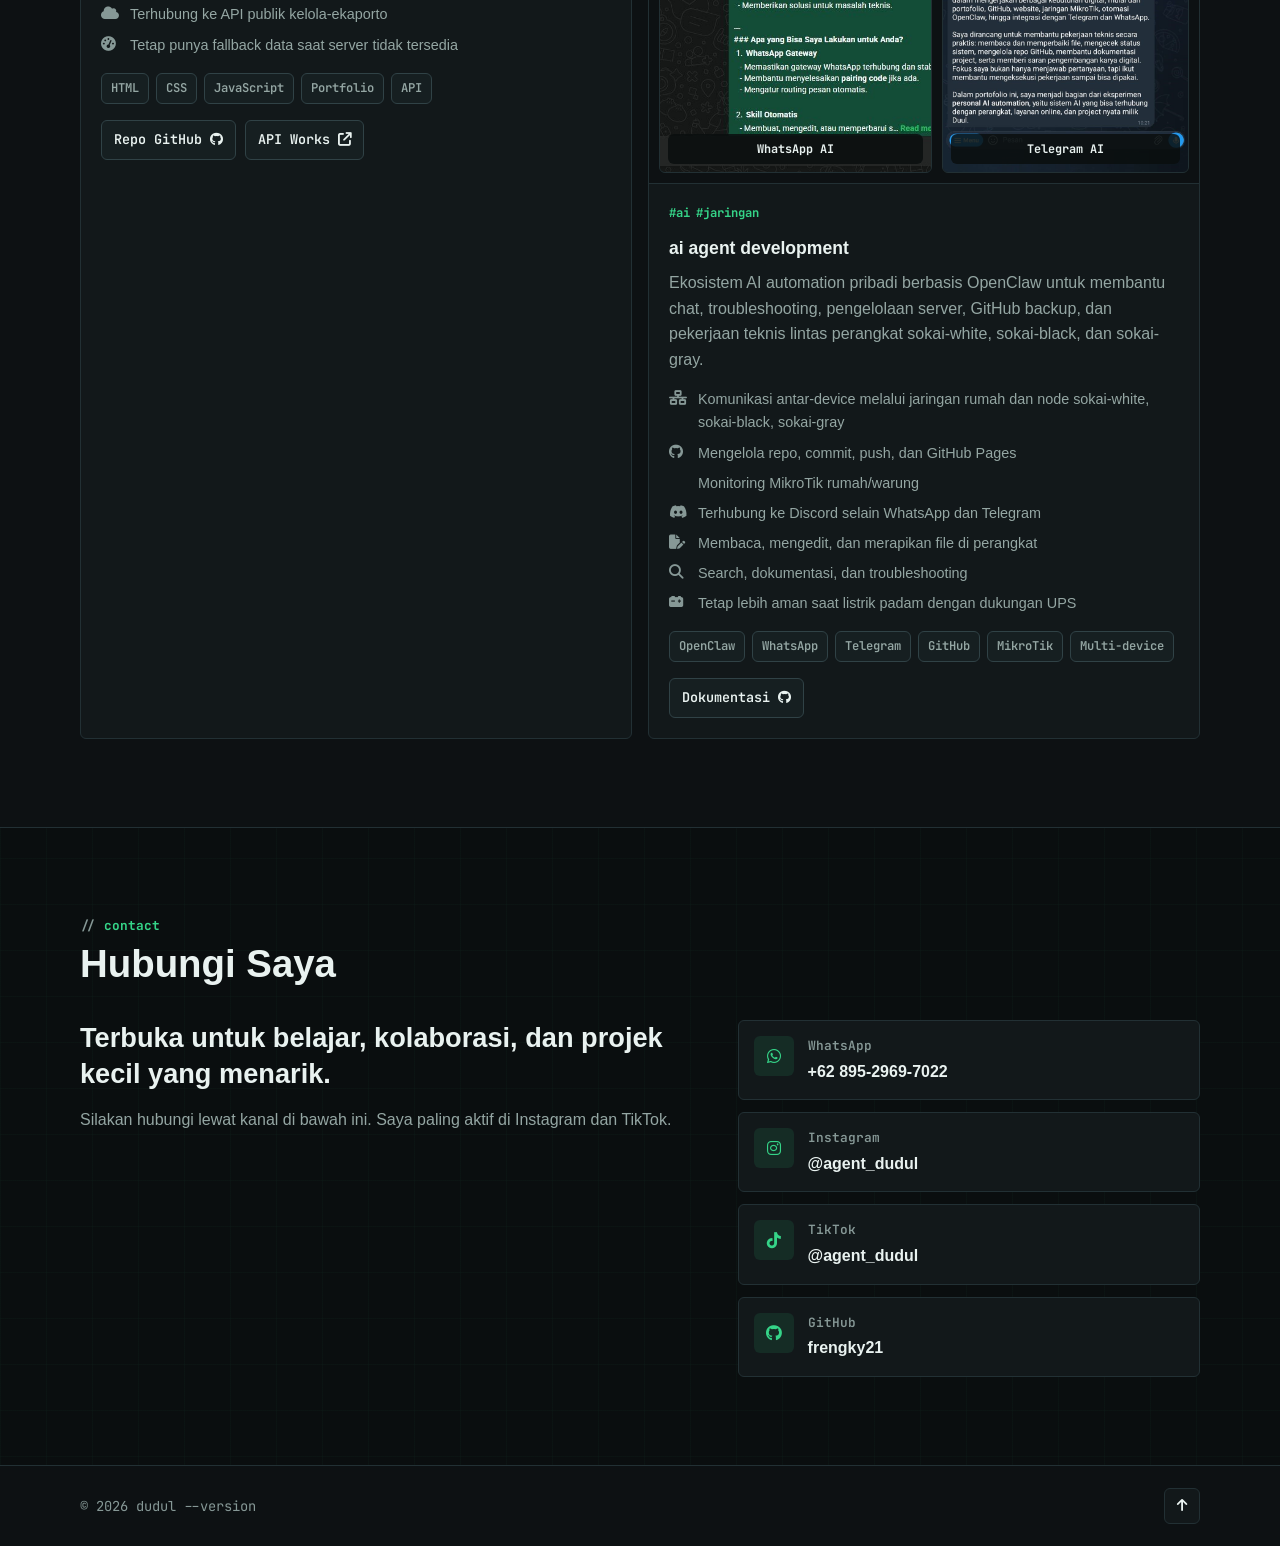
==== commit 707567fc: "design: rebuild portfolio in dark terminal style, drop broken previews" ====
--- a/index.html
+++ b/index.html
@@ -7,6 +7,9 @@
     <title>Dudul - Portofolio</title>
     <link rel="icon" type="image/png" href="assets/profile-logo.png">
     <link rel="stylesheet" href="https://cdnjs.cloudflare.com/ajax/libs/font-awesome/6.4.0/css/all.min.css">
+    <link rel="preconnect" href="https://fonts.googleapis.com">
+    <link rel="preconnect" href="https://fonts.gstatic.com" crossorigin>
+    <link href="https://fonts.googleapis.com/css2?family=JetBrains+Mono:wght@400;600;700;800&display=swap" rel="stylesheet">
     <link rel="stylesheet" href="styles.css">
 </head>
 <body>
@@ -14,15 +17,15 @@
         <div class="container nav-wrapper">
             <a class="brand" href="#home" aria-label="Kembali ke awal">
                 <img src="assets/profile-logo.png" alt="Logo Dudul" class="navbar-logo">
-                <span>Dudul</span>
+                <span>~/dudul</span>
             </a>
 
             <ul class="nav-menu" id="nav-menu">
-                <li><a href="#home" class="nav-link active">Home</a></li>
-                <li><a href="#about" class="nav-link">About</a></li>
-                <li><a href="#skills" class="nav-link">Skills</a></li>
-                <li><a href="#projects" class="nav-link">Projects</a></li>
-                <li><a href="#contact" class="nav-link">Contact</a></li>
+                <li><a href="#home" class="nav-link active">home</a></li>
+                <li><a href="#about" class="nav-link">about</a></li>
+                <li><a href="#skills" class="nav-link">skills</a></li>
+                <li><a href="#projects" class="nav-link">projects</a></li>
+                <li><a href="#contact" class="nav-link">contact</a></li>
             </ul>
 
             <button class="hamburger" type="button" aria-label="Buka menu" aria-controls="nav-menu" aria-expanded="false">
@@ -35,31 +38,37 @@
 
     <main>
         <section id="home" class="hero">
-            <div class="hero-bg" aria-hidden="true"></div>
             <div class="container hero-grid">
                 <div class="hero-copy">
-                    <p class="eyebrow">MAHASISWA SISTEM INFORMASI</p>
-                    <h1>agent_dudul</h1>
-                    <p class="hero-subtitle">Mahasiswa ITB STIKOM Bali jurusan Sistem Informasi yang passionate di AI development, Networking, dan web development. Aktif di organisasi kemahasiswaan dan mantan content creator TikTok & Instagram.</p>
-                    <div class="hero-actions">
-                        <a href="#projects" class="btn btn-primary">
-                            <span>Lihat Projek</span>
-                            <i class="fas fa-arrow-right" aria-hidden="true"></i>
-                        </a>
-                        <a href="#contact" class="btn btn-secondary">
-                            <span>Hubungi Saya</span>
-                        </a>
-                    </div>
-                    <div class="hero-socials" aria-label="Media sosial" style="display: none;">
-                        <a href="https://instagram.com/agent_dudul" target="_blank" rel="noreferrer" aria-label="Instagram agent_dudul">
-                            <i class="fab fa-instagram" aria-hidden="true"></i>
-                        </a>
-                        <a href="https://tiktok.com/@agent_dudul" target="_blank" rel="noreferrer" aria-label="TikTok agent_dudul">
-                            <i class="fab fa-tiktok" aria-hidden="true"></i>
-                        </a>
-                        <a href="https://github.com/frengky21" target="_blank" rel="noreferrer" aria-label="GitHub frengky21">
-                            <i class="fab fa-github" aria-hidden="true"></i>
-                        </a>
+                    <div class="terminal-card">
+                        <div class="terminal-bar">
+                            <span>dudul@itbstikom: ~</span>
+                            <span>zsh</span>
+                        </div>
+                        <div class="terminal-body">
+                            <p class="prompt-line"><span class="prompt-user">dudul@itbstikom</span><span>:~$ whoami</span></p>
+                            <h1>agent_dudul<span class="cursor" aria-hidden="true"></span></h1>
+                            <p class="hero-subtitle">Mahasiswa ITB STIKOM Bali jurusan Sistem Informasi yang fokus di AI development, networking, dan web development. Aktif di organisasi kemahasiswaan dan mantan content creator TikTok & Instagram.</p>
+                            <div class="hero-actions">
+                                <a href="#projects" class="btn btn-primary">
+                                    <span>cd ./projects</span>
+                                </a>
+                                <a href="#contact" class="btn btn-secondary">
+                                    <span>Hubungi Saya</span>
+                                </a>
+                            </div>
+                            <div class="hero-socials" aria-label="Media sosial">
+                                <a href="https://instagram.com/agent_dudul" target="_blank" rel="noreferrer" aria-label="Instagram agent_dudul">
+                                    <i class="fab fa-instagram" aria-hidden="true"></i>
+                                </a>
+                                <a href="https://tiktok.com/@agent_dudul" target="_blank" rel="noreferrer" aria-label="TikTok agent_dudul">
+                                    <i class="fab fa-tiktok" aria-hidden="true"></i>
+                                </a>
+                                <a href="https://github.com/frengky21" target="_blank" rel="noreferrer" aria-label="GitHub frengky21">
+                                    <i class="fab fa-github" aria-hidden="true"></i>
+                                </a>
+                            </div>
+                        </div>
                     </div>
                 </div>
 
@@ -77,11 +86,6 @@
                             <span>Content Creator</span>
                             <span>Advokasi Mahasiswa</span>
                         </div>
-                        <div class="signal-meter" aria-hidden="true">
-                            <span></span>
-                            <span></span>
-                            <span></span>
-                        </div>
                     </div>
                 </div>
             </div>
@@ -90,7 +94,7 @@
         <section id="about" class="about section-band">
             <div class="container">
                 <div class="section-header">
-                    <p class="eyebrow">About</p>
+                    <p class="eyebrow">about</p>
                     <h2>Tentang Saya</h2>
                 </div>
 
@@ -147,7 +151,7 @@
         <section id="skills" class="skills">
             <div class="container">
                 <div class="section-header">
-                    <p class="eyebrow">Skills</p>
+                    <p class="eyebrow">skills</p>
                     <h2>Keahlian & Minat</h2>
                 </div>
 
@@ -165,6 +169,18 @@
                     </article>
 
                     <article class="skill-card">
+                        <i class="fas fa-code" aria-hidden="true"></i>
+                        <h3>Web Development</h3>
+                        <p>Membangun website dan aplikasi web yang responsif, terstruktur, dan mudah dikembangkan.</p>
+                        <div class="tag-list">
+                            <span>React</span>
+                            <span>Node.js</span>
+                            <span>HTML/CSS</span>
+                            <span>Database Design</span>
+                        </div>
+                    </article>
+
+                    <article class="skill-card">
                         <i class="fas fa-network-wired" aria-hidden="true"></i>
                         <h3>Networking</h3>
                         <p>Merancang dan mengelola jaringan internet untuk kebutuhan rumah, usaha, dan server lokal.</p>
@@ -173,18 +189,6 @@
                             <span>Hotspot Management</span>
                             <span>MikroTik</span>
                             <span>Internet Sharing</span>
-                        </div>
-                    </article>
-
-                    <article class="skill-card">
-                        <i class="fas fa-code" aria-hidden="true"></i>
-                        <h3>Web Development</h3>
-                        <p>Membangun website dan aplikasi web yang responsif, terstruktur, dan mudah dikembangkan.</p>
-                        <div class="tag-list">
-                            <span>React</span>
-                            <span>Node.js</span>
-                            <span>HTML/CSS</span>
-                            <span>Database Design</span>
                         </div>
                     </article>
 
@@ -206,14 +210,18 @@
         <section id="projects" class="projects section-band">
             <div class="container">
                 <div class="section-header">
-                    <p class="eyebrow">Projects</p>
+                    <p class="eyebrow">projects</p>
                     <h2>Proyek Pilihan</h2>
                 </div>
 
                 <div class="projects-grid">
-                    <article class="project-card featured-project">
-                        <div class="project-media project-screenshot"><img src="assets/projects/aspirasi-preview.png" alt="Tangkapan layar website aspirasi mahasiswa" loading="lazy"></div>
-                        <div class="project-content">
+                    <article class="project-card">
+                        <div class="project-head">
+                            <span class="project-path mono">~/projects/aspirasi-komisi2</span>
+                            <span class="project-status is-live"><i class="fas fa-circle" aria-hidden="true"></i>LIVE</span>
+                        </div>
+                        <div class="project-content">
+                            <div class="project-cats"><span class="cat-tag">#website</span></div>
                             <h3>website aspirasi mahasiswa</h3>
                             <p>Platform aspirasi mahasiswa untuk Komisi 2 Hukum & Advokasi DPM ITB STIKOM Bali: form publik, SOP, panel admin, status tindak lanjut, kategori aspirasi, dan upload bukti. Berjalan di Raspberry Pi dan dibuka publik lewat Cloudflare Tunnel.</p>
                             <div class="project-highlights">
@@ -242,9 +250,13 @@
                         </div>
                     </article>
 
-                    <article class="project-card featured-project">
-                        <div class="project-media project-screenshot"><img src="assets/projects/wbr-preview.png" alt="Tangkapan layar aplikasi Warung Bu Rizky" loading="lazy"></div>
-                        <div class="project-content">
+                    <article class="project-card">
+                        <div class="project-head">
+                            <span class="project-path mono">~/projects/warung-bu-rizky</span>
+                            <span class="project-status is-live"><i class="fas fa-circle" aria-hidden="true"></i>LIVE</span>
+                        </div>
+                        <div class="project-content">
+                            <div class="project-cats"><span class="cat-tag">#website</span></div>
                             <h3>warung bu rizky</h3>
                             <p>Aplikasi manajemen warung untuk mengelola produk, kategori, hutang pelanggan, daftar belanja stok, dan akun pengguna. Sistem berjalan di Raspberry Pi dengan database SQLite dan dipublikasikan lewat Cloudflare Tunnel di domain WBR.</p>
                             <div class="project-highlights">
@@ -273,26 +285,100 @@
                         </div>
                     </article>
 
-                                        <article class="project-card featured-project">
-                        <div class="project-media project-screenshot"><img src="assets/projects/agentdudul-preview.png" alt="Tangkapan layar landing page Agent Dudul" loading="lazy"></div>
-                        <div class="project-content"><h3>landing page agent dudul</h3><p>Landing page publik untuk Agent Dudul, portal fitur web yang menghubungkan layanan dan alat digitalnya melalui domain agentdudul.my.id.</p><div class="tag-list"><span>Landing Page</span><span>Raspberry Pi</span><span>Cloudflare Tunnel</span></div><div class="project-links"><a href="https://agentdudul.my.id/" target="_blank" rel="noreferrer"><span>Lihat Website</span><i class="fas fa-arrow-up-right-from-square" aria-hidden="true"></i></a><a href="https://agentdudul.my.id/teks-lagu" target="_blank" rel="noreferrer"><span>Fitur Lirik Bergerak</span><i class="fas fa-music" aria-hidden="true"></i></a><a href="https://github.com/frengky21/agentdudul-main" target="_blank" rel="noreferrer"><span>Repo GitHub</span><i class="fab fa-github" aria-hidden="true"></i></a></div></div>
-                    </article>
-
-                    <article class="project-card featured-project">
-                        <div class="project-media project-screenshot"><img src="assets/projects/dashboard-preview.png" alt="Tangkapan layar halaman login dashboard Agent Dudul" loading="lazy"></div>
-                        <div class="project-content"><h3>dashboard agent dudul</h3><p>Panel internal untuk memantau ekosistem Agent Dudul, status server, catatan operasional, dan kebutuhan administrasi harian melalui dashboard.agentdudul.my.id.</p><div class="tag-list"><span>Dashboard</span><span>Server Lokal</span><span>Cloudflare Tunnel</span></div><div class="project-links"><a href="https://dashboard.agentdudul.my.id/" target="_blank" rel="noreferrer"><span>Lihat Website</span><i class="fas fa-arrow-up-right-from-square" aria-hidden="true"></i></a><a href="https://github.com/frengky21/dashboard-agentdudul" target="_blank" rel="noreferrer"><span>Repo GitHub</span><i class="fab fa-github" aria-hidden="true"></i></a></div></div>
-                    </article>
-
-                    <article class="project-card featured-project">
-                        <div class="project-media project-screenshot"><img src="assets/projects/eventcosbali-preview.png" alt="Tangkapan layar website Eventcosbali" loading="lazy"></div>
-                        <div class="project-content"><h3>eventcosbali</h3><p>Platform event Bali dengan website publik dan panel pengelola terpisah. Deployment berjalan di Raspberry Pi memakai subdomain eventcosbali.agentdudul.my.id dan kelola-eventcosbali.agentdudul.my.id.</p><div class="tag-list"><span>Next.js</span><span>Event Platform</span><span>Raspberry Pi</span></div><div class="project-links"><a href="https://eventcosbali.agentdudul.my.id/" target="_blank" rel="noreferrer"><span>Lihat Website</span><i class="fas fa-arrow-up-right-from-square" aria-hidden="true"></i></a><a href="https://github.com/frengky21/eventcosbali" target="_blank" rel="noreferrer"><span>Repo GitHub</span><i class="fab fa-github" aria-hidden="true"></i></a></div></div>
-                    </article>
-
-                    <article class="project-card featured-project">
-                        <div class="project-media project-icon-card"><i class="fas fa-wifi" aria-hidden="true"></i></div>
-                        <div class="project-content">
+                    <article class="project-card">
+                        <div class="project-head">
+                            <span class="project-path mono">~/projects/agentdudul-main</span>
+                            <span class="project-status is-live"><i class="fas fa-circle" aria-hidden="true"></i>LIVE</span>
+                        </div>
+                        <div class="project-content">
+                            <div class="project-cats"><span class="cat-tag">#ai</span> <span class="cat-tag">#website</span></div>
+                            <h3>landing page agent dudul</h3>
+                            <p>Landing page publik untuk Agent Dudul, portal fitur web yang menghubungkan layanan dan alat digitalnya melalui domain agentdudul.my.id.</p>
+                            <div class="tag-list">
+                                <span>Landing Page</span>
+                                <span>Raspberry Pi</span>
+                                <span>Cloudflare Tunnel</span>
+                            </div>
+                            <div class="project-links">
+                                <a href="https://agentdudul.my.id/" target="_blank" rel="noreferrer">
+                                    <span>Lihat Website</span>
+                                    <i class="fas fa-arrow-up-right-from-square" aria-hidden="true"></i>
+                                </a>
+                                <a href="https://agentdudul.my.id/teks-lagu" target="_blank" rel="noreferrer">
+                                    <span>Fitur Lirik Bergerak</span>
+                                    <i class="fas fa-music" aria-hidden="true"></i>
+                                </a>
+                                <a href="https://github.com/frengky21/agentdudul-main" target="_blank" rel="noreferrer">
+                                    <span>Repo GitHub</span>
+                                    <i class="fab fa-github" aria-hidden="true"></i>
+                                </a>
+                            </div>
+                        </div>
+                    </article>
+
+                    <article class="project-card">
+                        <div class="project-head">
+                            <span class="project-path mono">~/projects/dashboard-agentdudul</span>
+                            <span class="project-status is-live"><i class="fas fa-circle" aria-hidden="true"></i>LIVE</span>
+                        </div>
+                        <div class="project-content">
+                            <div class="project-cats"><span class="cat-tag">#ai</span> <span class="cat-tag">#jaringan</span></div>
+                            <h3>dashboard agent dudul</h3>
+                            <p>Panel internal untuk memantau ekosistem Agent Dudul, status server, catatan operasional, dan kebutuhan administrasi harian melalui dashboard.agentdudul.my.id.</p>
+                            <div class="tag-list">
+                                <span>Dashboard</span>
+                                <span>Server Lokal</span>
+                                <span>Cloudflare Tunnel</span>
+                            </div>
+                            <div class="project-links">
+                                <a href="https://dashboard.agentdudul.my.id/" target="_blank" rel="noreferrer">
+                                    <span>Lihat Website</span>
+                                    <i class="fas fa-arrow-up-right-from-square" aria-hidden="true"></i>
+                                </a>
+                                <a href="https://github.com/frengky21/dashboard-agentdudul" target="_blank" rel="noreferrer">
+                                    <span>Repo GitHub</span>
+                                    <i class="fab fa-github" aria-hidden="true"></i>
+                                </a>
+                            </div>
+                        </div>
+                    </article>
+
+                    <article class="project-card">
+                        <div class="project-head">
+                            <span class="project-path mono">~/projects/eventcosbali</span>
+                            <span class="project-status is-live"><i class="fas fa-circle" aria-hidden="true"></i>LIVE</span>
+                        </div>
+                        <div class="project-content">
+                            <div class="project-cats"><span class="cat-tag">#website</span></div>
+                            <h3>eventcosbali</h3>
+                            <p>Platform event Bali dengan website publik dan panel pengelola terpisah. Deployment berjalan di Raspberry Pi memakai subdomain eventcosbali.agentdudul.my.id dan kelola-eventcosbali.agentdudul.my.id.</p>
+                            <div class="tag-list">
+                                <span>Next.js</span>
+                                <span>Event Platform</span>
+                                <span>Raspberry Pi</span>
+                            </div>
+                            <div class="project-links">
+                                <a href="https://eventcosbali.agentdudul.my.id/" target="_blank" rel="noreferrer">
+                                    <span>Lihat Website</span>
+                                    <i class="fas fa-arrow-up-right-from-square" aria-hidden="true"></i>
+                                </a>
+                                <a href="https://github.com/frengky21/eventcosbali" target="_blank" rel="noreferrer">
+                                    <span>Repo GitHub</span>
+                                    <i class="fab fa-github" aria-hidden="true"></i>
+                                </a>
+                            </div>
+                        </div>
+                    </article>
+
+                    <article class="project-card">
+                        <div class="project-head">
+                            <span class="project-path mono">~/projects/situs-warung</span>
+                            <span class="project-status is-archived"><i class="fas fa-circle" aria-hidden="true"></i>ARCHIVED</span>
+                        </div>
+                        <div class="project-content">
+                            <div class="project-cats"><span class="cat-tag">#jaringan</span></div>
                             <h3>hotspot internet usaha</h3>
-                            <p>Halaman hotspot trial di MikroTik yang menampilkan profil usaha Warung Bu Rizky saat pelanggan masuk ke jaringan internet.</p>
+                            <p>Halaman hotspot trial di MikroTik yang menampilkan profil usaha Warung Bu Rizky saat pelanggan masuk ke jaringan internet. Sudah tidak berjalan; kode tersimpan sebagai arsip.</p>
                             <div class="tag-list">
                                 <span>MikroTik</span>
                                 <span>Hotspot Portal</span>
@@ -307,9 +393,13 @@
                         </div>
                     </article>
 
-                    <article class="project-card featured-project">
-                        <div class="project-media project-icon-card"><i class="fas fa-palette" aria-hidden="true"></i></div>
-                        <div class="project-content">
+                    <article class="project-card">
+                        <div class="project-head">
+                            <span class="project-path mono">~/projects/ekaporto</span>
+                            <span class="project-status is-api"><i class="fas fa-circle" aria-hidden="true"></i>API</span>
+                        </div>
+                        <div class="project-content">
+                            <div class="project-cats"><span class="cat-tag">#website</span></div>
                             <h3>ekaporto</h3>
                             <p>Website portofolio kreatif untuk menampilkan karya Eka dalam galeri visual yang rapi dan responsif. Data karya terhubung ke API kelola-ekaporto, sehingga perubahan dari panel admin dapat langsung ditampilkan kepada pengunjung.</p>
                             <div class="project-highlights">
@@ -337,9 +427,23 @@
                         </div>
                     </article>
 
-                    <article class="project-card featured-project ai-agent-project">
-                        <div class="project-media project-icon-card ai-agent-icon-card"><i class="fas fa-brain" aria-hidden="true"></i></div>
-                        <div class="project-content">
+                    <article class="project-card ai-agent-project">
+                        <div class="project-head">
+                            <span class="project-path mono">~/projects/openclaw-ai-network</span>
+                            <span class="project-status is-live"><i class="fas fa-circle" aria-hidden="true"></i>ACTIVE</span>
+                        </div>
+                        <div class="ai-agent-shots">
+                            <a href="assets/projects/ai-agent-whatsapp-laptop.jpg" target="_blank" rel="noreferrer">
+                                <img src="assets/projects/ai-agent-whatsapp-laptop.jpg" alt="AI Agent lewat WhatsApp di laptop" loading="lazy">
+                                <span>WhatsApp AI</span>
+                            </a>
+                            <a href="assets/projects/ai-agent-telegram-pc.jpg" target="_blank" rel="noreferrer">
+                                <img src="assets/projects/ai-agent-telegram-pc.jpg" alt="AI Agent lewat Telegram di PC" loading="lazy">
+                                <span>Telegram AI</span>
+                            </a>
+                        </div>
+                        <div class="project-content">
+                            <div class="project-cats"><span class="cat-tag">#ai</span> <span class="cat-tag">#jaringan</span></div>
                             <h3>ai agent development</h3>
                             <p>Ekosistem AI automation pribadi berbasis OpenClaw untuk membantu chat, troubleshooting, pengelolaan server, GitHub backup, dan pekerjaan teknis lintas perangkat sokai-white, sokai-black, dan sokai-gray.</p>
                             <div class="project-highlights">
@@ -360,14 +464,6 @@
                                 <span>Multi-device</span>
                             </div>
                             <div class="project-links">
-                                <a href="assets/projects/ai-agent-whatsapp-laptop.jpg" target="_blank" rel="noreferrer">
-                                    <span>Lihat WhatsApp AI</span>
-                                    <i class="fas fa-arrow-up-right-from-square" aria-hidden="true"></i>
-                                </a>
-                                <a href="assets/projects/ai-agent-telegram-pc.jpg" target="_blank" rel="noreferrer">
-                                    <span>Lihat Telegram AI</span>
-                                    <i class="fas fa-arrow-up-right-from-square" aria-hidden="true"></i>
-                                </a>
                                 <a href="https://github.com/frengky21/portofolio/tree/main/projects/openclaw-ai-network" target="_blank" rel="noreferrer">
                                     <span>Dokumentasi</span>
                                     <i class="fab fa-github" aria-hidden="true"></i>
@@ -375,7 +471,6 @@
                             </div>
                         </div>
                     </article>
-
                 </div>
             </div>
         </section>
@@ -383,7 +478,7 @@
         <section id="contact" class="contact">
             <div class="container">
                 <div class="section-header">
-                    <p class="eyebrow">Contact</p>
+                    <p class="eyebrow">contact</p>
                     <h2>Hubungi Saya</h2>
                 </div>
 
@@ -422,7 +517,7 @@
 
     <footer class="footer">
         <div class="container footer-content">
-            <p>&copy; <span id="year"></span> Dudul</p>
+            <p>&copy; <span id="year"></span> dudul --version</p>
             <a href="#home" class="back-to-top" aria-label="Kembali ke atas">
                 <i class="fas fa-arrow-up" aria-hidden="true"></i>
             </a>
--- a/styles.css
+++ b/styles.css
@@ -1,22 +1,20 @@
 :root {
-    --bg: #0a0f0d;
-    --bg-soft: #101915;
-    --panel: #17231d;
-    --panel-strong: #243022;
-    --line: #395042;
-    --text: #f7f2e7;
-    --muted: #cfc4b0;
-    --muted-2: #9c907d;
-    --gold: #d8a84d;
-    --sage: #718053;
-    --clay: #8e6242;
-    --cyan: #5fe3d3;
-    --teal: #2fae94;
-    --aqua: #74f7e2;
-    --ink: #08100d;
-    --shadow: 0 24px 70px rgba(0, 0, 0, 0.38);
-    --glow: 0 0 34px rgba(95, 227, 211, 0.22);
-    --transition: 180ms ease;
+    --bg: #0a0e0f;
+    --bg-soft: #0d1113;
+    --panel: #12181a;
+    --panel-strong: #161f21;
+    --border: #223034;
+    --border-strong: #304246;
+    --text: #e9f2f0;
+    --muted: #94a6a3;
+    --muted-2: #869896;
+    --accent: #35d488;
+    --accent-ink: #062016;
+    --accent-warm: #ffb454;
+    --shadow: 0 20px 50px rgba(0, 0, 0, 0.4);
+    --radius: 6px;
+    --mono: "JetBrains Mono", "Fira Code", ui-monospace, SFMono-Regular, Menlo, Consolas, monospace;
+    --transition: 160ms ease;
 }
 
 * {
@@ -27,7 +25,7 @@
 
 html {
     scroll-behavior: smooth;
-    scroll-padding-top: 86px;
+    scroll-padding-top: 78px;
 }
 
 body {
@@ -36,29 +34,12 @@
     font-family: "Segoe UI", Tahoma, Geneva, Verdana, sans-serif;
     color: var(--text);
     background:
-        linear-gradient(rgba(95, 227, 211, 0.035) 1px, transparent 1px),
-        linear-gradient(90deg, rgba(216, 168, 77, 0.035) 1px, transparent 1px),
-        linear-gradient(135deg, #080d0b 0%, #121a15 47%, #1b1d12 100%);
-    background-size: 42px 42px, 42px 42px, auto;
+        linear-gradient(rgba(53, 212, 136, 0.028) 1px, transparent 1px),
+        linear-gradient(90deg, rgba(53, 212, 136, 0.028) 1px, transparent 1px),
+        var(--bg);
+    background-size: 46px 46px, 46px 46px, auto;
     line-height: 1.6;
     overflow-x: hidden;
-}
-
-body::before {
-    content: "";
-    position: fixed;
-    inset: 0;
-    z-index: 0;
-    pointer-events: none;
-    background:
-        linear-gradient(180deg, transparent 0%, rgba(95, 227, 211, 0.04) 50%, transparent 100%),
-        repeating-linear-gradient(0deg, rgba(247, 242, 231, 0.025) 0 1px, transparent 1px 5px);
-    animation: scanline 9s linear infinite;
-}
-
-body > * {
-    position: relative;
-    z-index: 1;
 }
 
 a {
@@ -69,18 +50,24 @@
     width: min(1120px, calc(100% - 40px));
     margin: 0 auto;
 }
+
+.mono {
+    font-family: var(--mono);
+}
+
+/* Navbar */
 
 .navbar {
     position: fixed;
     inset: 0 0 auto;
     z-index: 1000;
-    background: rgba(8, 13, 11, 0.84);
-    border-bottom: 1px solid rgba(95, 227, 211, 0.12);
-    backdrop-filter: blur(16px);
+    background: rgba(9, 13, 14, 0.88);
+    border-bottom: 1px solid var(--border);
+    backdrop-filter: blur(14px);
 }
 
 .nav-wrapper {
-    min-height: 72px;
+    min-height: 68px;
     display: flex;
     align-items: center;
     justify-content: space-between;
@@ -91,51 +78,55 @@
     display: inline-flex;
     align-items: center;
     gap: 10px;
-    font-weight: 800;
+    font-family: var(--mono);
+    font-weight: 700;
     text-decoration: none;
-    letter-spacing: 0;
 }
 
 .navbar-logo {
-    width: 42px;
-    height: 42px;
-    border-radius: 8px;
+    width: 38px;
+    height: 38px;
+    border-radius: var(--radius);
     object-fit: cover;
-    border: 1px solid rgba(95, 227, 211, 0.24);
-    box-shadow: 0 0 20px rgba(216, 168, 77, 0.16);
+    border: 1px solid var(--border-strong);
 }
 
 .nav-menu {
     display: flex;
     align-items: center;
-    gap: 6px;
+    gap: 4px;
     list-style: none;
 }
 
 .nav-link {
     display: block;
     padding: 8px 12px;
-    border-radius: 8px;
+    border-radius: var(--radius);
     color: var(--muted);
-    font-size: 0.94rem;
-    font-weight: 700;
+    font-family: var(--mono);
+    font-size: 0.86rem;
+    font-weight: 600;
     text-decoration: none;
     transition: background var(--transition), color var(--transition);
 }
 
+.nav-link::before {
+    content: "";
+}
+
 .nav-link:hover,
 .nav-link.active {
-    color: var(--text);
-    background: rgba(95, 227, 211, 0.12);
+    color: var(--accent);
+    background: rgba(53, 212, 136, 0.1);
 }
 
 .hamburger {
     display: none;
-    width: 42px;
-    height: 42px;
-    border: 1px solid rgba(244, 239, 227, 0.18);
-    border-radius: 8px;
-    background: rgba(244, 239, 227, 0.06);
+    width: 40px;
+    height: 40px;
+    border: 1px solid var(--border);
+    border-radius: var(--radius);
+    background: var(--panel);
     cursor: pointer;
     align-items: center;
     justify-content: center;
@@ -144,7 +135,7 @@
 }
 
 .hamburger span {
-    width: 20px;
+    width: 18px;
     height: 2px;
     border-radius: 999px;
     background: var(--text);
@@ -164,92 +155,131 @@
 }
 
 section {
-    padding: 92px 0;
-}
+    padding: 88px 0;
+}
+
+/* Hero: terminal session framing. Identity motif for the whole site;
+   justified because networking/AI work happens in a terminal daily. */
 
 .hero {
-    --pointer-x: 0px;
-    --pointer-y: 0px;
     min-height: 100vh;
     display: flex;
     align-items: center;
-    position: relative;
-    padding-top: 120px;
-    padding-bottom: 72px;
+    padding-top: 108px;
+    padding-bottom: 64px;
+}
+
+.hero-grid {
+    display: grid;
+    grid-template-columns: minmax(0, 1.05fr) minmax(280px, 400px);
+    align-items: stretch;
+    gap: 28px;
+}
+
+.terminal-card {
+    border: 1px solid var(--border);
+    border-radius: var(--radius);
+    background: var(--panel);
+    box-shadow: var(--shadow);
     overflow: hidden;
 }
 
-.hero-bg {
-    position: absolute;
-    inset: 72px 0 0;
-    pointer-events: none;
-    transform: translate3d(var(--pointer-x), var(--pointer-y), 0);
-    background:
-        linear-gradient(120deg, rgba(95, 227, 211, 0.12), transparent 42%),
-        linear-gradient(315deg, rgba(216, 168, 77, 0.14), transparent 48%),
-        radial-gradient(circle at 50% 50%, rgba(113, 128, 83, 0.18), transparent 42%);
-    opacity: 0.96;
-    transition: transform 260ms ease-out;
-}
-
-.hero-bg::before,
-.hero-bg::after {
-    content: "";
-    position: absolute;
-    inset: 4% 7%;
-    border: 1px solid rgba(95, 227, 211, 0.13);
-    background:
-        linear-gradient(90deg, transparent 0 16%, rgba(95, 227, 211, 0.16) 16% 16.3%, transparent 16.3% 100%),
-        linear-gradient(0deg, transparent 0 28%, rgba(216, 168, 77, 0.12) 28% 28.3%, transparent 28.3% 100%);
-    transform: skewY(-6deg);
-}
-
-.hero-bg::after {
-    inset: 16% 12%;
-    border-color: rgba(216, 168, 77, 0.14);
-    animation: network-pan 18s linear infinite;
-}
-
-.hero-grid {
-    position: relative;
-    display: grid;
-    grid-template-columns: minmax(0, 1.1fr) minmax(280px, 420px);
-    align-items: center;
-    gap: 56px;
-}
-
-.eyebrow {
-    color: var(--cyan);
-    font-size: 0.82rem;
-    font-weight: 800;
-    letter-spacing: 0.08em;
-    text-transform: uppercase;
-    text-shadow: 0 0 18px rgba(95, 227, 211, 0.24);
+.terminal-bar {
+    display: flex;
+    align-items: center;
+    justify-content: space-between;
+    padding: 10px 14px;
+    border-bottom: 1px solid var(--border);
+    background: var(--panel-strong);
+    font-family: var(--mono);
+    font-size: 0.78rem;
+    color: var(--muted-2);
+}
+
+.terminal-body {
+    padding: 28px;
+}
+
+.prompt-line {
+    display: flex;
+    flex-wrap: wrap;
+    gap: 8px;
+    font-family: var(--mono);
+    font-size: 0.92rem;
+    color: var(--muted);
+    margin-bottom: 6px;
+}
+
+.prompt-line .prompt-user {
+    color: var(--accent);
 }
 
 .hero-copy h1 {
-    margin: 10px 0 18px;
-    font-size: clamp(3.5rem, 8vw, 6.6rem);
-    line-height: 0.95;
-    letter-spacing: 0;
-    background: linear-gradient(90deg, var(--text), #f0c66d 45%, var(--cyan));
-    background-clip: text;
-    -webkit-background-clip: text;
-    color: transparent;
-    animation: title-sheen 7s ease-in-out infinite;
+    margin: 6px 0 18px;
+    font-family: var(--mono);
+    font-size: clamp(2.4rem, 6vw, 4rem);
+    line-height: 1.05;
+    color: var(--text);
+}
+
+.hero-copy h1 .cursor {
+    display: inline-block;
+    width: 0.52em;
+    height: 0.9em;
+    margin-left: 4px;
+    background: var(--accent);
+    vertical-align: -0.08em;
 }
 
 .hero-subtitle {
-    max-width: 660px;
+    max-width: 640px;
     color: var(--muted);
-    font-size: clamp(1.08rem, 2vw, 1.35rem);
+    font-size: clamp(1rem, 1.6vw, 1.14rem);
 }
 
 .hero-actions {
     display: flex;
     flex-wrap: wrap;
     gap: 12px;
-    margin-top: 34px;
+    margin-top: 28px;
+}
+
+.btn {
+    display: inline-flex;
+    min-height: 44px;
+    align-items: center;
+    justify-content: center;
+    gap: 9px;
+    padding: 11px 18px;
+    border-radius: var(--radius);
+    font-family: var(--mono);
+    font-weight: 700;
+    font-size: 0.92rem;
+    text-decoration: none;
+    transition: transform var(--transition), background var(--transition), border-color var(--transition);
+}
+
+.btn:hover {
+    transform: translateY(-2px);
+}
+
+.btn-primary {
+    color: var(--accent-ink);
+    background: var(--accent);
+}
+
+.btn-primary:hover {
+    background: #4fe29a;
+}
+
+.btn-secondary {
+    color: var(--text);
+    border: 1px solid var(--border-strong);
+    background: var(--panel-strong);
+}
+
+.btn-secondary:hover {
+    border-color: var(--accent);
 }
 
 .hero-socials {
@@ -259,115 +289,43 @@
 }
 
 .hero-socials a {
-    width: 42px;
-    height: 42px;
+    width: 40px;
+    height: 40px;
     display: inline-flex;
     align-items: center;
     justify-content: center;
-    border: 1px solid rgba(244, 239, 227, 0.16);
-    border-radius: 8px;
+    border: 1px solid var(--border);
+    border-radius: var(--radius);
     color: var(--text);
-    background: rgba(244, 239, 227, 0.06);
+    background: var(--panel);
     text-decoration: none;
-    transition: transform var(--transition), border-color var(--transition), background var(--transition), box-shadow var(--transition);
+    transition: border-color var(--transition), color var(--transition);
 }
 
 .hero-socials a:hover {
-    transform: translateY(-2px);
-    border-color: rgba(101, 200, 186, 0.42);
-    background: rgba(101, 200, 186, 0.12);
-    box-shadow: var(--glow);
-}
-
-.btn {
-    display: inline-flex;
-    min-height: 46px;
-    align-items: center;
-    justify-content: center;
-    gap: 10px;
-    padding: 12px 18px;
-    border-radius: 8px;
-    font-weight: 800;
-    text-decoration: none;
-    position: relative;
+    border-color: var(--accent);
+    color: var(--accent);
+}
+
+/* Profile panel: identity card, static (no infinite float/pulse loops) */
+
+.profile-panel {
+    display: grid;
+    gap: 18px;
+    padding: 22px;
+    border: 1px solid var(--border);
+    border-radius: var(--radius);
+    background: var(--panel);
+    box-shadow: var(--shadow);
+}
+
+.profile-image-wrapper {
+    width: 100%;
+    aspect-ratio: 1;
+    border-radius: var(--radius);
     overflow: hidden;
-    transition: transform var(--transition), background var(--transition), border-color var(--transition), box-shadow var(--transition);
-}
-
-.btn::before {
-    content: "";
-    position: absolute;
-    inset: 0;
-    transform: translateX(-120%);
-    background: linear-gradient(90deg, transparent, rgba(255, 255, 255, 0.24), transparent);
-    transition: transform 520ms ease;
-}
-
-.btn:hover {
-    transform: translateY(-2px);
-    box-shadow: var(--glow);
-}
-
-.btn:hover::before {
-    transform: translateX(120%);
-}
-
-.btn-primary {
-    color: var(--ink);
-    background: var(--gold);
-}
-
-.btn-secondary {
-    color: var(--text);
-    border: 1px solid rgba(244, 239, 227, 0.2);
-    background: rgba(244, 239, 227, 0.06);
-}
-
-.profile-panel {
-    position: relative;
-    display: grid;
-    gap: 22px;
-    padding: 24px;
-    border: 1px solid rgba(95, 227, 211, 0.16);
-    border-radius: 8px;
-    background:
-        linear-gradient(145deg, rgba(23, 35, 29, 0.92), rgba(36, 48, 34, 0.8)),
-        rgba(32, 39, 31, 0.78);
-    box-shadow: var(--shadow);
-    transform-style: preserve-3d;
-    animation: float-panel 7s ease-in-out infinite;
-}
-
-.profile-panel::before {
-    content: "";
-    position: absolute;
-    inset: 12px;
-    border: 1px solid rgba(216, 168, 77, 0.14);
-    border-radius: 8px;
-    pointer-events: none;
-}
-
-.profile-image-wrapper {
-    position: relative;
-    width: min(100%, 330px);
-    aspect-ratio: 1;
-    margin: 0 auto;
-    border-radius: 8px;
-    overflow: hidden;
+    border: 1px solid var(--border-strong);
     background: var(--panel-strong);
-}
-
-.profile-image-wrapper::before {
-    content: "";
-    position: absolute;
-    inset: 10px;
-    z-index: 1;
-    border: 3px solid transparent;
-    border-top-color: rgba(95, 227, 211, 0.78);
-    border-right-color: rgba(216, 168, 77, 0.68);
-    border-radius: 8px;
-    pointer-events: none;
-    animation: border-pulse 3.4s ease-in-out infinite;
 }
 
 .profile-img {
@@ -375,147 +333,155 @@
     height: 100%;
     display: block;
     object-fit: cover;
-    transition: transform 600ms ease, filter 600ms ease;
+    transition: transform 420ms ease;
 }
 
 .profile-panel:hover .profile-img {
-    transform: scale(1.04);
-    filter: saturate(1.08) contrast(1.05);
+    transform: scale(1.03);
 }
 
 .profile-details h2 {
-    font-size: 1.45rem;
+    font-family: var(--mono);
+    font-size: 1.24rem;
     margin-bottom: 4px;
 }
 
 .profile-details p {
     color: var(--muted);
+    font-size: 0.94rem;
 }
 
 .profile-tags,
 .tag-list {
     display: flex;
     flex-wrap: wrap;
-    gap: 8px;
-    margin-top: 16px;
+    gap: 7px;
+    margin-top: 14px;
 }
 
 .profile-tags span,
 .tag-list span {
-    padding: 6px 10px;
-    border: 1px solid rgba(216, 168, 77, 0.24);
-    border-radius: 8px;
-    color: #f5d18a;
-    background: rgba(216, 168, 77, 0.09);
-    font-size: 0.82rem;
-    font-weight: 700;
-}
-
-.signal-meter {
-    display: grid;
-    gap: 7px;
-    margin-top: 18px;
-    padding: 10px;
-    border: 1px solid rgba(95, 227, 211, 0.12);
-    border-radius: 8px;
-    background: rgba(8, 16, 13, 0.42);
-}
-
-.signal-meter span {
-    display: block;
-    height: 4px;
-    border-radius: 999px;
-    transform-origin: left;
-    background: linear-gradient(90deg, var(--cyan), var(--gold));
-    box-shadow: 0 0 18px rgba(95, 227, 211, 0.18);
-    animation: signal-flow 2.6s ease-in-out infinite;
-}
-
-.signal-meter span:nth-child(2) {
-    animation-delay: 180ms;
-}
-
-.signal-meter span:nth-child(3) {
-    animation-delay: 360ms;
-}
+    padding: 5px 9px;
+    border: 1px solid var(--border-strong);
+    border-radius: var(--radius);
+    color: var(--muted);
+    background: var(--panel-strong);
+    font-family: var(--mono);
+    font-size: 0.76rem;
+    font-weight: 600;
+}
+
+/* Section shell */
 
 .section-band {
-    border-top: 1px solid rgba(95, 227, 211, 0.09);
-    border-bottom: 1px solid rgba(216, 168, 77, 0.09);
-    background:
-        linear-gradient(90deg, rgba(95, 227, 211, 0.035), transparent 38%, rgba(216, 168, 77, 0.035)),
-        rgba(244, 239, 227, 0.025);
+    border-top: 1px solid var(--border);
+    border-bottom: 1px solid var(--border);
+    background: var(--bg-soft);
 }
 
 .section-header {
     max-width: 760px;
-    margin-bottom: 38px;
+    margin-bottom: 34px;
+}
+
+.section-header .eyebrow {
+    display: block;
+    font-family: var(--mono);
+    color: var(--accent);
+    font-size: 0.8rem;
+    font-weight: 700;
+    margin-bottom: 6px;
+}
+
+.section-header .eyebrow::before {
+    content: "// ";
+    color: var(--muted-2);
 }
 
 .section-header h2 {
-    margin-top: 8px;
-    font-size: clamp(2rem, 4vw, 3rem);
-    line-height: 1.08;
-}
+    font-size: clamp(1.7rem, 3.4vw, 2.4rem);
+    line-height: 1.15;
+}
+
+/* About */
 
 .about-layout,
 .contact-layout {
     display: grid;
     grid-template-columns: minmax(0, 1.15fr) minmax(280px, 0.85fr);
-    gap: 34px;
+    gap: 32px;
     align-items: start;
 }
 
 .about-text h3,
 .contact-copy h3 {
     max-width: 720px;
-    margin-bottom: 18px;
-    font-size: clamp(1.5rem, 3vw, 2.2rem);
-    line-height: 1.2;
+    margin-bottom: 16px;
+    font-size: clamp(1.3rem, 2.6vw, 1.7rem);
+    line-height: 1.3;
 }
 
 .about-text p,
 .contact-copy p {
     color: var(--muted);
-    margin-bottom: 14px;
+    margin-bottom: 13px;
+}
+
+.content-inline-note {
+    margin-top: 1.1rem;
+    color: var(--muted);
+    font-size: 0.92rem;
+    display: flex;
+    flex-wrap: wrap;
+    gap: 0.5rem;
+    align-items: center;
+}
+
+.content-inline-note a {
+    color: var(--accent);
+    text-decoration: none;
+    font-weight: 600;
+}
+
+.content-inline-note a:hover {
+    text-decoration: underline;
 }
 
 .timeline {
     display: grid;
-    gap: 14px;
+    gap: 12px;
 }
 
 .info-card,
 .skill-card,
 .project-card,
 .contact-item {
-    border: 1px solid rgba(247, 242, 231, 0.1);
-    border-radius: 8px;
-    background:
-        linear-gradient(145deg, rgba(23, 35, 29, 0.86), rgba(36, 48, 34, 0.68)),
-        rgba(32, 39, 31, 0.72);
+    border: 1px solid var(--border);
+    border-radius: var(--radius);
+    background: var(--panel);
+    transition: border-color var(--transition), background var(--transition);
 }
 
 .info-card {
     display: flex;
-    gap: 16px;
-    padding: 18px;
+    gap: 14px;
+    padding: 16px;
 }
 
 .info-card i,
 .skill-card > i,
 .contact-item i {
-    color: var(--gold);
+    color: var(--accent);
 }
 
 .info-card i {
-    width: 38px;
-    height: 38px;
+    width: 36px;
+    height: 36px;
     display: inline-flex;
     align-items: center;
     justify-content: center;
-    border-radius: 8px;
-    background: rgba(209, 162, 76, 0.12);
+    border-radius: var(--radius);
+    background: rgba(53, 212, 136, 0.1);
     flex: 0 0 auto;
 }
 
@@ -528,21 +494,22 @@
 .info-card a {
     display: inline-flex;
     align-items: center;
-    margin-top: 10px;
-    color: var(--teal);
-    font-size: 0.92rem;
+    margin-top: 8px;
+    color: var(--accent);
+    font-size: 0.9rem;
     font-weight: 700;
+    text-decoration: none;
 }
 
 .info-card a:hover {
-    color: var(--gold);
+    text-decoration: underline;
 }
 
 .org-photo-card {
     overflow: hidden;
-    border: 1px solid rgba(244, 239, 227, 0.11);
-    border-radius: 8px;
-    background: rgba(32, 39, 31, 0.72);
+    border: 1px solid var(--border);
+    border-radius: var(--radius);
+    background: var(--panel);
 }
 
 .org-photo-card a,
@@ -558,320 +525,266 @@
 }
 
 .org-photo-card figcaption {
-    padding: 14px 16px 16px;
+    padding: 12px 14px 14px;
     color: var(--muted);
-    font-size: 0.92rem;
+    font-size: 0.88rem;
     line-height: 1.5;
 }
 
-.skills-grid,
-.projects-grid {
-    display: grid;
-    grid-template-columns: repeat(3, minmax(0, 1fr));
-    gap: 18px;
+/* Skills: uneven rhythm on purpose (RHYTHM dial 2) instead of four
+   identical boxes; AI + Web get more room since they're the primary focus. */
+
+.skills-grid {
+    display: grid;
+    grid-template-columns: repeat(6, minmax(0, 1fr));
+    gap: 14px;
+}
+
+.skills-grid .skill-card:nth-child(1) {
+    grid-column: span 3;
+}
+
+.skills-grid .skill-card:nth-child(2) {
+    grid-column: span 3;
+}
+
+.skills-grid .skill-card:nth-child(3) {
+    grid-column: span 4;
+}
+
+.skills-grid .skill-card:nth-child(4) {
+    grid-column: span 2;
 }
 
 .skill-card {
-    min-height: 255px;
-    padding: 24px;
-    transition: transform var(--transition), border-color var(--transition), background var(--transition), box-shadow var(--transition);
+    padding: 22px;
 }
 
 .skill-card:hover,
 .project-card:hover,
 .contact-item:hover {
-    transform: translateY(-4px);
-    border-color: rgba(101, 200, 186, 0.36);
-    background: rgba(42, 51, 40, 0.92);
-    box-shadow: var(--glow);
+    border-color: var(--border-strong);
+    background: var(--panel-strong);
 }
 
 .skill-card > i {
-    width: 46px;
-    height: 46px;
+    width: 40px;
+    height: 40px;
     display: inline-flex;
     align-items: center;
     justify-content: center;
-    margin-bottom: 22px;
-    border-radius: 8px;
-    background: rgba(209, 162, 76, 0.12);
-    font-size: 1.25rem;
+    margin-bottom: 16px;
+    border-radius: var(--radius);
+    background: rgba(53, 212, 136, 0.1);
+    font-size: 1.1rem;
 }
 
 .skill-card h3,
 .project-card h3 {
-    margin-bottom: 10px;
-    font-size: 1.22rem;
+    margin-bottom: 8px;
+    font-size: 1.1rem;
+}
+
+/* Projects: no screenshots or icon-art. Each card opens with a real,
+   truthful status line (LIVE / API / ARCHIVED reflects whether a working
+   public URL exists for that project) instead of decorative media. */
+
+.projects-grid {
+    display: grid;
+    grid-template-columns: repeat(2, minmax(0, 1fr));
+    gap: 16px;
 }
 
 .project-card {
     overflow: hidden;
-    transition: transform var(--transition), border-color var(--transition), background var(--transition), box-shadow var(--transition);
-}
-
-.featured-project {
-    grid-column: span 2;
-}
-
-.project-media {
-    height: 160px;
-    display: flex;
+}
+
+.project-head {
+    display: flex;
+    align-items: center;
+    justify-content: space-between;
+    gap: 10px;
+    padding: 12px 16px;
+    border-bottom: 1px solid var(--border);
+    background: var(--panel-strong);
+    font-family: var(--mono);
+    font-size: 0.78rem;
+}
+
+.project-path {
+    color: var(--muted-2);
+    overflow: hidden;
+    text-overflow: ellipsis;
+    white-space: nowrap;
+}
+
+.project-status {
+    display: inline-flex;
+    align-items: center;
+    gap: 6px;
+    flex: none;
+    font-weight: 700;
+    letter-spacing: 0.02em;
+}
+
+.project-status i {
+    font-size: 0.5rem;
+}
+
+.project-status.is-live {
+    color: var(--accent);
+}
+
+.project-status.is-api {
+    color: var(--accent-warm);
+}
+
+.project-status.is-archived {
+    color: var(--muted-2);
+}
+
+.project-content {
+    padding: 20px;
+}
+
+.project-cats {
+    display: flex;
+    flex-wrap: wrap;
+    gap: 6px;
+    margin-bottom: 10px;
+}
+
+.cat-tag {
+    font-family: var(--mono);
+    font-size: 0.76rem;
+    font-weight: 700;
+    color: var(--accent);
+}
+
+.project-highlights {
+    display: grid;
+    gap: 7px;
+    margin: 16px 0;
+}
+
+.project-highlights span {
+    display: grid;
+    grid-template-columns: 20px 1fr;
+    gap: 9px;
+    align-items: start;
+    color: var(--muted);
+    font-size: 0.9rem;
+}
+
+.project-highlights i {
+    color: var(--muted-2);
+    line-height: 1.45;
+}
+
+.project-links {
+    display: flex;
+    flex-wrap: wrap;
+    gap: 9px;
+    margin-top: 16px;
+}
+
+.project-links a {
+    display: inline-flex;
+    min-height: 38px;
     align-items: center;
     justify-content: center;
-    color: var(--gold);
-    background:
-        linear-gradient(135deg, rgba(209, 162, 76, 0.18), rgba(101, 200, 186, 0.1)),
-        var(--panel-strong);
-    font-size: 2.2rem;
-}
-
-.project-screenshot {
-    height: 220px;
+    gap: 8px;
+    padding: 8px 12px;
+    border: 1px solid var(--border-strong);
+    border-radius: var(--radius);
+    color: var(--text);
+    background: var(--panel-strong);
+    font-family: var(--mono);
+    font-size: 0.84rem;
+    font-weight: 600;
+    text-decoration: none;
+    transition: border-color var(--transition), color var(--transition);
+}
+
+.project-links a:hover {
+    border-color: var(--accent);
+    color: var(--accent);
+}
+
+.ai-agent-shots {
+    display: grid;
+    grid-template-columns: minmax(0, 1.05fr) minmax(0, 0.95fr);
+    gap: 10px;
+    padding: 10px;
     align-items: stretch;
+    background: var(--bg-soft);
+    border-bottom: 1px solid var(--border);
+}
+
+.ai-agent-shots a {
+    position: relative;
+    min-width: 0;
     overflow: hidden;
+    border: 1px solid var(--border);
+    border-radius: var(--radius);
+    color: var(--text);
+    text-decoration: none;
     background: var(--panel-strong);
 }
 
-.project-icon-card {
-    height: 220px;
-    font-size: 3rem;
-    background:
-        radial-gradient(circle at 30% 25%, rgba(209, 162, 76, 0.28), transparent 36%),
-        radial-gradient(circle at 75% 70%, rgba(101, 200, 186, 0.22), transparent 38%),
-        linear-gradient(135deg, rgba(16, 28, 24, 0.96), rgba(8, 12, 11, 0.98));
-}
-
-.project-screenshot img {
+.ai-agent-shots img {
     width: 100%;
     height: 100%;
     display: block;
     object-fit: cover;
-    object-position: center;
-    transition: transform 680ms ease, filter 680ms ease;
-}
-
-.project-card:hover .project-screenshot img,
-.social-shot:hover img {
-    transform: scale(1.035);
-    filter: saturate(1.08) contrast(1.04);
-}
-
-.ai-agent-shots {
-    display: grid;
-    grid-template-columns: minmax(0, 1.05fr) minmax(0, 0.95fr);
-    gap: 10px;
-    padding: 10px;
-    align-items: stretch;
-    background: rgba(14, 18, 16, 0.78);
-}
-
-.ai-agent-shots a {
-    position: relative;
-    min-width: 0;
-    overflow: hidden;
-    border: 1px solid rgba(244, 239, 227, 0.12);
-    border-radius: 8px;
-    color: var(--text);
-    text-decoration: none;
-    background: var(--panel-strong);
-}
-
-.ai-agent-shots img {
     object-position: top center;
-    transition: transform var(--transition), opacity var(--transition);
 }
 
 .ai-agent-shots span {
     position: absolute;
-    left: 10px;
-    right: 10px;
-    bottom: 10px;
-    padding: 7px 9px;
-    border-radius: 8px;
-    background: rgba(14, 18, 16, 0.82);
-    font-size: 0.78rem;
-    font-weight: 800;
+    left: 8px;
+    right: 8px;
+    bottom: 8px;
+    padding: 6px 8px;
+    border-radius: var(--radius);
+    background: rgba(10, 14, 15, 0.86);
+    font-family: var(--mono);
+    font-size: 0.74rem;
+    font-weight: 700;
     text-align: center;
 }
 
-.ai-agent-shots a:hover img {
-    transform: scale(1.03);
-    opacity: 0.9;
-}
-
-.project-content {
-    padding: 22px;
-}
-
-.project-highlights {
-    display: grid;
-    gap: 8px;
-    margin: 18px 0;
-}
-
-.project-highlights span {
-    display: grid;
-    grid-template-columns: 22px 1fr;
-    gap: 9px;
-    align-items: start;
-    color: var(--muted);
-    font-size: 0.93rem;
-}
-
-.project-highlights i {
-    color: var(--aqua);
-    line-height: 1.45;
-}
-
-.project-links {
-    display: flex;
-    flex-wrap: wrap;
-    gap: 10px;
-    margin-top: 18px;
-}
-
-.project-links a {
-    display: inline-flex;
-    min-height: 38px;
-    align-items: center;
-    justify-content: center;
-    gap: 8px;
-    padding: 8px 12px;
-    border: 1px solid rgba(101, 200, 186, 0.26);
-    border-radius: 8px;
-    color: var(--text);
-    background: rgba(101, 200, 186, 0.08);
-    font-size: 0.88rem;
-    font-weight: 800;
+/* Contact */
+
+.contact-methods {
+    display: grid;
+    gap: 12px;
+}
+
+.contact-item {
+    display: grid;
+    grid-template-columns: 40px 1fr;
+    gap: 2px 14px;
+    padding: 15px;
     text-decoration: none;
-    transition: background var(--transition), border-color var(--transition);
-}
-
-.project-links a:hover {
-    border-color: rgba(101, 200, 186, 0.5);
-    background: rgba(101, 200, 186, 0.16);
-}
-
-.contact-methods {
-    display: grid;
-    gap: 12px;
-}
-
-.content-showcase {
-    border-top: 1px solid rgba(244, 239, 227, 0.08);
-}
-
-.content-layout {
-    display: grid;
-    grid-template-columns: minmax(280px, 0.85fr) minmax(0, 1.15fr);
-    gap: 28px;
-    align-items: start;
-}
-
-.content-copy {
-    padding: 24px;
-    border: 1px solid rgba(244, 239, 227, 0.11);
-    border-radius: 8px;
-    background: rgba(32, 39, 31, 0.72);
-}
-
-.content-copy h3 {
-    margin-bottom: 12px;
-    font-size: clamp(1.75rem, 4vw, 2.6rem);
-    line-height: 1.08;
-}
-
-.content-copy p {
-    color: var(--muted);
-}
-
-.content-stats {
-    display: flex;
-    flex-wrap: wrap;
-    gap: 8px;
-    margin-top: 18px;
-}
-
-.content-stats span {
-    padding: 7px 10px;
-    border: 1px solid rgba(101, 200, 186, 0.22);
-    border-radius: 8px;
-    color: var(--text);
-    background: rgba(101, 200, 186, 0.08);
-    font-size: 0.84rem;
-    font-weight: 800;
-}
-
-.social-gallery {
-    display: grid;
-    grid-template-columns: minmax(0, 0.85fr) minmax(0, 1.15fr);
-    gap: 14px;
-}
-
-.social-shot {
-    min-height: 250px;
-    overflow: hidden;
-    border: 1px solid rgba(244, 239, 227, 0.11);
-    border-radius: 8px;
-    background: var(--panel-strong);
-    transition: transform var(--transition), border-color var(--transition), box-shadow var(--transition);
-}
-
-.social-shot img {
-    width: 100%;
-    height: 100%;
-    display: block;
-    object-fit: cover;
-    transition: transform 680ms ease, filter 680ms ease;
-}
-
-.social-shot:hover {
-    transform: translateY(-4px);
-    border-color: rgba(95, 227, 211, 0.3);
-    box-shadow: var(--glow);
-}
-
-.profile-shot {
-    grid-row: span 2;
-}
-
-.profile-shot img {
-    object-position: left center;
-}
-
-.wide-shot {
-    grid-column: span 2;
-    min-height: 280px;
-}
-
-.wide-shot img {
-    object-position: center top;
-}
-
-.contact-item {
-    display: grid;
-    grid-template-columns: 42px 1fr;
-    gap: 2px 14px;
-    padding: 16px;
-    text-decoration: none;
-    transition: transform var(--transition), border-color var(--transition), background var(--transition);
 }
 
 .contact-item i {
     grid-row: span 2;
-    width: 42px;
-    height: 42px;
+    width: 40px;
+    height: 40px;
     display: inline-flex;
     align-items: center;
     justify-content: center;
-    border-radius: 8px;
-    background: rgba(209, 162, 76, 0.12);
+    border-radius: var(--radius);
+    background: rgba(53, 212, 136, 0.1);
 }
 
 .contact-item span {
     color: var(--muted-2);
-    font-size: 0.86rem;
-    font-weight: 700;
+    font-family: var(--mono);
+    font-size: 0.8rem;
+    font-weight: 600;
 }
 
 .contact-item strong {
@@ -879,9 +792,10 @@
 }
 
 .footer {
-    padding: 26px 0;
-    border-top: 1px solid rgba(244, 239, 227, 0.08);
-    background: rgba(15, 20, 17, 0.92);
+    padding: 22px 0;
+    border-top: 1px solid var(--border);
+    background: var(--bg-soft);
+    font-family: var(--mono);
 }
 
 .footer-content {
@@ -890,112 +804,47 @@
     justify-content: space-between;
     gap: 16px;
     color: var(--muted-2);
+    font-size: 0.86rem;
 }
 
 .back-to-top {
-    width: 38px;
-    height: 38px;
+    width: 36px;
+    height: 36px;
     display: inline-flex;
     align-items: center;
     justify-content: center;
-    border-radius: 8px;
+    border-radius: var(--radius);
+    border: 1px solid var(--border);
     color: var(--text);
-    background: rgba(244, 239, 227, 0.08);
+    background: var(--panel);
     text-decoration: none;
 }
+
+.back-to-top:hover {
+    border-color: var(--accent);
+    color: var(--accent);
+}
+
+/* Scroll reveal: one-shot, triggered by scroll position, not an endless
+   loop, so it still respects MOTION dial 1 (hover/one-time reveal only). */
 
 .reveal {
     opacity: 0;
-    transform: translateY(24px);
-    transition: opacity 700ms ease, transform 700ms ease;
+    transform: translateY(18px);
+    transition: opacity 480ms ease, transform 480ms ease;
 }
 
 .reveal.is-visible {
     opacity: 1;
     transform: translateY(0);
-}
-
-.hero-copy,
-.profile-panel {
-    animation-delay: 120ms;
-}
-
-@keyframes scanline {
-    from {
-        background-position: 0 -100vh, 0 0;
-    }
-    to {
-        background-position: 0 100vh, 0 0;
-    }
-}
-
-@keyframes network-pan {
-    from {
-        transform: translateX(-1.5%) skewY(-6deg);
-    }
-    50% {
-        transform: translateX(1.5%) skewY(-6deg);
-    }
-    to {
-        transform: translateX(-1.5%) skewY(-6deg);
-    }
-}
-
-@keyframes title-sheen {
-    0%,
-    100% {
-        filter: drop-shadow(0 0 0 rgba(95, 227, 211, 0));
-    }
-    50% {
-        filter: drop-shadow(0 0 20px rgba(95, 227, 211, 0.22));
-    }
-}
-
-@keyframes float-panel {
-    0%,
-    100% {
-        transform: translateY(0);
-    }
-    50% {
-        transform: translateY(-10px);
-    }
-}
-
-@keyframes border-pulse {
-    0%,
-    100% {
-        opacity: 0.72;
-        transform: scale(1);
-    }
-    50% {
-        opacity: 1;
-        transform: scale(0.965);
-    }
-}
-
-@keyframes signal-flow {
-    0%,
-    100% {
-        opacity: 0.52;
-        transform: scaleX(0.38);
-    }
-    42% {
-        opacity: 1;
-        transform: scaleX(1);
-    }
-    72% {
-        opacity: 0.78;
-        transform: scaleX(0.68);
-    }
 }
 
 @media (prefers-reduced-motion: reduce) {
     *,
     *::before,
     *::after {
-        animation-duration: 1ms !important;
+        transition-duration: 1ms !important;
         scroll-behavior: auto !important;
-        transition-duration: 1ms !important;
     }
 
     .reveal {
@@ -1007,7 +856,6 @@
 @media (max-width: 900px) {
     .hero-grid,
     .about-layout,
-    .content-layout,
     .contact-layout {
         grid-template-columns: 1fr;
     }
@@ -1020,17 +868,19 @@
         max-width: 440px;
     }
 
-    .skills-grid,
+    .skills-grid {
+        grid-template-columns: repeat(2, minmax(0, 1fr));
+    }
+
+    .skills-grid .skill-card:nth-child(1),
+    .skills-grid .skill-card:nth-child(2),
+    .skills-grid .skill-card:nth-child(3),
+    .skills-grid .skill-card:nth-child(4) {
+        grid-column: span 1;
+    }
+
     .projects-grid {
         grid-template-columns: 1fr;
-    }
-
-    .social-gallery {
-        grid-template-columns: 1fr 1fr;
-    }
-
-    .featured-project {
-        grid-column: auto;
     }
 }
 
@@ -1040,7 +890,7 @@
     }
 
     .nav-wrapper {
-        min-height: 66px;
+        min-height: 62px;
     }
 
     .hamburger {
@@ -1049,17 +899,17 @@
 
     .nav-menu {
         position: absolute;
-        top: 66px;
+        top: 62px;
         left: 14px;
         right: 14px;
         display: none;
         flex-direction: column;
         align-items: stretch;
         gap: 4px;
-        padding: 12px;
-        border: 1px solid rgba(244, 239, 227, 0.12);
-        border-radius: 8px;
-        background: rgba(15, 20, 17, 0.96);
+        padding: 10px;
+        border: 1px solid var(--border);
+        border-radius: var(--radius);
+        background: var(--panel);
         box-shadow: var(--shadow);
     }
 
@@ -1072,12 +922,12 @@
     }
 
     section {
-        padding: 68px 0;
+        padding: 60px 0;
     }
 
     .hero {
-        padding-top: 104px;
-        padding-bottom: 60px;
+        padding-top: 96px;
+        padding-bottom: 52px;
     }
 
     .hero-actions {
@@ -1092,8 +942,12 @@
         width: 100%;
     }
 
-    .profile-panel {
-        padding: 16px;
+    .terminal-body {
+        padding: 20px;
+    }
+
+    .skills-grid {
+        grid-template-columns: 1fr;
     }
 }
 
@@ -1103,53 +957,14 @@
     }
 
     .hero-copy h1 {
-        font-size: 2.8rem;
+        font-size: 2.2rem;
     }
 
     .section-header h2 {
-        font-size: 1.9rem;
+        font-size: 1.6rem;
     }
 
     .info-card {
         align-items: flex-start;
     }
-
-    .social-gallery {
-        grid-template-columns: 1fr;
-    }
-
-    .social-shot {
-        min-height: 210px;
-    }
-
-    .wide-shot {
-        grid-column: auto;
-    }
-
-    .profile-shot {
-        grid-row: auto;
-    }
-}
-
-
-
-
-.content-inline-note {
-    margin-top: 1.25rem;
-    color: var(--muted);
-    font-size: 0.92rem;
-    display: flex;
-    flex-wrap: wrap;
-    gap: 0.5rem;
-    align-items: center;
-}
-
-.content-inline-note a {
-    color: var(--gold);
-    text-decoration: none;
-    font-weight: 600;
-}
-
-.content-inline-note a:hover {
-    text-decoration: underline;
-}
+}
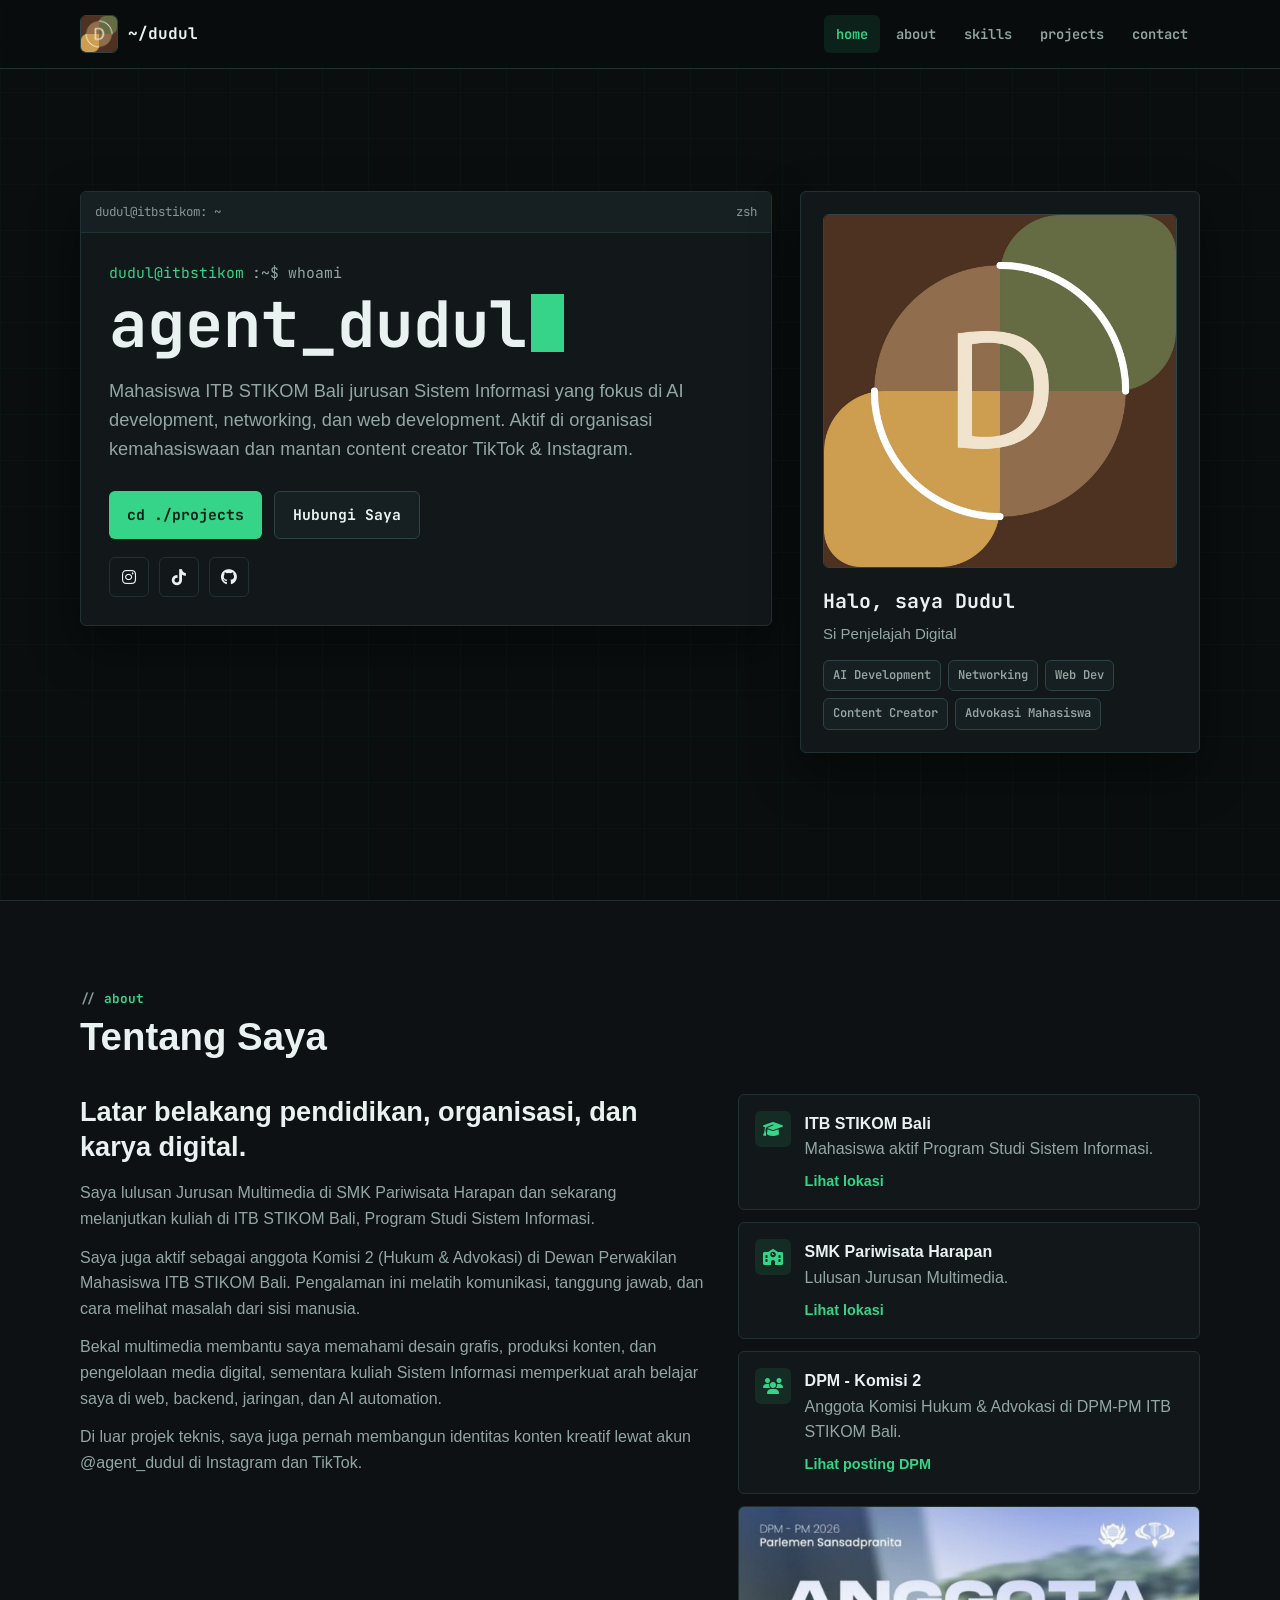
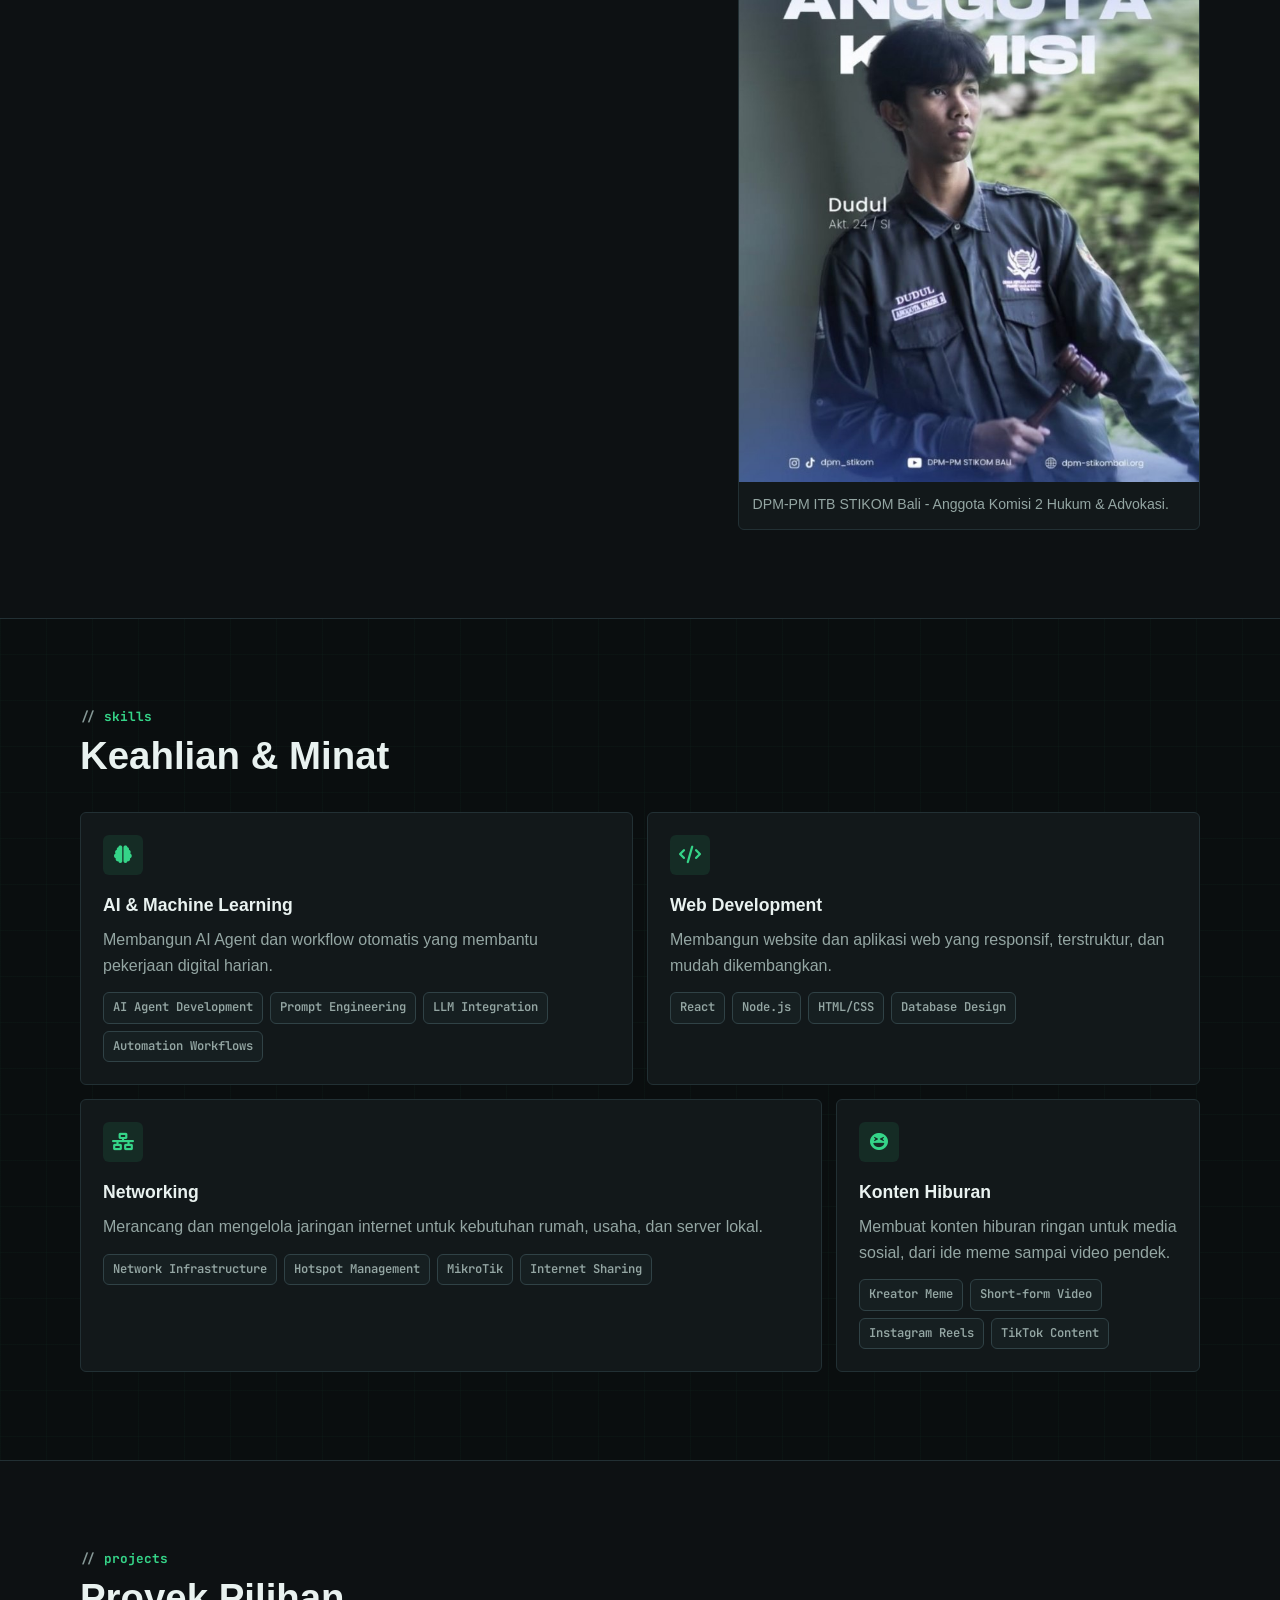
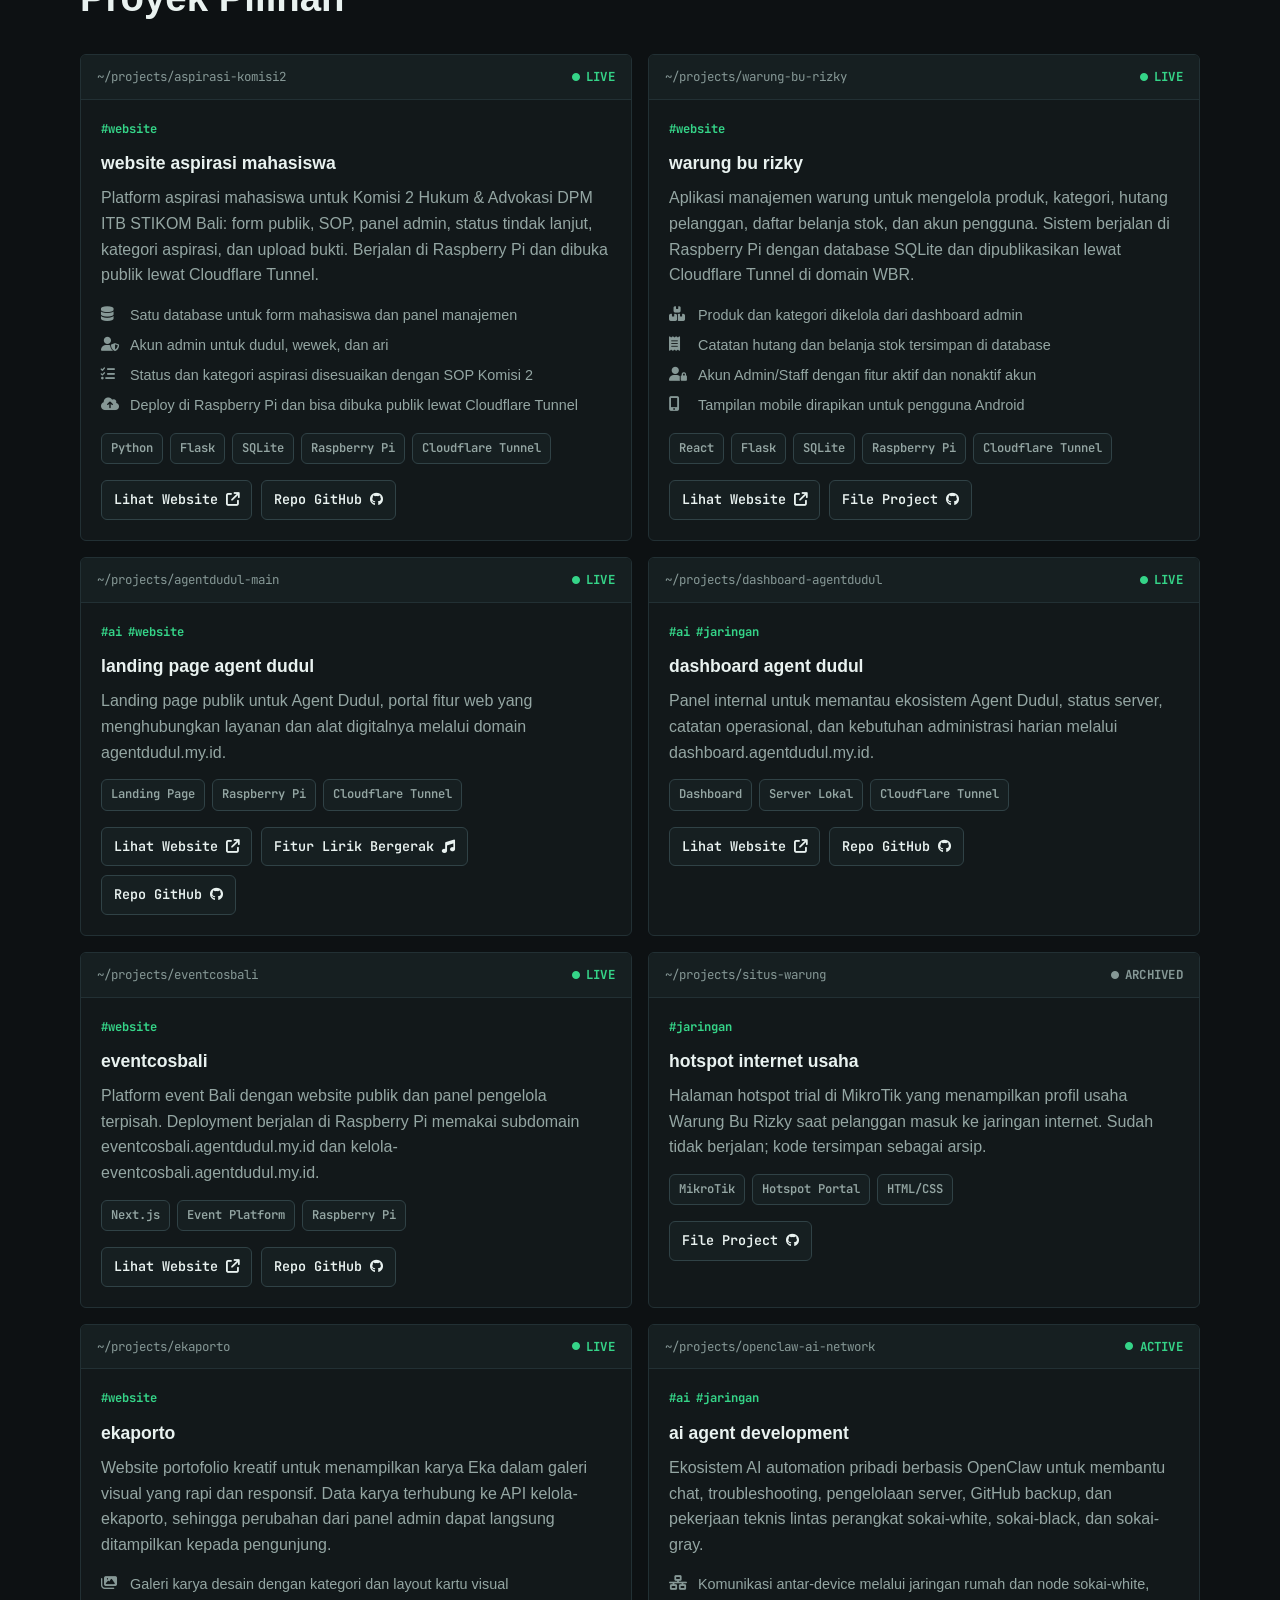
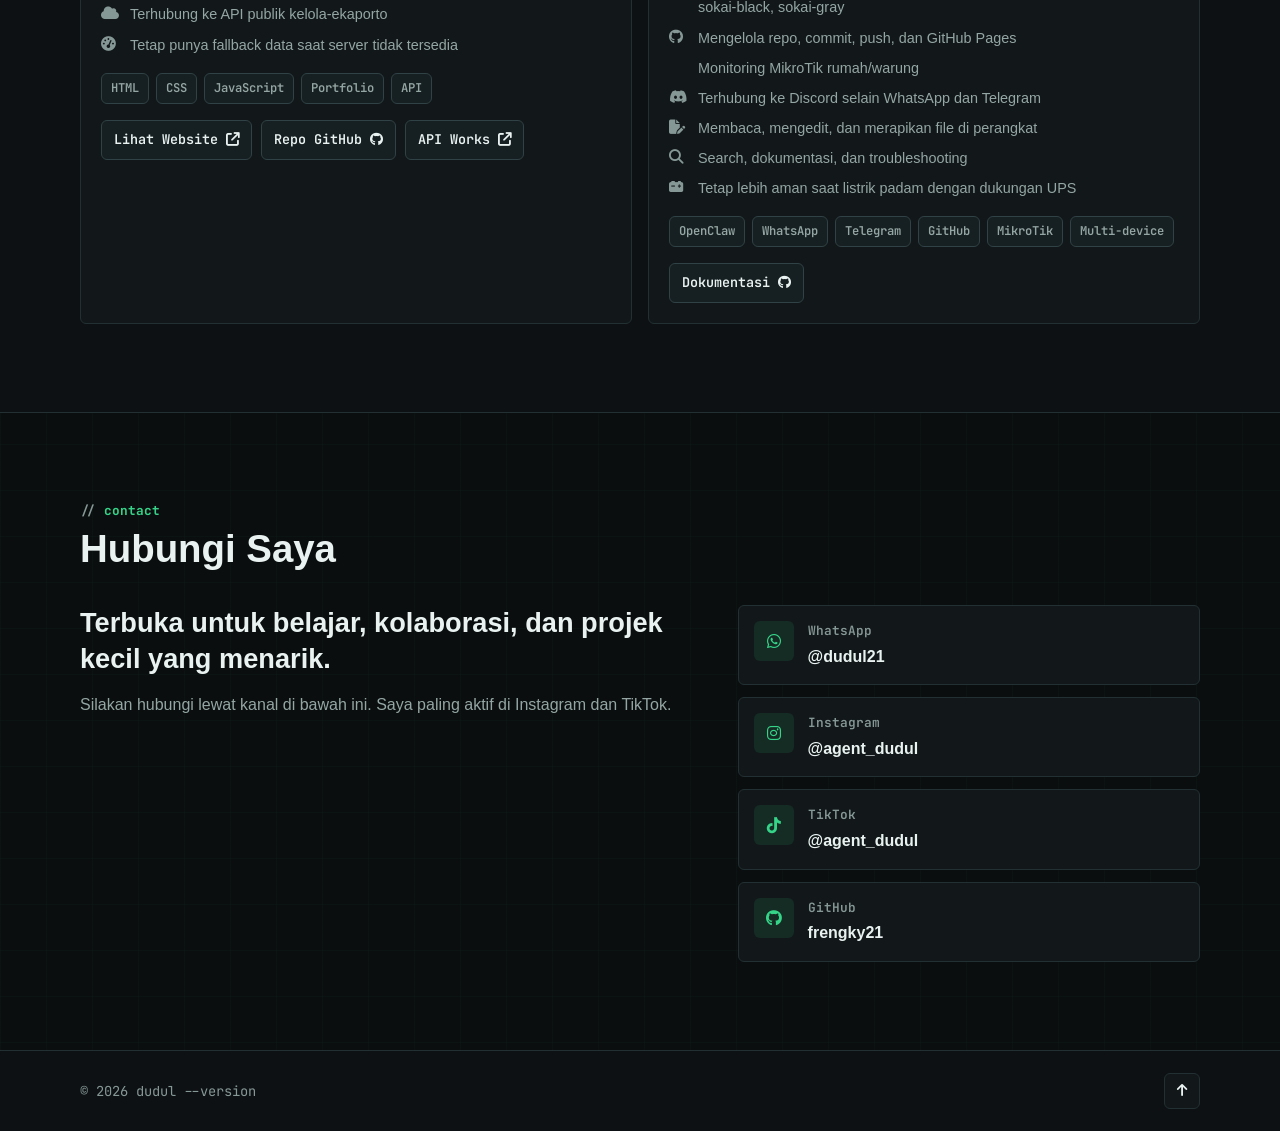
==== commit 1fc6805d: "fix: WhatsApp handle, ekaporto LIVE status, remove AI agent images, dedupe social links" ====
--- a/index.html
+++ b/index.html
@@ -105,11 +105,6 @@
                         <p>Saya juga aktif sebagai anggota Komisi 2 (Hukum & Advokasi) di Dewan Perwakilan Mahasiswa ITB STIKOM Bali. Pengalaman ini melatih komunikasi, tanggung jawab, dan cara melihat masalah dari sisi manusia.</p>
                         <p>Bekal multimedia membantu saya memahami desain grafis, produksi konten, dan pengelolaan media digital, sementara kuliah Sistem Informasi memperkuat arah belajar saya di web, backend, jaringan, dan AI automation.</p>
                         <p>Di luar projek teknis, saya juga pernah membangun identitas konten kreatif lewat akun @agent_dudul di Instagram dan TikTok.</p>
-                        <p class="content-inline-note">
-                            <i class="fab fa-instagram" aria-hidden="true"></i> <a href="https://instagram.com/agent_dudul" target="_blank" rel="noreferrer">Instagram @agent_dudul</a>
-                            &middot;
-                            <i class="fab fa-tiktok" aria-hidden="true"></i> <a href="https://tiktok.com/@agent_dudul" target="_blank" rel="noreferrer">TikTok @agent_dudul</a>
-                        </p>
                     </div>
 
                     <div class="timeline">
@@ -396,7 +391,7 @@
                     <article class="project-card">
                         <div class="project-head">
                             <span class="project-path mono">~/projects/ekaporto</span>
-                            <span class="project-status is-api"><i class="fas fa-circle" aria-hidden="true"></i>API</span>
+                            <span class="project-status is-live"><i class="fas fa-circle" aria-hidden="true"></i>LIVE</span>
                         </div>
                         <div class="project-content">
                             <div class="project-cats"><span class="cat-tag">#website</span></div>
@@ -415,6 +410,10 @@
                                 <span>API</span>
                             </div>
                             <div class="project-links">
+                                <a href="https://ekaporto.agentdudul.my.id/" target="_blank" rel="noreferrer">
+                                    <span>Lihat Website</span>
+                                    <i class="fas fa-arrow-up-right-from-square" aria-hidden="true"></i>
+                                </a>
                                 <a href="https://github.com/frengky21/ekaporto" target="_blank" rel="noreferrer">
                                     <span>Repo GitHub</span>
                                     <i class="fab fa-github" aria-hidden="true"></i>
@@ -431,16 +430,6 @@
                         <div class="project-head">
                             <span class="project-path mono">~/projects/openclaw-ai-network</span>
                             <span class="project-status is-live"><i class="fas fa-circle" aria-hidden="true"></i>ACTIVE</span>
-                        </div>
-                        <div class="ai-agent-shots">
-                            <a href="assets/projects/ai-agent-whatsapp-laptop.jpg" target="_blank" rel="noreferrer">
-                                <img src="assets/projects/ai-agent-whatsapp-laptop.jpg" alt="AI Agent lewat WhatsApp di laptop" loading="lazy">
-                                <span>WhatsApp AI</span>
-                            </a>
-                            <a href="assets/projects/ai-agent-telegram-pc.jpg" target="_blank" rel="noreferrer">
-                                <img src="assets/projects/ai-agent-telegram-pc.jpg" alt="AI Agent lewat Telegram di PC" loading="lazy">
-                                <span>Telegram AI</span>
-                            </a>
                         </div>
                         <div class="project-content">
                             <div class="project-cats"><span class="cat-tag">#ai</span> <span class="cat-tag">#jaringan</span></div>
@@ -492,7 +481,7 @@
                         <a class="contact-item" href="https://wa.me/6289529697022" target="_blank" rel="noreferrer">
                             <i class="fab fa-whatsapp" aria-hidden="true"></i>
                             <span>WhatsApp</span>
-                            <strong>+62 895-2969-7022</strong>
+                            <strong>@dudul21</strong>
                         </a>
                         <a class="contact-item" href="https://instagram.com/agent_dudul" target="_blank" rel="noreferrer">
                             <i class="fab fa-instagram" aria-hidden="true"></i>
--- a/styles.css
+++ b/styles.css
@@ -427,26 +427,6 @@
     margin-bottom: 13px;
 }
 
-.content-inline-note {
-    margin-top: 1.1rem;
-    color: var(--muted);
-    font-size: 0.92rem;
-    display: flex;
-    flex-wrap: wrap;
-    gap: 0.5rem;
-    align-items: center;
-}
-
-.content-inline-note a {
-    color: var(--accent);
-    text-decoration: none;
-    font-weight: 600;
-}
-
-.content-inline-note a:hover {
-    text-decoration: underline;
-}
-
 .timeline {
     display: grid;
     gap: 12px;
@@ -709,49 +689,6 @@
 .project-links a:hover {
     border-color: var(--accent);
     color: var(--accent);
-}
-
-.ai-agent-shots {
-    display: grid;
-    grid-template-columns: minmax(0, 1.05fr) minmax(0, 0.95fr);
-    gap: 10px;
-    padding: 10px;
-    align-items: stretch;
-    background: var(--bg-soft);
-    border-bottom: 1px solid var(--border);
-}
-
-.ai-agent-shots a {
-    position: relative;
-    min-width: 0;
-    overflow: hidden;
-    border: 1px solid var(--border);
-    border-radius: var(--radius);
-    color: var(--text);
-    text-decoration: none;
-    background: var(--panel-strong);
-}
-
-.ai-agent-shots img {
-    width: 100%;
-    height: 100%;
-    display: block;
-    object-fit: cover;
-    object-position: top center;
-}
-
-.ai-agent-shots span {
-    position: absolute;
-    left: 8px;
-    right: 8px;
-    bottom: 8px;
-    padding: 6px 8px;
-    border-radius: var(--radius);
-    background: rgba(10, 14, 15, 0.86);
-    font-family: var(--mono);
-    font-size: 0.74rem;
-    font-weight: 700;
-    text-align: center;
 }
 
 /* Contact */
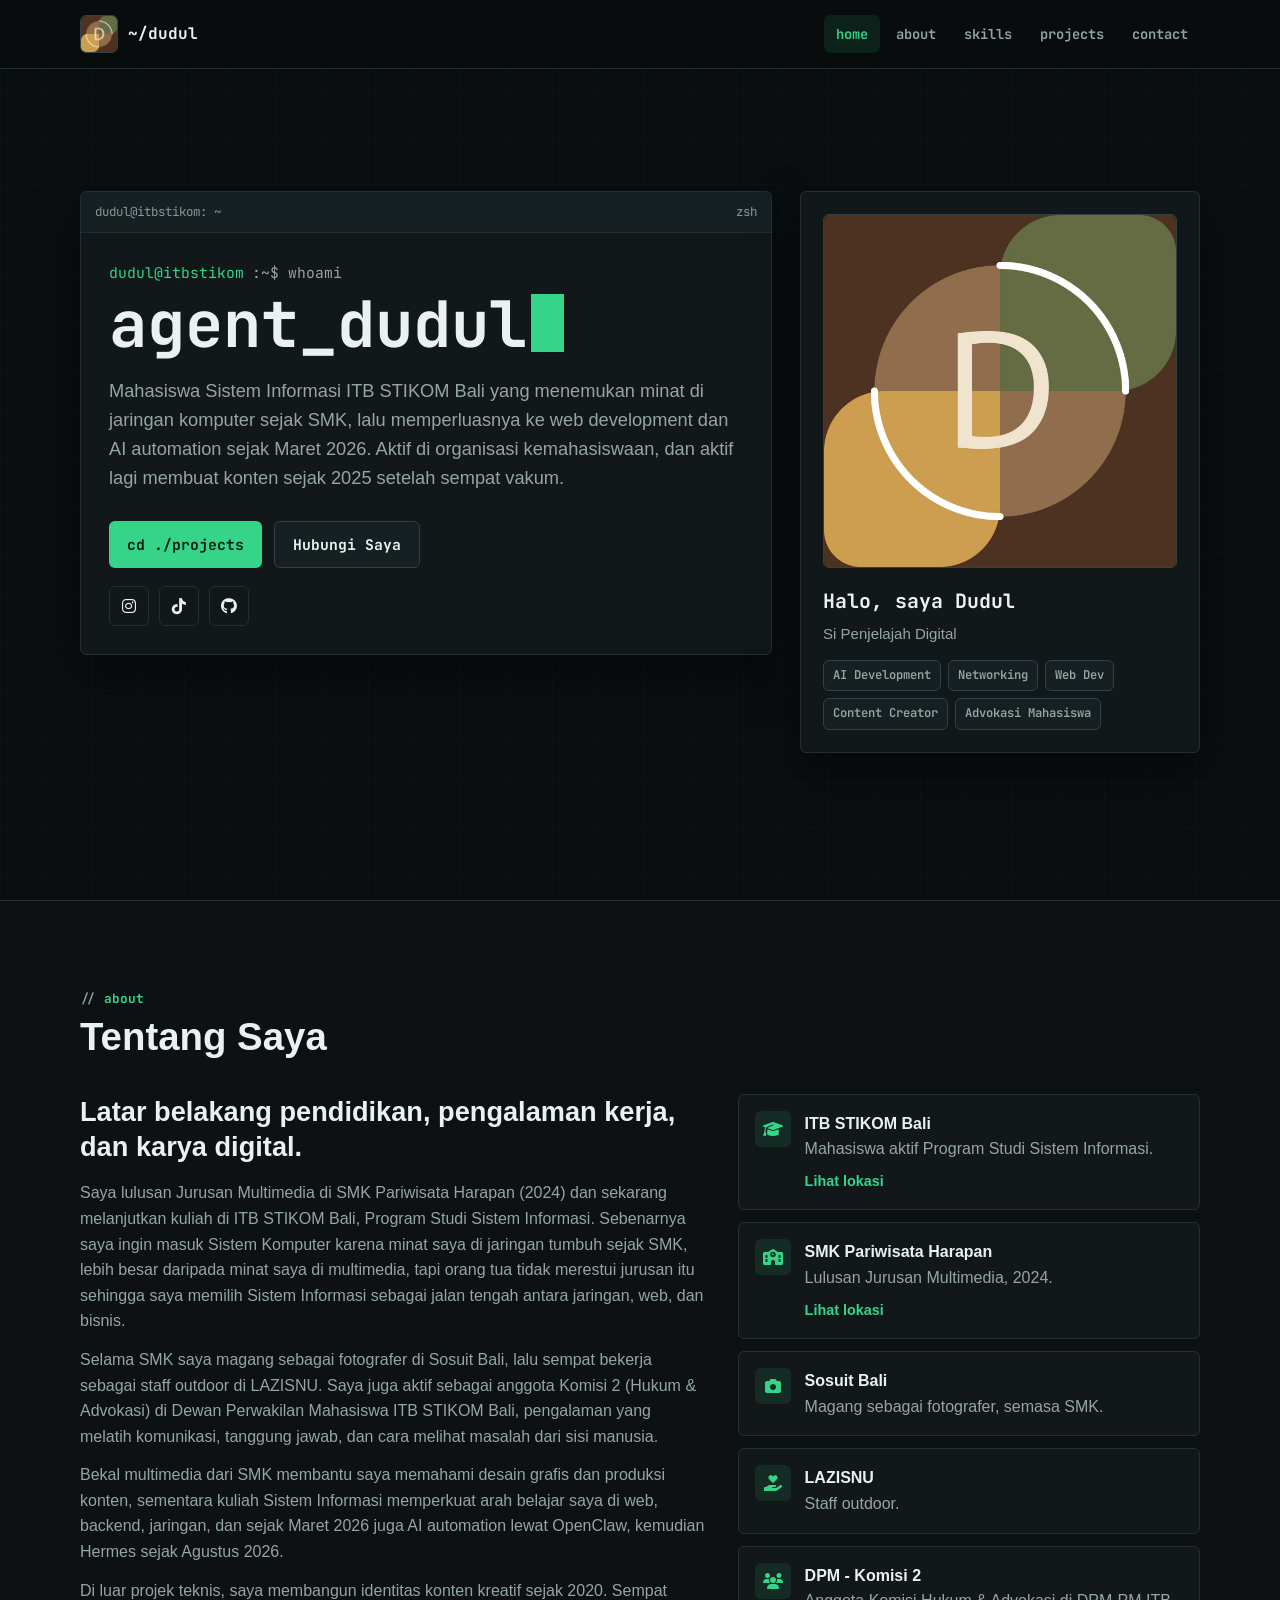
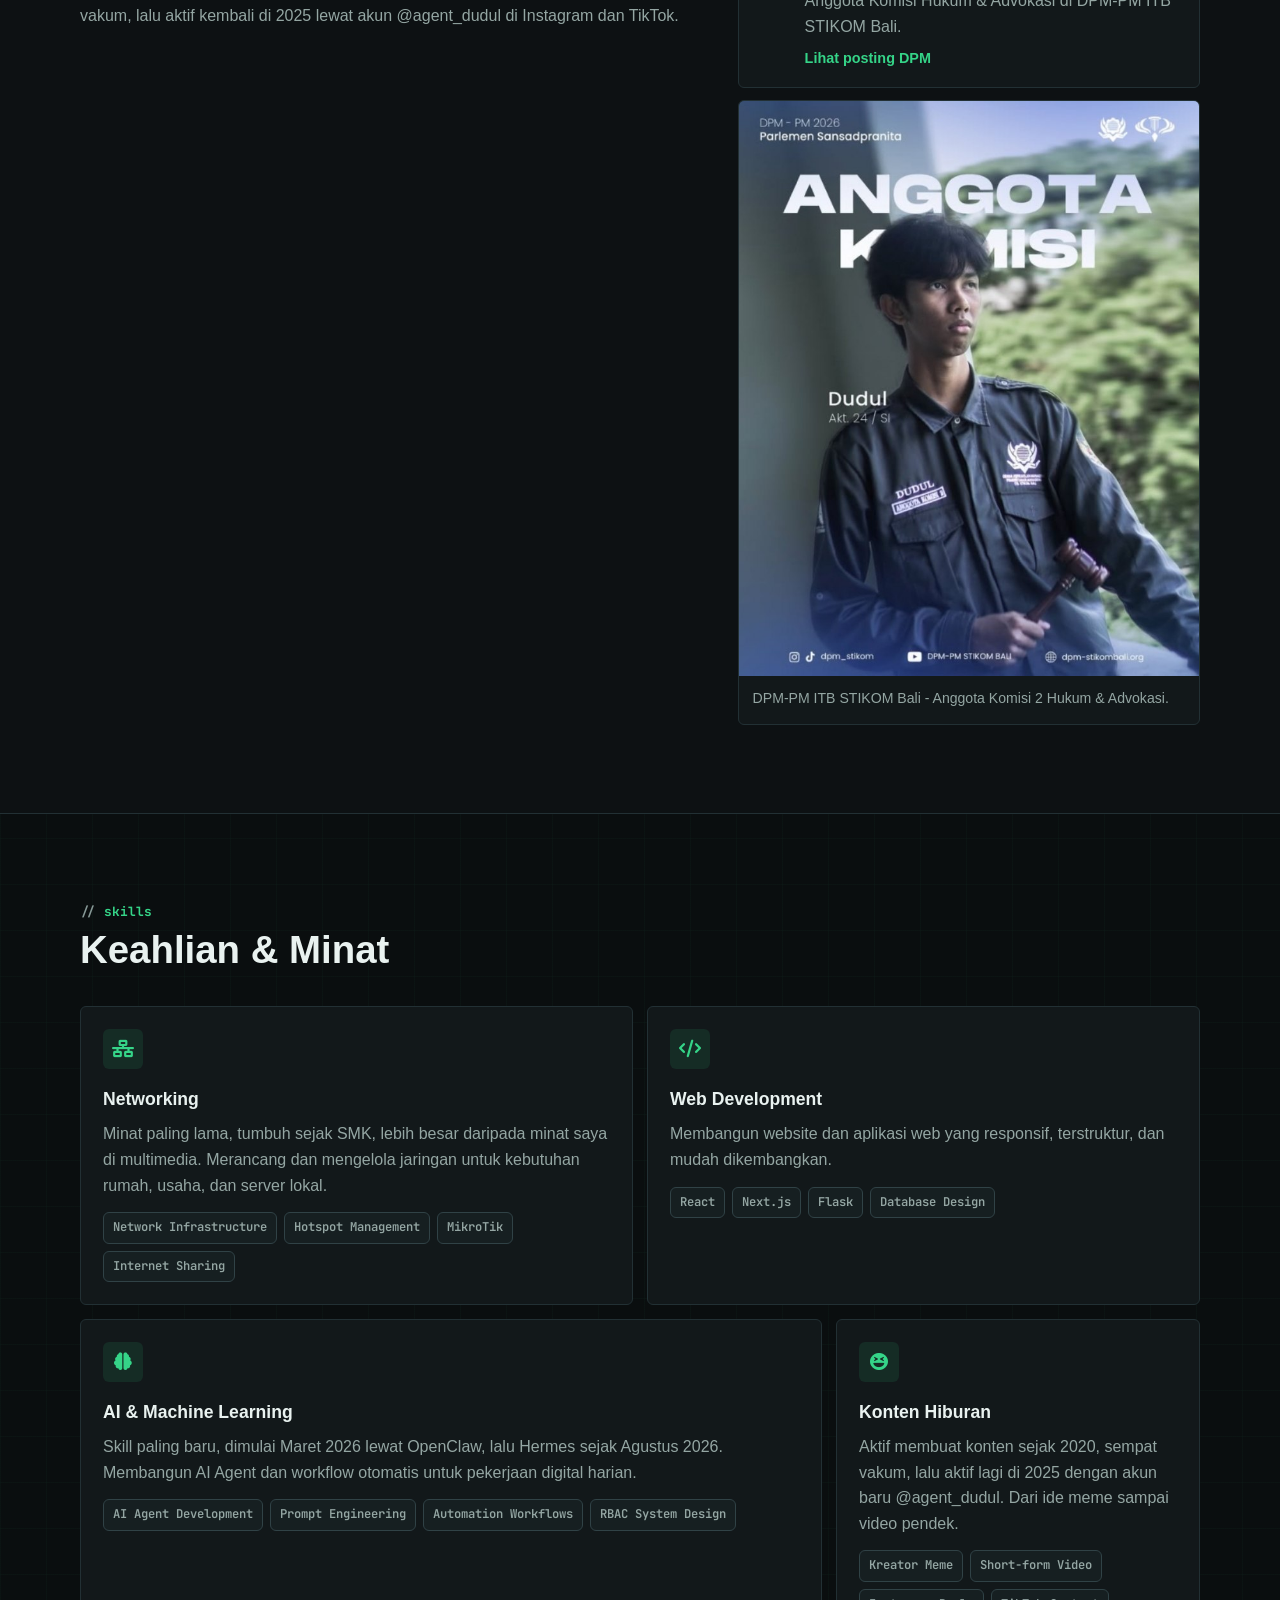
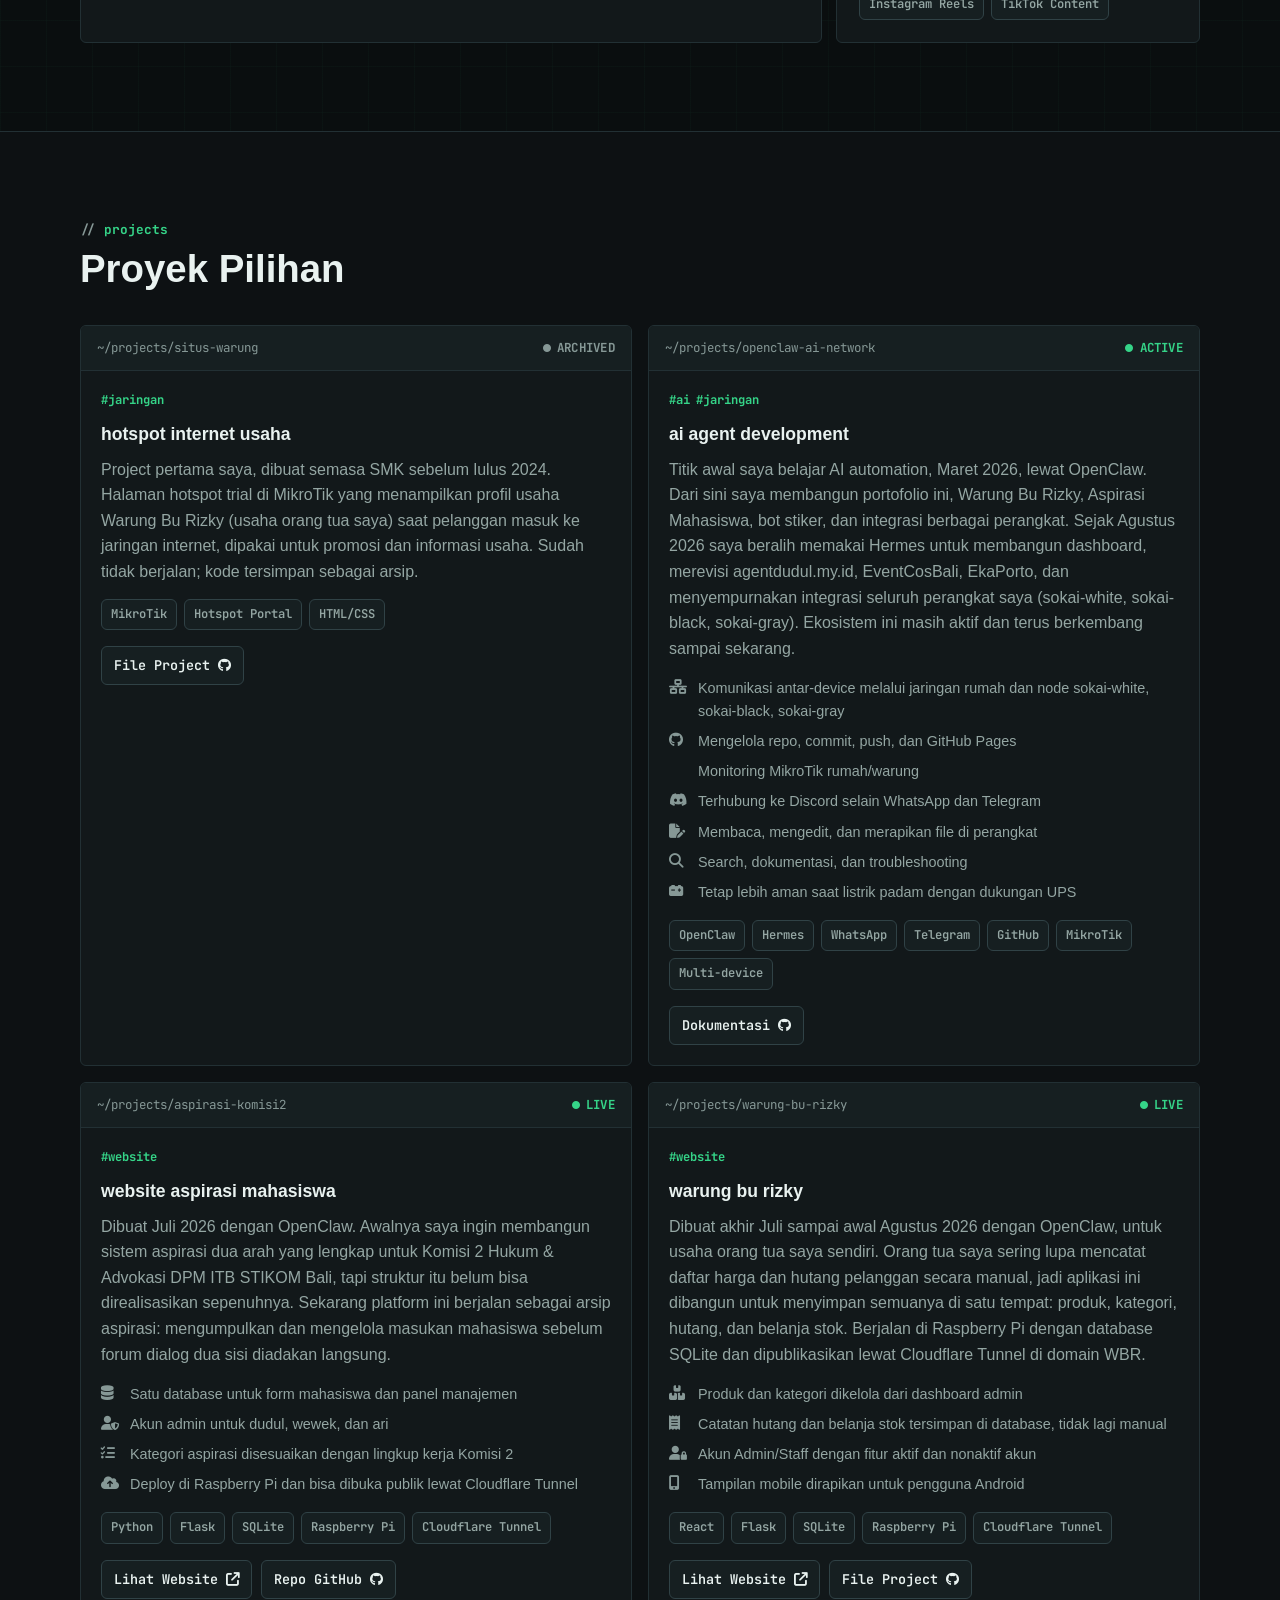
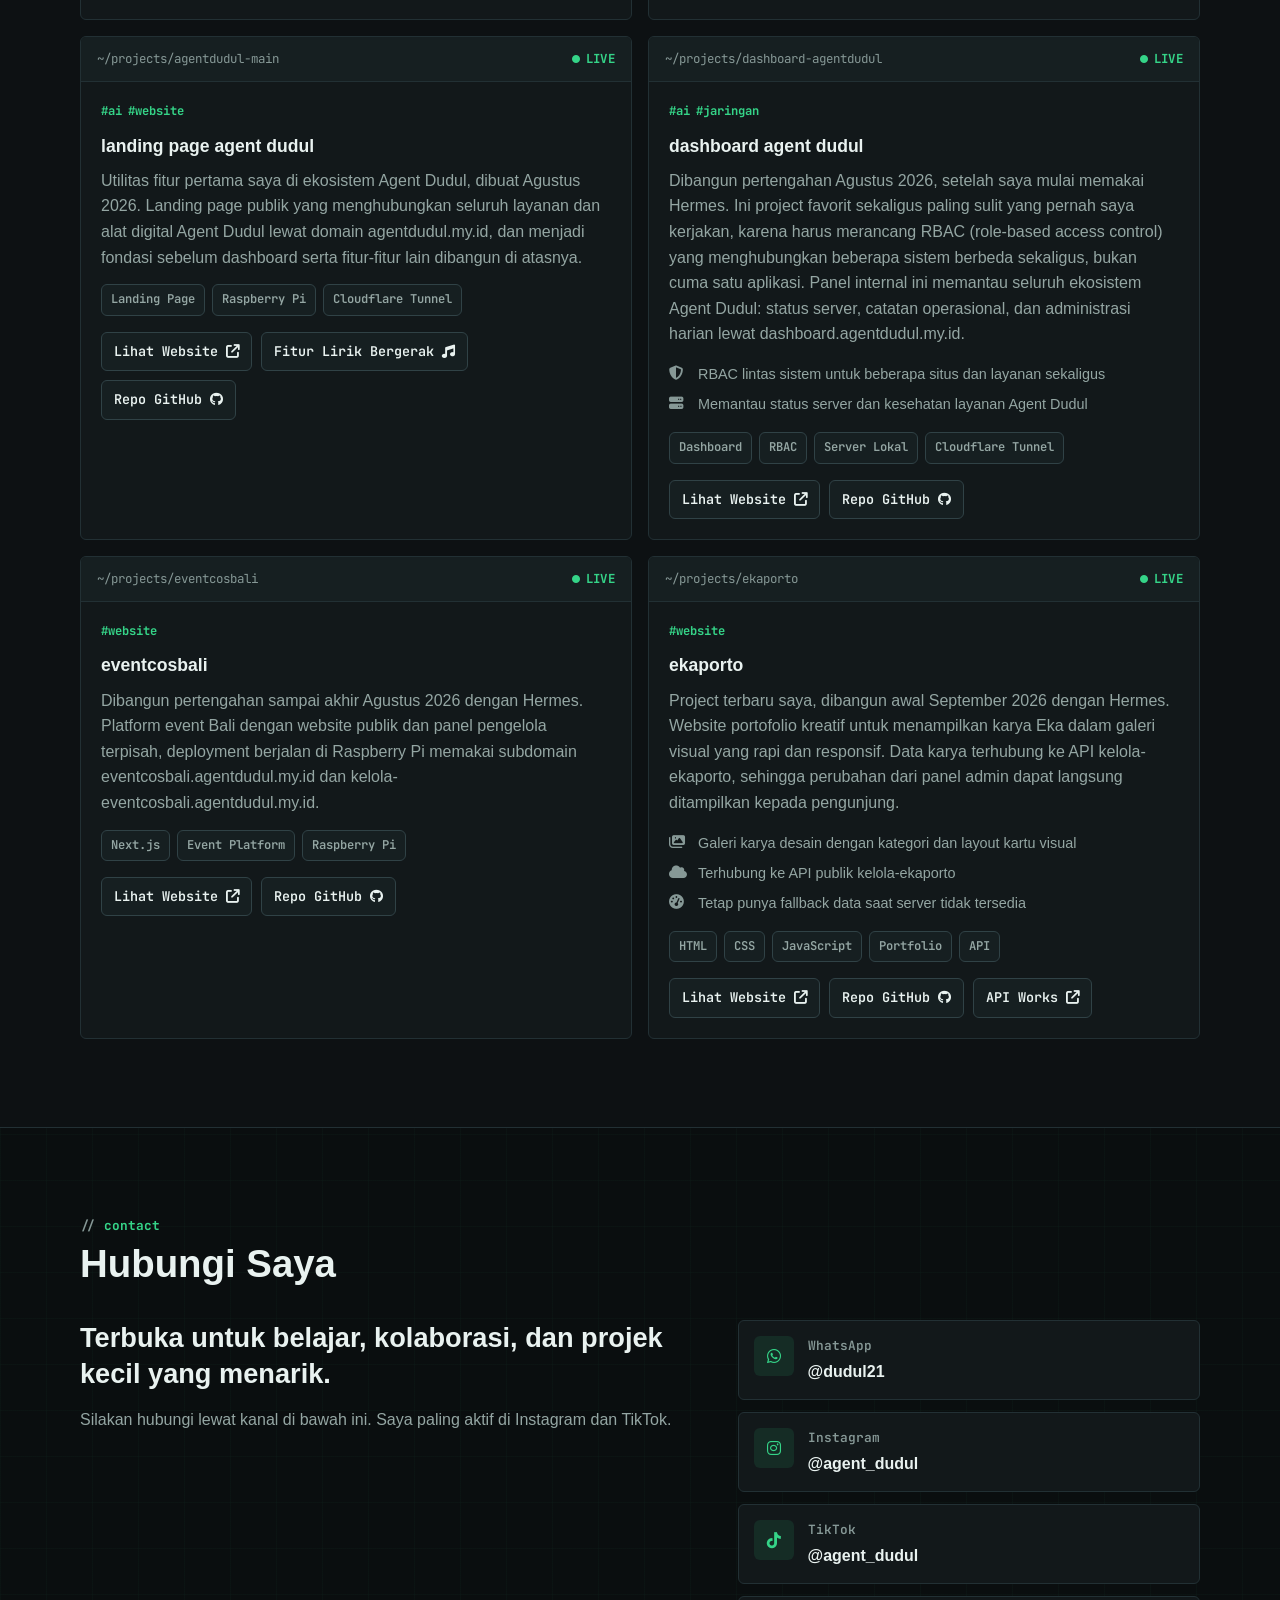
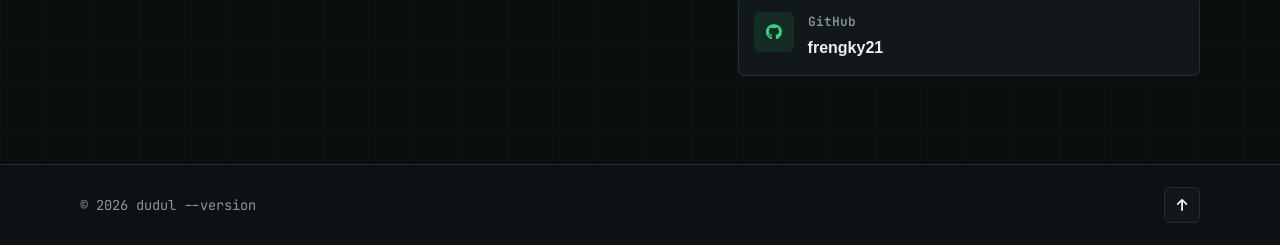
==== commit 4fbbd292: "content: rewrite all copy with real background/work history, reorder projects chronologically" ====
--- a/index.html
+++ b/index.html
@@ -48,7 +48,7 @@
                         <div class="terminal-body">
                             <p class="prompt-line"><span class="prompt-user">dudul@itbstikom</span><span>:~$ whoami</span></p>
                             <h1>agent_dudul<span class="cursor" aria-hidden="true"></span></h1>
-                            <p class="hero-subtitle">Mahasiswa ITB STIKOM Bali jurusan Sistem Informasi yang fokus di AI development, networking, dan web development. Aktif di organisasi kemahasiswaan dan mantan content creator TikTok & Instagram.</p>
+                            <p class="hero-subtitle">Mahasiswa Sistem Informasi ITB STIKOM Bali yang menemukan minat di jaringan komputer sejak SMK, lalu memperluasnya ke web development dan AI automation sejak Maret 2026. Aktif di organisasi kemahasiswaan, dan aktif lagi membuat konten sejak 2025 setelah sempat vakum.</p>
                             <div class="hero-actions">
                                 <a href="#projects" class="btn btn-primary">
                                     <span>cd ./projects</span>
@@ -100,11 +100,11 @@
 
                 <div class="about-layout">
                     <div class="about-text">
-                        <h3>Latar belakang pendidikan, organisasi, dan karya digital.</h3>
-                        <p>Saya lulusan Jurusan Multimedia di SMK Pariwisata Harapan dan sekarang melanjutkan kuliah di ITB STIKOM Bali, Program Studi Sistem Informasi.</p>
-                        <p>Saya juga aktif sebagai anggota Komisi 2 (Hukum & Advokasi) di Dewan Perwakilan Mahasiswa ITB STIKOM Bali. Pengalaman ini melatih komunikasi, tanggung jawab, dan cara melihat masalah dari sisi manusia.</p>
-                        <p>Bekal multimedia membantu saya memahami desain grafis, produksi konten, dan pengelolaan media digital, sementara kuliah Sistem Informasi memperkuat arah belajar saya di web, backend, jaringan, dan AI automation.</p>
-                        <p>Di luar projek teknis, saya juga pernah membangun identitas konten kreatif lewat akun @agent_dudul di Instagram dan TikTok.</p>
+                        <h3>Latar belakang pendidikan, pengalaman kerja, dan karya digital.</h3>
+                        <p>Saya lulusan Jurusan Multimedia di SMK Pariwisata Harapan (2024) dan sekarang melanjutkan kuliah di ITB STIKOM Bali, Program Studi Sistem Informasi. Sebenarnya saya ingin masuk Sistem Komputer karena minat saya di jaringan tumbuh sejak SMK, lebih besar daripada minat saya di multimedia, tapi orang tua tidak merestui jurusan itu sehingga saya memilih Sistem Informasi sebagai jalan tengah antara jaringan, web, dan bisnis.</p>
+                        <p>Selama SMK saya magang sebagai fotografer di Sosuit Bali, lalu sempat bekerja sebagai staff outdoor di LAZISNU. Saya juga aktif sebagai anggota Komisi 2 (Hukum & Advokasi) di Dewan Perwakilan Mahasiswa ITB STIKOM Bali, pengalaman yang melatih komunikasi, tanggung jawab, dan cara melihat masalah dari sisi manusia.</p>
+                        <p>Bekal multimedia dari SMK membantu saya memahami desain grafis dan produksi konten, sementara kuliah Sistem Informasi memperkuat arah belajar saya di web, backend, jaringan, dan sejak Maret 2026 juga AI automation lewat OpenClaw, kemudian Hermes sejak Agustus 2026.</p>
+                        <p>Di luar projek teknis, saya membangun identitas konten kreatif sejak 2020. Sempat vakum, lalu aktif kembali di 2025 lewat akun @agent_dudul di Instagram dan TikTok.</p>
                     </div>
 
                     <div class="timeline">
@@ -120,8 +120,22 @@
                             <i class="fas fa-school" aria-hidden="true"></i>
                             <div>
                                 <h4>SMK Pariwisata Harapan</h4>
-                                <p>Lulusan Jurusan Multimedia.</p>
+                                <p>Lulusan Jurusan Multimedia, 2024.</p>
                                 <a href="https://maps.app.goo.gl/Ua1qauNo6gPmgnAm9?g_st=ac" target="_blank" rel="noopener noreferrer">Lihat lokasi</a>
+                            </div>
+                        </article>
+                        <article class="info-card">
+                            <i class="fas fa-camera" aria-hidden="true"></i>
+                            <div>
+                                <h4>Sosuit Bali</h4>
+                                <p>Magang sebagai fotografer, semasa SMK.</p>
+                            </div>
+                        </article>
+                        <article class="info-card">
+                            <i class="fas fa-hand-holding-heart" aria-hidden="true"></i>
+                            <div>
+                                <h4>LAZISNU</h4>
+                                <p>Staff outdoor.</p>
                             </div>
                         </article>
                         <article class="info-card">
@@ -152,14 +166,14 @@
 
                 <div class="skills-grid">
                     <article class="skill-card">
-                        <i class="fas fa-brain" aria-hidden="true"></i>
-                        <h3>AI & Machine Learning</h3>
-                        <p>Membangun AI Agent dan workflow otomatis yang membantu pekerjaan digital harian.</p>
+                        <i class="fas fa-network-wired" aria-hidden="true"></i>
+                        <h3>Networking</h3>
+                        <p>Minat paling lama, tumbuh sejak SMK, lebih besar daripada minat saya di multimedia. Merancang dan mengelola jaringan untuk kebutuhan rumah, usaha, dan server lokal.</p>
                         <div class="tag-list">
-                            <span>AI Agent Development</span>
-                            <span>Prompt Engineering</span>
-                            <span>LLM Integration</span>
-                            <span>Automation Workflows</span>
+                            <span>Network Infrastructure</span>
+                            <span>Hotspot Management</span>
+                            <span>MikroTik</span>
+                            <span>Internet Sharing</span>
                         </div>
                     </article>
 
@@ -169,28 +183,28 @@
                         <p>Membangun website dan aplikasi web yang responsif, terstruktur, dan mudah dikembangkan.</p>
                         <div class="tag-list">
                             <span>React</span>
-                            <span>Node.js</span>
-                            <span>HTML/CSS</span>
+                            <span>Next.js</span>
+                            <span>Flask</span>
                             <span>Database Design</span>
                         </div>
                     </article>
 
                     <article class="skill-card">
-                        <i class="fas fa-network-wired" aria-hidden="true"></i>
-                        <h3>Networking</h3>
-                        <p>Merancang dan mengelola jaringan internet untuk kebutuhan rumah, usaha, dan server lokal.</p>
+                        <i class="fas fa-brain" aria-hidden="true"></i>
+                        <h3>AI & Machine Learning</h3>
+                        <p>Skill paling baru, dimulai Maret 2026 lewat OpenClaw, lalu Hermes sejak Agustus 2026. Membangun AI Agent dan workflow otomatis untuk pekerjaan digital harian.</p>
                         <div class="tag-list">
-                            <span>Network Infrastructure</span>
-                            <span>Hotspot Management</span>
-                            <span>MikroTik</span>
-                            <span>Internet Sharing</span>
+                            <span>AI Agent Development</span>
+                            <span>Prompt Engineering</span>
+                            <span>Automation Workflows</span>
+                            <span>RBAC System Design</span>
                         </div>
                     </article>
 
                     <article class="skill-card">
                         <i class="fas fa-face-laugh-squint" aria-hidden="true"></i>
                         <h3>Konten Hiburan</h3>
-                        <p>Membuat konten hiburan ringan untuk media sosial, dari ide meme sampai video pendek.</p>
+                        <p>Aktif membuat konten sejak 2020, sempat vakum, lalu aktif lagi di 2025 dengan akun baru @agent_dudul. Dari ide meme sampai video pendek.</p>
                         <div class="tag-list">
                             <span>Kreator Meme</span>
                             <span>Short-form Video</span>
@@ -212,168 +226,13 @@
                 <div class="projects-grid">
                     <article class="project-card">
                         <div class="project-head">
-                            <span class="project-path mono">~/projects/aspirasi-komisi2</span>
-                            <span class="project-status is-live"><i class="fas fa-circle" aria-hidden="true"></i>LIVE</span>
-                        </div>
-                        <div class="project-content">
-                            <div class="project-cats"><span class="cat-tag">#website</span></div>
-                            <h3>website aspirasi mahasiswa</h3>
-                            <p>Platform aspirasi mahasiswa untuk Komisi 2 Hukum & Advokasi DPM ITB STIKOM Bali: form publik, SOP, panel admin, status tindak lanjut, kategori aspirasi, dan upload bukti. Berjalan di Raspberry Pi dan dibuka publik lewat Cloudflare Tunnel.</p>
-                            <div class="project-highlights">
-                                <span><i class="fas fa-database" aria-hidden="true"></i> Satu database untuk form mahasiswa dan panel manajemen</span>
-                                <span><i class="fas fa-user-shield" aria-hidden="true"></i> Akun admin untuk dudul, wewek, dan ari</span>
-                                <span><i class="fas fa-list-check" aria-hidden="true"></i> Status dan kategori aspirasi disesuaikan dengan SOP Komisi 2</span>
-                                <span><i class="fas fa-cloud-arrow-up" aria-hidden="true"></i> Deploy di Raspberry Pi dan bisa dibuka publik lewat Cloudflare Tunnel</span>
-                            </div>
-                            <div class="tag-list">
-                                <span>Python</span>
-                                <span>Flask</span>
-                                <span>SQLite</span>
-                                <span>Raspberry Pi</span>
-                                <span>Cloudflare Tunnel</span>
-                            </div>
-                            <div class="project-links">
-                                <a href="https://aspirasi.agentdudul.my.id/" target="_blank" rel="noreferrer">
-                                    <span>Lihat Website</span>
-                                    <i class="fas fa-arrow-up-right-from-square" aria-hidden="true"></i>
-                                </a>
-                                <a href="https://github.com/frengky21/aspirasi-komisi2" target="_blank" rel="noreferrer">
-                                    <span>Repo GitHub</span>
-                                    <i class="fab fa-github" aria-hidden="true"></i>
-                                </a>
-                            </div>
-                        </div>
-                    </article>
-
-                    <article class="project-card">
-                        <div class="project-head">
-                            <span class="project-path mono">~/projects/warung-bu-rizky</span>
-                            <span class="project-status is-live"><i class="fas fa-circle" aria-hidden="true"></i>LIVE</span>
-                        </div>
-                        <div class="project-content">
-                            <div class="project-cats"><span class="cat-tag">#website</span></div>
-                            <h3>warung bu rizky</h3>
-                            <p>Aplikasi manajemen warung untuk mengelola produk, kategori, hutang pelanggan, daftar belanja stok, dan akun pengguna. Sistem berjalan di Raspberry Pi dengan database SQLite dan dipublikasikan lewat Cloudflare Tunnel di domain WBR.</p>
-                            <div class="project-highlights">
-                                <span><i class="fas fa-boxes-stacked" aria-hidden="true"></i> Produk dan kategori dikelola dari dashboard admin</span>
-                                <span><i class="fas fa-receipt" aria-hidden="true"></i> Catatan hutang dan belanja stok tersimpan di database</span>
-                                <span><i class="fas fa-user-lock" aria-hidden="true"></i> Akun Admin/Staff dengan fitur aktif dan nonaktif akun</span>
-                                <span><i class="fas fa-mobile-screen-button" aria-hidden="true"></i> Tampilan mobile dirapikan untuk pengguna Android</span>
-                            </div>
-                            <div class="tag-list">
-                                <span>React</span>
-                                <span>Flask</span>
-                                <span>SQLite</span>
-                                <span>Raspberry Pi</span>
-                                <span>Cloudflare Tunnel</span>
-                            </div>
-                            <div class="project-links">
-                                <a href="https://wbr.agentdudul.my.id/" target="_blank" rel="noreferrer">
-                                    <span>Lihat Website</span>
-                                    <i class="fas fa-arrow-up-right-from-square" aria-hidden="true"></i>
-                                </a>
-                                <a href="https://github.com/frengky21/warung-bu-rizky" target="_blank" rel="noreferrer">
-                                    <span>File Project</span>
-                                    <i class="fab fa-github" aria-hidden="true"></i>
-                                </a>
-                            </div>
-                        </div>
-                    </article>
-
-                    <article class="project-card">
-                        <div class="project-head">
-                            <span class="project-path mono">~/projects/agentdudul-main</span>
-                            <span class="project-status is-live"><i class="fas fa-circle" aria-hidden="true"></i>LIVE</span>
-                        </div>
-                        <div class="project-content">
-                            <div class="project-cats"><span class="cat-tag">#ai</span> <span class="cat-tag">#website</span></div>
-                            <h3>landing page agent dudul</h3>
-                            <p>Landing page publik untuk Agent Dudul, portal fitur web yang menghubungkan layanan dan alat digitalnya melalui domain agentdudul.my.id.</p>
-                            <div class="tag-list">
-                                <span>Landing Page</span>
-                                <span>Raspberry Pi</span>
-                                <span>Cloudflare Tunnel</span>
-                            </div>
-                            <div class="project-links">
-                                <a href="https://agentdudul.my.id/" target="_blank" rel="noreferrer">
-                                    <span>Lihat Website</span>
-                                    <i class="fas fa-arrow-up-right-from-square" aria-hidden="true"></i>
-                                </a>
-                                <a href="https://agentdudul.my.id/teks-lagu" target="_blank" rel="noreferrer">
-                                    <span>Fitur Lirik Bergerak</span>
-                                    <i class="fas fa-music" aria-hidden="true"></i>
-                                </a>
-                                <a href="https://github.com/frengky21/agentdudul-main" target="_blank" rel="noreferrer">
-                                    <span>Repo GitHub</span>
-                                    <i class="fab fa-github" aria-hidden="true"></i>
-                                </a>
-                            </div>
-                        </div>
-                    </article>
-
-                    <article class="project-card">
-                        <div class="project-head">
-                            <span class="project-path mono">~/projects/dashboard-agentdudul</span>
-                            <span class="project-status is-live"><i class="fas fa-circle" aria-hidden="true"></i>LIVE</span>
-                        </div>
-                        <div class="project-content">
-                            <div class="project-cats"><span class="cat-tag">#ai</span> <span class="cat-tag">#jaringan</span></div>
-                            <h3>dashboard agent dudul</h3>
-                            <p>Panel internal untuk memantau ekosistem Agent Dudul, status server, catatan operasional, dan kebutuhan administrasi harian melalui dashboard.agentdudul.my.id.</p>
-                            <div class="tag-list">
-                                <span>Dashboard</span>
-                                <span>Server Lokal</span>
-                                <span>Cloudflare Tunnel</span>
-                            </div>
-                            <div class="project-links">
-                                <a href="https://dashboard.agentdudul.my.id/" target="_blank" rel="noreferrer">
-                                    <span>Lihat Website</span>
-                                    <i class="fas fa-arrow-up-right-from-square" aria-hidden="true"></i>
-                                </a>
-                                <a href="https://github.com/frengky21/dashboard-agentdudul" target="_blank" rel="noreferrer">
-                                    <span>Repo GitHub</span>
-                                    <i class="fab fa-github" aria-hidden="true"></i>
-                                </a>
-                            </div>
-                        </div>
-                    </article>
-
-                    <article class="project-card">
-                        <div class="project-head">
-                            <span class="project-path mono">~/projects/eventcosbali</span>
-                            <span class="project-status is-live"><i class="fas fa-circle" aria-hidden="true"></i>LIVE</span>
-                        </div>
-                        <div class="project-content">
-                            <div class="project-cats"><span class="cat-tag">#website</span></div>
-                            <h3>eventcosbali</h3>
-                            <p>Platform event Bali dengan website publik dan panel pengelola terpisah. Deployment berjalan di Raspberry Pi memakai subdomain eventcosbali.agentdudul.my.id dan kelola-eventcosbali.agentdudul.my.id.</p>
-                            <div class="tag-list">
-                                <span>Next.js</span>
-                                <span>Event Platform</span>
-                                <span>Raspberry Pi</span>
-                            </div>
-                            <div class="project-links">
-                                <a href="https://eventcosbali.agentdudul.my.id/" target="_blank" rel="noreferrer">
-                                    <span>Lihat Website</span>
-                                    <i class="fas fa-arrow-up-right-from-square" aria-hidden="true"></i>
-                                </a>
-                                <a href="https://github.com/frengky21/eventcosbali" target="_blank" rel="noreferrer">
-                                    <span>Repo GitHub</span>
-                                    <i class="fab fa-github" aria-hidden="true"></i>
-                                </a>
-                            </div>
-                        </div>
-                    </article>
-
-                    <article class="project-card">
-                        <div class="project-head">
                             <span class="project-path mono">~/projects/situs-warung</span>
                             <span class="project-status is-archived"><i class="fas fa-circle" aria-hidden="true"></i>ARCHIVED</span>
                         </div>
                         <div class="project-content">
                             <div class="project-cats"><span class="cat-tag">#jaringan</span></div>
                             <h3>hotspot internet usaha</h3>
-                            <p>Halaman hotspot trial di MikroTik yang menampilkan profil usaha Warung Bu Rizky saat pelanggan masuk ke jaringan internet. Sudah tidak berjalan; kode tersimpan sebagai arsip.</p>
+                            <p>Project pertama saya, dibuat semasa SMK sebelum lulus 2024. Halaman hotspot trial di MikroTik yang menampilkan profil usaha Warung Bu Rizky (usaha orang tua saya) saat pelanggan masuk ke jaringan internet, dipakai untuk promosi dan informasi usaha. Sudah tidak berjalan; kode tersimpan sebagai arsip.</p>
                             <div class="tag-list">
                                 <span>MikroTik</span>
                                 <span>Hotspot Portal</span>
@@ -388,44 +247,6 @@
                         </div>
                     </article>
 
-                    <article class="project-card">
-                        <div class="project-head">
-                            <span class="project-path mono">~/projects/ekaporto</span>
-                            <span class="project-status is-live"><i class="fas fa-circle" aria-hidden="true"></i>LIVE</span>
-                        </div>
-                        <div class="project-content">
-                            <div class="project-cats"><span class="cat-tag">#website</span></div>
-                            <h3>ekaporto</h3>
-                            <p>Website portofolio kreatif untuk menampilkan karya Eka dalam galeri visual yang rapi dan responsif. Data karya terhubung ke API kelola-ekaporto, sehingga perubahan dari panel admin dapat langsung ditampilkan kepada pengunjung.</p>
-                            <div class="project-highlights">
-                                <span><i class="fas fa-images" aria-hidden="true"></i> Galeri karya desain dengan kategori dan layout kartu visual</span>
-                                <span><i class="fas fa-cloud" aria-hidden="true"></i> Terhubung ke API publik kelola-ekaporto</span>
-                                <span><i class="fas fa-gauge-high" aria-hidden="true"></i> Tetap punya fallback data saat server tidak tersedia</span>
-                            </div>
-                            <div class="tag-list">
-                                <span>HTML</span>
-                                <span>CSS</span>
-                                <span>JavaScript</span>
-                                <span>Portfolio</span>
-                                <span>API</span>
-                            </div>
-                            <div class="project-links">
-                                <a href="https://ekaporto.agentdudul.my.id/" target="_blank" rel="noreferrer">
-                                    <span>Lihat Website</span>
-                                    <i class="fas fa-arrow-up-right-from-square" aria-hidden="true"></i>
-                                </a>
-                                <a href="https://github.com/frengky21/ekaporto" target="_blank" rel="noreferrer">
-                                    <span>Repo GitHub</span>
-                                    <i class="fab fa-github" aria-hidden="true"></i>
-                                </a>
-                                <a href="https://kelola-ekaporto.agentdudul.my.id/api/works" target="_blank" rel="noreferrer">
-                                    <span>API Works</span>
-                                    <i class="fas fa-arrow-up-right-from-square" aria-hidden="true"></i>
-                                </a>
-                            </div>
-                        </div>
-                    </article>
-
                     <article class="project-card ai-agent-project">
                         <div class="project-head">
                             <span class="project-path mono">~/projects/openclaw-ai-network</span>
@@ -434,7 +255,7 @@
                         <div class="project-content">
                             <div class="project-cats"><span class="cat-tag">#ai</span> <span class="cat-tag">#jaringan</span></div>
                             <h3>ai agent development</h3>
-                            <p>Ekosistem AI automation pribadi berbasis OpenClaw untuk membantu chat, troubleshooting, pengelolaan server, GitHub backup, dan pekerjaan teknis lintas perangkat sokai-white, sokai-black, dan sokai-gray.</p>
+                            <p>Titik awal saya belajar AI automation, Maret 2026, lewat OpenClaw. Dari sini saya membangun portofolio ini, Warung Bu Rizky, Aspirasi Mahasiswa, bot stiker, dan integrasi berbagai perangkat. Sejak Agustus 2026 saya beralih memakai Hermes untuk membangun dashboard, merevisi agentdudul.my.id, EventCosBali, EkaPorto, dan menyempurnakan integrasi seluruh perangkat saya (sokai-white, sokai-black, sokai-gray). Ekosistem ini masih aktif dan terus berkembang sampai sekarang.</p>
                             <div class="project-highlights">
                                 <span><i class="fas fa-network-wired" aria-hidden="true"></i> Komunikasi antar-device melalui jaringan rumah dan node sokai-white, sokai-black, sokai-gray</span>
                                 <span><i class="fab fa-github" aria-hidden="true"></i> Mengelola repo, commit, push, dan GitHub Pages</span>
@@ -446,6 +267,7 @@
                             </div>
                             <div class="tag-list">
                                 <span>OpenClaw</span>
+                                <span>Hermes</span>
                                 <span>WhatsApp</span>
                                 <span>Telegram</span>
                                 <span>GitHub</span>
@@ -456,6 +278,204 @@
                                 <a href="https://github.com/frengky21/portofolio/tree/main/projects/openclaw-ai-network" target="_blank" rel="noreferrer">
                                     <span>Dokumentasi</span>
                                     <i class="fab fa-github" aria-hidden="true"></i>
+                                </a>
+                            </div>
+                        </div>
+                    </article>
+
+                    <article class="project-card">
+                        <div class="project-head">
+                            <span class="project-path mono">~/projects/aspirasi-komisi2</span>
+                            <span class="project-status is-live"><i class="fas fa-circle" aria-hidden="true"></i>LIVE</span>
+                        </div>
+                        <div class="project-content">
+                            <div class="project-cats"><span class="cat-tag">#website</span></div>
+                            <h3>website aspirasi mahasiswa</h3>
+                            <p>Dibuat Juli 2026 dengan OpenClaw. Awalnya saya ingin membangun sistem aspirasi dua arah yang lengkap untuk Komisi 2 Hukum & Advokasi DPM ITB STIKOM Bali, tapi struktur itu belum bisa direalisasikan sepenuhnya. Sekarang platform ini berjalan sebagai arsip aspirasi: mengumpulkan dan mengelola masukan mahasiswa sebelum forum dialog dua sisi diadakan langsung.</p>
+                            <div class="project-highlights">
+                                <span><i class="fas fa-database" aria-hidden="true"></i> Satu database untuk form mahasiswa dan panel manajemen</span>
+                                <span><i class="fas fa-user-shield" aria-hidden="true"></i> Akun admin untuk dudul, wewek, dan ari</span>
+                                <span><i class="fas fa-list-check" aria-hidden="true"></i> Kategori aspirasi disesuaikan dengan lingkup kerja Komisi 2</span>
+                                <span><i class="fas fa-cloud-arrow-up" aria-hidden="true"></i> Deploy di Raspberry Pi dan bisa dibuka publik lewat Cloudflare Tunnel</span>
+                            </div>
+                            <div class="tag-list">
+                                <span>Python</span>
+                                <span>Flask</span>
+                                <span>SQLite</span>
+                                <span>Raspberry Pi</span>
+                                <span>Cloudflare Tunnel</span>
+                            </div>
+                            <div class="project-links">
+                                <a href="https://aspirasi.agentdudul.my.id/" target="_blank" rel="noreferrer">
+                                    <span>Lihat Website</span>
+                                    <i class="fas fa-arrow-up-right-from-square" aria-hidden="true"></i>
+                                </a>
+                                <a href="https://github.com/frengky21/aspirasi-komisi2" target="_blank" rel="noreferrer">
+                                    <span>Repo GitHub</span>
+                                    <i class="fab fa-github" aria-hidden="true"></i>
+                                </a>
+                            </div>
+                        </div>
+                    </article>
+
+                    <article class="project-card">
+                        <div class="project-head">
+                            <span class="project-path mono">~/projects/warung-bu-rizky</span>
+                            <span class="project-status is-live"><i class="fas fa-circle" aria-hidden="true"></i>LIVE</span>
+                        </div>
+                        <div class="project-content">
+                            <div class="project-cats"><span class="cat-tag">#website</span></div>
+                            <h3>warung bu rizky</h3>
+                            <p>Dibuat akhir Juli sampai awal Agustus 2026 dengan OpenClaw, untuk usaha orang tua saya sendiri. Orang tua saya sering lupa mencatat daftar harga dan hutang pelanggan secara manual, jadi aplikasi ini dibangun untuk menyimpan semuanya di satu tempat: produk, kategori, hutang, dan belanja stok. Berjalan di Raspberry Pi dengan database SQLite dan dipublikasikan lewat Cloudflare Tunnel di domain WBR.</p>
+                            <div class="project-highlights">
+                                <span><i class="fas fa-boxes-stacked" aria-hidden="true"></i> Produk dan kategori dikelola dari dashboard admin</span>
+                                <span><i class="fas fa-receipt" aria-hidden="true"></i> Catatan hutang dan belanja stok tersimpan di database, tidak lagi manual</span>
+                                <span><i class="fas fa-user-lock" aria-hidden="true"></i> Akun Admin/Staff dengan fitur aktif dan nonaktif akun</span>
+                                <span><i class="fas fa-mobile-screen-button" aria-hidden="true"></i> Tampilan mobile dirapikan untuk pengguna Android</span>
+                            </div>
+                            <div class="tag-list">
+                                <span>React</span>
+                                <span>Flask</span>
+                                <span>SQLite</span>
+                                <span>Raspberry Pi</span>
+                                <span>Cloudflare Tunnel</span>
+                            </div>
+                            <div class="project-links">
+                                <a href="https://wbr.agentdudul.my.id/" target="_blank" rel="noreferrer">
+                                    <span>Lihat Website</span>
+                                    <i class="fas fa-arrow-up-right-from-square" aria-hidden="true"></i>
+                                </a>
+                                <a href="https://github.com/frengky21/warung-bu-rizky" target="_blank" rel="noreferrer">
+                                    <span>File Project</span>
+                                    <i class="fab fa-github" aria-hidden="true"></i>
+                                </a>
+                            </div>
+                        </div>
+                    </article>
+
+                    <article class="project-card">
+                        <div class="project-head">
+                            <span class="project-path mono">~/projects/agentdudul-main</span>
+                            <span class="project-status is-live"><i class="fas fa-circle" aria-hidden="true"></i>LIVE</span>
+                        </div>
+                        <div class="project-content">
+                            <div class="project-cats"><span class="cat-tag">#ai</span> <span class="cat-tag">#website</span></div>
+                            <h3>landing page agent dudul</h3>
+                            <p>Utilitas fitur pertama saya di ekosistem Agent Dudul, dibuat Agustus 2026. Landing page publik yang menghubungkan seluruh layanan dan alat digital Agent Dudul lewat domain agentdudul.my.id, dan menjadi fondasi sebelum dashboard serta fitur-fitur lain dibangun di atasnya.</p>
+                            <div class="tag-list">
+                                <span>Landing Page</span>
+                                <span>Raspberry Pi</span>
+                                <span>Cloudflare Tunnel</span>
+                            </div>
+                            <div class="project-links">
+                                <a href="https://agentdudul.my.id/" target="_blank" rel="noreferrer">
+                                    <span>Lihat Website</span>
+                                    <i class="fas fa-arrow-up-right-from-square" aria-hidden="true"></i>
+                                </a>
+                                <a href="https://agentdudul.my.id/teks-lagu" target="_blank" rel="noreferrer">
+                                    <span>Fitur Lirik Bergerak</span>
+                                    <i class="fas fa-music" aria-hidden="true"></i>
+                                </a>
+                                <a href="https://github.com/frengky21/agentdudul-main" target="_blank" rel="noreferrer">
+                                    <span>Repo GitHub</span>
+                                    <i class="fab fa-github" aria-hidden="true"></i>
+                                </a>
+                            </div>
+                        </div>
+                    </article>
+
+                    <article class="project-card">
+                        <div class="project-head">
+                            <span class="project-path mono">~/projects/dashboard-agentdudul</span>
+                            <span class="project-status is-live"><i class="fas fa-circle" aria-hidden="true"></i>LIVE</span>
+                        </div>
+                        <div class="project-content">
+                            <div class="project-cats"><span class="cat-tag">#ai</span> <span class="cat-tag">#jaringan</span></div>
+                            <h3>dashboard agent dudul</h3>
+                            <p>Dibangun pertengahan Agustus 2026, setelah saya mulai memakai Hermes. Ini project favorit sekaligus paling sulit yang pernah saya kerjakan, karena harus merancang RBAC (role-based access control) yang menghubungkan beberapa sistem berbeda sekaligus, bukan cuma satu aplikasi. Panel internal ini memantau seluruh ekosistem Agent Dudul: status server, catatan operasional, dan administrasi harian lewat dashboard.agentdudul.my.id.</p>
+                            <div class="project-highlights">
+                                <span><i class="fas fa-shield-halved" aria-hidden="true"></i> RBAC lintas sistem untuk beberapa situs dan layanan sekaligus</span>
+                                <span><i class="fas fa-server" aria-hidden="true"></i> Memantau status server dan kesehatan layanan Agent Dudul</span>
+                            </div>
+                            <div class="tag-list">
+                                <span>Dashboard</span>
+                                <span>RBAC</span>
+                                <span>Server Lokal</span>
+                                <span>Cloudflare Tunnel</span>
+                            </div>
+                            <div class="project-links">
+                                <a href="https://dashboard.agentdudul.my.id/" target="_blank" rel="noreferrer">
+                                    <span>Lihat Website</span>
+                                    <i class="fas fa-arrow-up-right-from-square" aria-hidden="true"></i>
+                                </a>
+                                <a href="https://github.com/frengky21/dashboard-agentdudul" target="_blank" rel="noreferrer">
+                                    <span>Repo GitHub</span>
+                                    <i class="fab fa-github" aria-hidden="true"></i>
+                                </a>
+                            </div>
+                        </div>
+                    </article>
+
+                    <article class="project-card">
+                        <div class="project-head">
+                            <span class="project-path mono">~/projects/eventcosbali</span>
+                            <span class="project-status is-live"><i class="fas fa-circle" aria-hidden="true"></i>LIVE</span>
+                        </div>
+                        <div class="project-content">
+                            <div class="project-cats"><span class="cat-tag">#website</span></div>
+                            <h3>eventcosbali</h3>
+                            <p>Dibangun pertengahan sampai akhir Agustus 2026 dengan Hermes. Platform event Bali dengan website publik dan panel pengelola terpisah, deployment berjalan di Raspberry Pi memakai subdomain eventcosbali.agentdudul.my.id dan kelola-eventcosbali.agentdudul.my.id.</p>
+                            <div class="tag-list">
+                                <span>Next.js</span>
+                                <span>Event Platform</span>
+                                <span>Raspberry Pi</span>
+                            </div>
+                            <div class="project-links">
+                                <a href="https://eventcosbali.agentdudul.my.id/" target="_blank" rel="noreferrer">
+                                    <span>Lihat Website</span>
+                                    <i class="fas fa-arrow-up-right-from-square" aria-hidden="true"></i>
+                                </a>
+                                <a href="https://github.com/frengky21/eventcosbali" target="_blank" rel="noreferrer">
+                                    <span>Repo GitHub</span>
+                                    <i class="fab fa-github" aria-hidden="true"></i>
+                                </a>
+                            </div>
+                        </div>
+                    </article>
+
+                    <article class="project-card">
+                        <div class="project-head">
+                            <span class="project-path mono">~/projects/ekaporto</span>
+                            <span class="project-status is-live"><i class="fas fa-circle" aria-hidden="true"></i>LIVE</span>
+                        </div>
+                        <div class="project-content">
+                            <div class="project-cats"><span class="cat-tag">#website</span></div>
+                            <h3>ekaporto</h3>
+                            <p>Project terbaru saya, dibangun awal September 2026 dengan Hermes. Website portofolio kreatif untuk menampilkan karya Eka dalam galeri visual yang rapi dan responsif. Data karya terhubung ke API kelola-ekaporto, sehingga perubahan dari panel admin dapat langsung ditampilkan kepada pengunjung.</p>
+                            <div class="project-highlights">
+                                <span><i class="fas fa-images" aria-hidden="true"></i> Galeri karya desain dengan kategori dan layout kartu visual</span>
+                                <span><i class="fas fa-cloud" aria-hidden="true"></i> Terhubung ke API publik kelola-ekaporto</span>
+                                <span><i class="fas fa-gauge-high" aria-hidden="true"></i> Tetap punya fallback data saat server tidak tersedia</span>
+                            </div>
+                            <div class="tag-list">
+                                <span>HTML</span>
+                                <span>CSS</span>
+                                <span>JavaScript</span>
+                                <span>Portfolio</span>
+                                <span>API</span>
+                            </div>
+                            <div class="project-links">
+                                <a href="https://ekaporto.agentdudul.my.id/" target="_blank" rel="noreferrer">
+                                    <span>Lihat Website</span>
+                                    <i class="fas fa-arrow-up-right-from-square" aria-hidden="true"></i>
+                                </a>
+                                <a href="https://github.com/frengky21/ekaporto" target="_blank" rel="noreferrer">
+                                    <span>Repo GitHub</span>
+                                    <i class="fab fa-github" aria-hidden="true"></i>
+                                </a>
+                                <a href="https://kelola-ekaporto.agentdudul.my.id/api/works" target="_blank" rel="noreferrer">
+                                    <span>API Works</span>
+                                    <i class="fas fa-arrow-up-right-from-square" aria-hidden="true"></i>
                                 </a>
                             </div>
                         </div>
